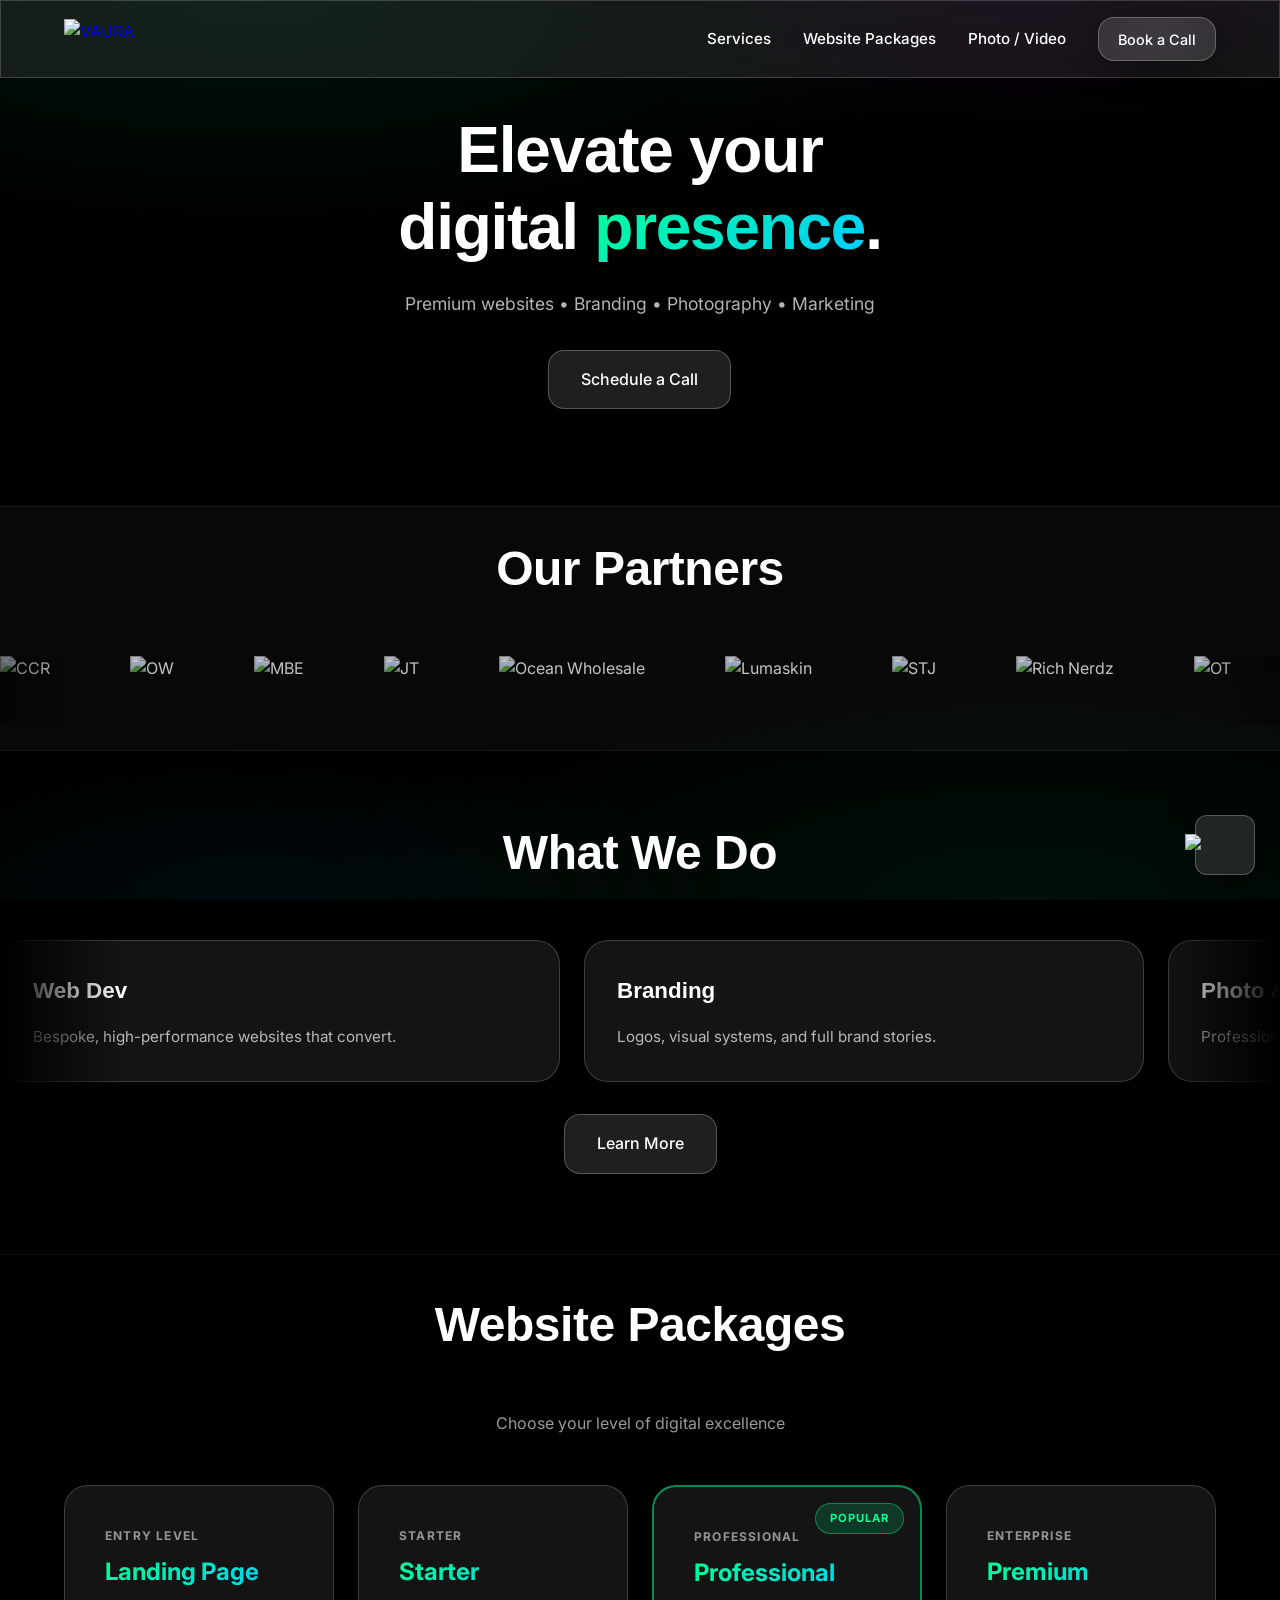
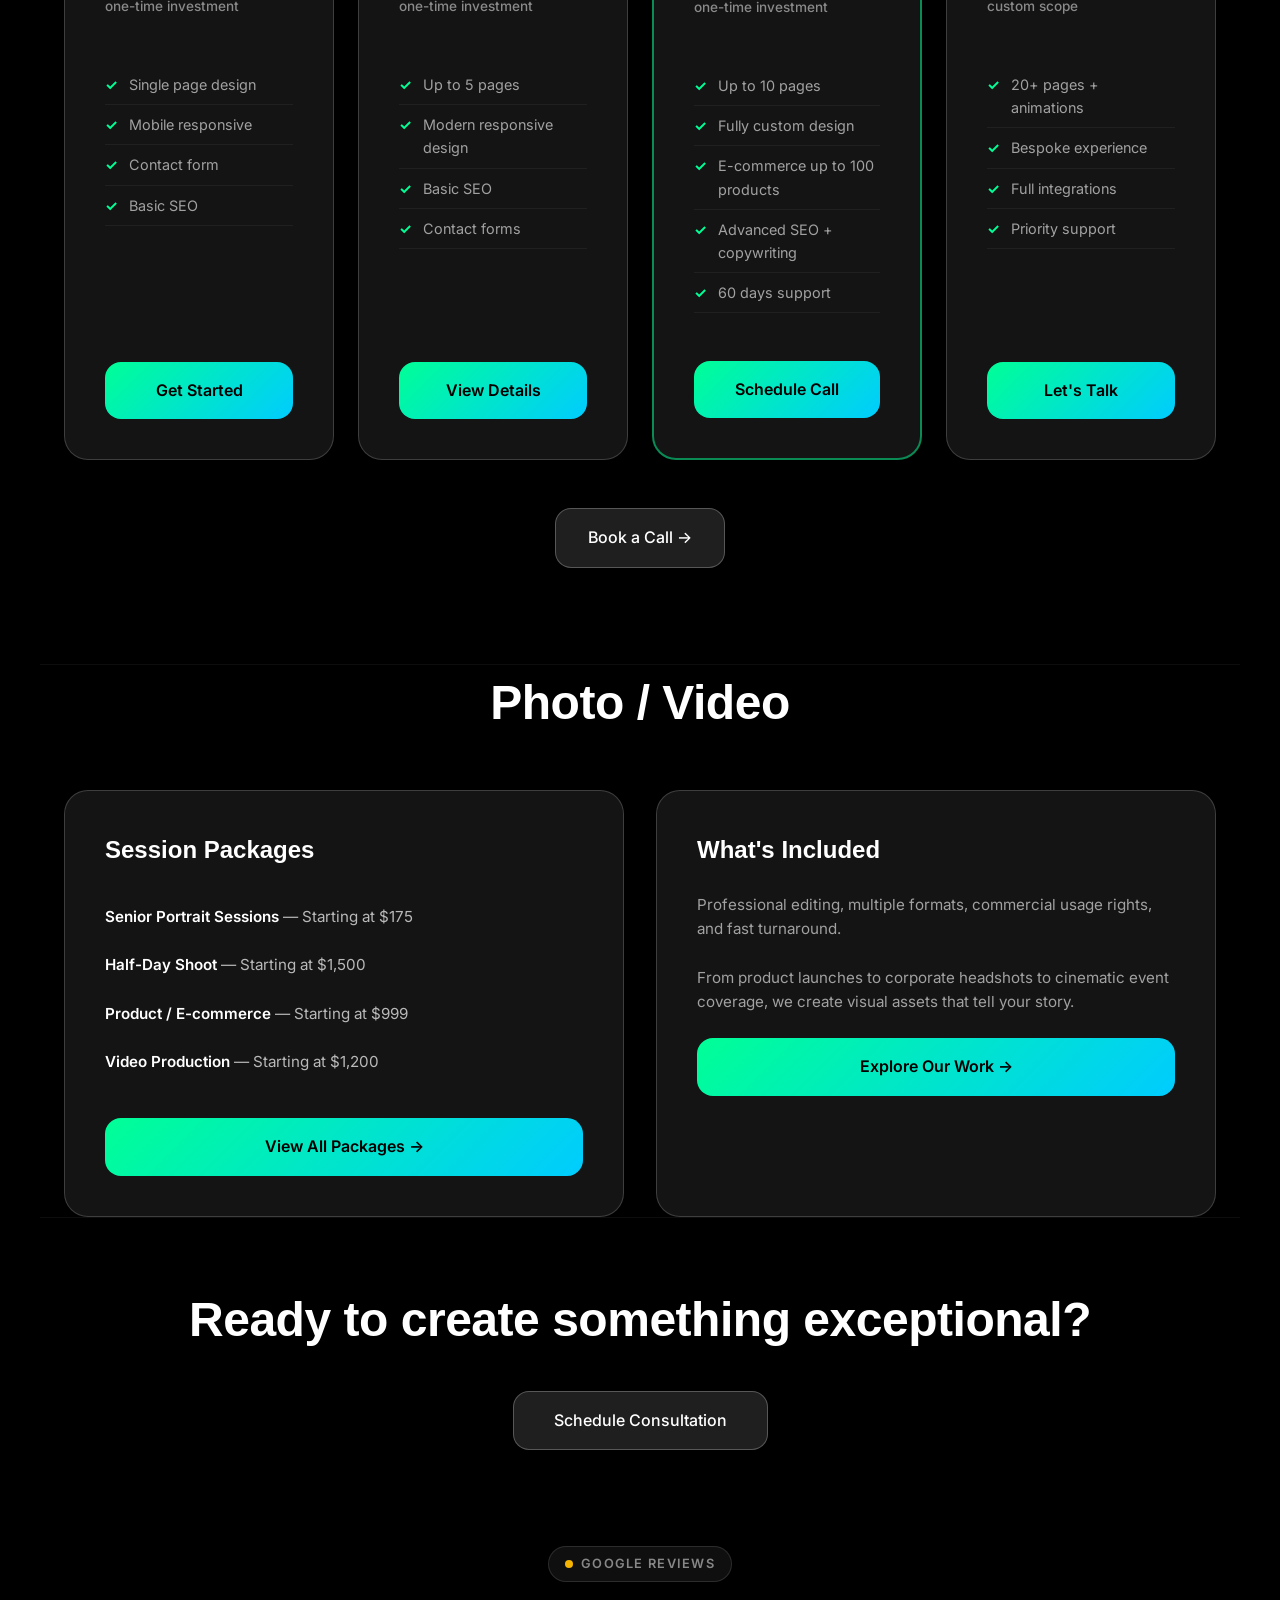
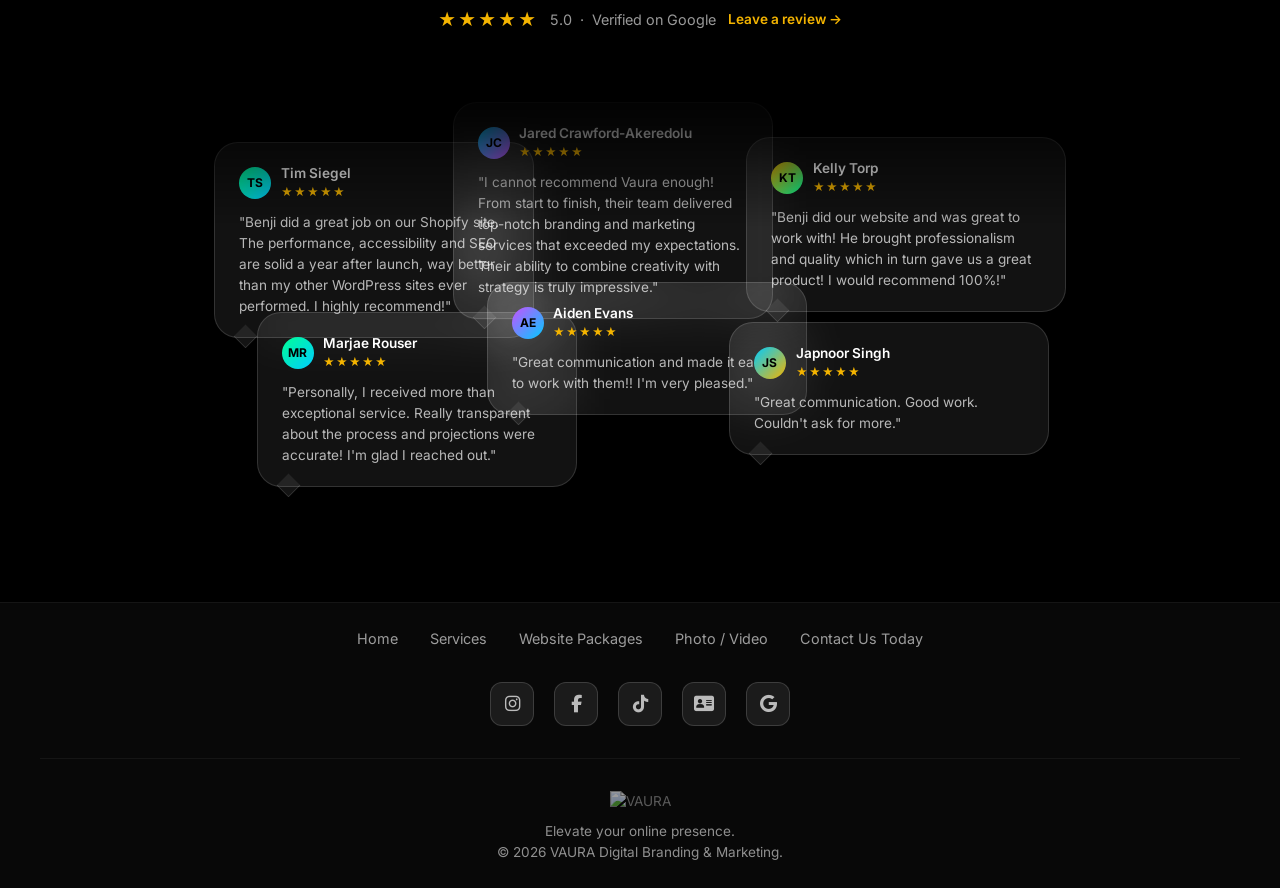
==== index.html @ fd66dd63 "Add uppercase tier kicker above package titles on homepage Reuse .package-name as a small label matc" ====
<!DOCTYPE html>
<html lang="en">
<head>
  <meta charset="UTF-8">
  <meta name="viewport" content="width=device-width, initial-scale=1.0">
  <title>VAURA — Digital Craftsmanship</title>
  <meta name="description" content="VAURA is a digital branding, web design, marketing, and photography agency. Premium websites, brand identity, and content that elevate your digital presence.">
  <link rel="canonical" href="https://vauraagency.com/">
  <meta property="og:type" content="website">
  <meta property="og:title" content="VAURA — Digital Craftsmanship">
  <meta property="og:description" content="Premium websites, branding, photography, and marketing that elevate your digital presence.">
  <meta property="og:url" content="https://vauraagency.com/">
  <meta property="og:image" content="https://vauraagency.com/og-image.png">
  <meta name="twitter:card" content="summary_large_image">
  <meta name="twitter:title" content="VAURA — Digital Craftsmanship">
  <meta name="twitter:description" content="Premium websites, branding, photography, and marketing that elevate your digital presence.">
  <meta name="twitter:image" content="https://vauraagency.com/og-image.png">
  <link rel="icon" type="image/png" href="vaura favicon.png">
  <link rel="stylesheet" href="https://cdnjs.cloudflare.com/ajax/libs/font-awesome/6.5.0/css/all.min.css">
  <script type="application/ld+json">
  {
    "@context": "https://schema.org",
    "@type": "ProfessionalService",
    "name": "VAURA",
    "url": "https://vauraagency.com/",
    "description": "Digital branding, web design, marketing, and photography agency.",
    "image": "https://vauraagency.com/og-image.png",
    "sameAs": [
      "https://www.instagram.com/vaura.agency",
      "https://www.facebook.com/vaura.agency",
      "https://www.tiktok.com/@vaura.agency"
    ],
    "aggregateRating": {
      "@type": "AggregateRating",
      "ratingValue": "5.0",
      "reviewCount": "6"
    }
  }
  </script>
  <style>
    @import url('https://fonts.googleapis.com/css2?family=Inter:wght@400;500;600;700&display=swap');

    @font-face {
      font-family: 'HeliosExt';
      src: url('HeliosExt.woff') format('woff'), url('HeliosExt.otf') format('opentype');
      font-weight: 400;
      font-style: normal;
    }
    @font-face {
      font-family: 'HeliosExt';
      src: url('HeliosExt-Bold.woff') format('woff'), url('HeliosExt-Bold.otf') format('opentype');
      font-weight: 700;
      font-style: normal;
    }

    * {
      margin: 0;
      padding: 0;
      box-sizing: border-box;
    }


    /* ==================== Design Tokens (VAURA) ==================== */
    :root {
      /* color */
      --bg-base: #000000;
      --text-primary: #ffffff;
      --text-secondary: rgba(255, 255, 255, 0.7);
      --text-tertiary: rgba(255, 255, 255, 0.6);
      --text-muted: rgba(255, 255, 255, 0.55); /* WCAG AA-safe minimum for meta/footer text */
      --brand-green: #00ff96;
      --brand-cyan: #00ccff;
      --border-hairline: rgba(255, 255, 255, 0.05);
      --border-glass: rgba(255, 255, 255, 0.18);
      --border-glass-strong: rgba(255, 255, 255, 0.25);

      /* spacing */
      --space-xs: 0.5rem;
      --space-sm: 0.75rem;
      --space-md: 1rem;
      --space-lg: 1.5rem;
      --space-xl: 2rem;
      --space-2xl: 3rem;
      --space-3xl: 4rem;
      --space-4xl: 5rem;

      /* radius */
      --radius-sm: 0.75rem;
      --radius-md: 1rem;
      --radius-lg: 1.5rem;
      --radius-full: 9999px;
      --radius-circle: 50%;

      /* shadow */
      --shadow-elevation-sm: 0 8px 24px rgba(0, 255, 150, 0.2);
      --shadow-elevation-md: 0 10px 30px rgba(0, 255, 150, 0.3);
      --shadow-elevation-lg: 0 20px 64px rgba(0, 255, 150, 0.15);
      --shadow-elevation-neutral: 0 8px 32px rgba(0, 0, 0, 0.4);
      --shadow-glow-ring: 0 0 32px rgba(0, 255, 150, 0.22);
      /* Secondary hover: subtle, no colored glow (reserved for primary CTAs only) */
      --shadow-hover-subtle: 0 6px 18px rgba(0, 0, 0, 0.5);

      /* motion */
      --transition-default: all 0.3s ease;
    }

    /* ==================== Accessibility: focus visibility ==================== */
    a, button, input, textarea, select, [tabindex] {
      outline: none;
    }
    a:focus-visible,
    button:focus-visible,
    input:focus-visible,
    textarea:focus-visible,
    select:focus-visible,
    [tabindex]:focus-visible,
    .glass-button:focus-visible,
    .mobile-menu-btn:focus-visible {
      outline: 2px solid var(--brand-cyan);
      outline-offset: 3px;
      border-radius: var(--radius-sm);
      box-shadow: 0 0 0 4px rgba(0, 204, 255, 0.25);
    }

    /* Minimum touch target size for controls (WCAG 2.5.5 / 44x44px) */
    .mobile-menu-btn {
      min-width: 44px;
      min-height: 44px;
      display: inline-flex;
      align-items: center;
      justify-content: center;
    }

    /* Respect reduced-motion preference: pause carousels & non-essential animation */
    @media (prefers-reduced-motion: reduce) {
      *, *::before, *::after {
        animation-duration: 0.001ms !important;
        animation-iteration-count: 1 !important;
        transition-duration: 0.001ms !important;
        scroll-behavior: auto !important;
      }
    }
    /* ==================== End Design Tokens / Accessibility ==================== */


    body {
      font-family: 'HeliosExt', 'Inter', system-ui, sans-serif;
      background: #000000;
      color: #ffffff;
      line-height: 1.6;
      /* Subtle full-page gradient glow at top and bottom */
      background-image:
        radial-gradient(ellipse 80% 40% at 20% 0%, rgba(0, 255, 150, 0.07) 0%, transparent 70%),
        radial-gradient(ellipse 60% 30% at 80% 0%, rgba(200, 50, 255, 0.05) 0%, transparent 60%),
        radial-gradient(ellipse 80% 40% at 80% 100%, rgba(0, 255, 150, 0.06) 0%, transparent 70%),
        radial-gradient(ellipse 60% 30% at 20% 100%, rgba(0, 200, 255, 0.05) 0%, transparent 60%);
      background-attachment: fixed;
    }

    /* Glass Morphism Utilities */
    .glass {
      background: rgba(255, 255, 255, 0.08);
      backdrop-filter: blur(28px);
      border: 1px solid rgba(255, 255, 255, 0.18);
    }

    .glass-button {
      background: rgba(255, 255, 255, 0.12);
      backdrop-filter: blur(32px);
      border: 1px solid rgba(255, 255, 255, 0.25);
      box-shadow: 0 8px 32px rgba(0, 0, 0, 0.4);
      transition: all 0.3s ease;
      color: #ffffff;
      text-decoration: none;
      display: inline-block;
      cursor: pointer;
      font-weight: 500;
      padding: 0.75rem 1.5rem;
      border-radius: 1rem;
      text-align: center;
    }

    .glass-button:hover {
      background: rgba(255, 255, 255, 0.22);
      transform: translateY(-2px);
      box-shadow: 0 12px 48px rgba(0, 255, 150, 0.2);
    }

    /* Navigation */
    nav {
      position: fixed;
      top: 0;
      width: 100%;
      z-index: 100;
      backdrop-filter: blur(28px);
      border-bottom: 1px solid rgba(255, 255, 255, 0.1);
      padding: 1rem 0;
    }

    /* Ensure all content is above wave background */
    section {
      position: relative;
      z-index: 5;
    }

    footer {
      position: relative;
      z-index: 5;
    }

    /* Main content area above background */
    body > *:not(.floating-logo):not(nav) {
      position: relative;
      z-index: 5;
    }

    nav .container {
      max-width: 1200px;
      margin: 0 auto;
      padding: 0 1.5rem;
      display: flex;
      justify-content: space-between;
      align-items: center;
      gap: 2rem;
    }

    .logo {
      order: 1;
      flex-shrink: 0;
    }

    .logo img {
      height: 40px;
      width: auto;
      display: block;
    }

    .nav-spacer {
      flex: 1;
      order: 2;
    }

    .nav-links {
      display: flex;
      gap: 2rem;
      align-items: center;
      list-style: none;
      justify-content: center;
      order: 3;
    }

    .nav-links a {
      color: #ffffff;
      text-decoration: none;
      font-size: 0.95rem;
      font-weight: 500;
      transition: all 0.3s ease;
    }

    .nav-links a:hover {
      color: #00ff96;
      transform: translateY(-3px);
    }

    .nav-links a.active {
      color: #00ccff;
      text-shadow: 0 0 12px rgba(0, 204, 255, 0.7);
    }

    .mobile-menu-btn {
      display: none;
      background: none;
      border: none;
      color: #ffffff;
      font-size: 1.5rem;
      cursor: pointer;
      padding: 0.5rem;
      order: 4;
      flex-shrink: 0;
      transition: all 0.3s ease;
    }

    .mobile-menu-btn:hover {
      color: #00ff96;
    }

    .mobile-menu-btn.active {
      color: #00ff96;
    }

    #mobile-menu {
      display: none !important;
      position: absolute;
      top: 100%;
      left: 1.5rem;
      right: 1.5rem;
      margin-top: 0.5rem;
      border-radius: 1.5rem;
      padding: 1.5rem;
      text-align: center;
      flex-direction: column;
      gap: 1.5rem;
      background: rgba(0, 0, 0, 0.97);
      backdrop-filter: blur(50px);
      border: 1px solid rgba(255, 255, 255, 0.18);
    }

    #mobile-menu.visible {
      display: flex !important;
    }

    #mobile-menu a {
      color: #ffffff;
      text-decoration: none;
      font-size: 1rem;
      font-weight: 500;
      display: block;
      transition: all 0.3s ease;
    }

    #mobile-menu a:hover {
      color: #00ff96;
      transform: translateY(-3px);
    }

    @media (max-width: 768px) {
      nav .container {
        justify-content: space-between;
      }

      .logo img {
        display: block;
      }

      .nav-spacer {
        display: none;
      }

      .nav-links {
        display: none;
      }

      .mobile-menu-btn {
        display: block;
      }
    }

    /* Hero Section */
    .hero {
      position: relative;
      overflow: hidden;
      min-height: 55vh;
      display: flex;
      align-items: center;
      padding-top: 80px;
      margin-bottom: 0;
    }

    /* Stamped logo — hangs off the left ~30% */
    .hero-logo-stamp {
      position: absolute;
      left: -10%;
      top: 50%;
      transform: translateY(-50%);
      width: 55%;
      max-width: 700px;
      opacity: 0.2;
      pointer-events: none;
      user-select: none;
      filter: blur(1px);
    }

    .hero-content {
      max-width: 1000px;
      margin: 0 auto;
      padding: 2rem 1.5rem;
      text-align: center;
      position: relative;
      z-index: 1;
    }

    .hero h1 {
      font-size: clamp(2.5rem, 6vw, 4rem);
      font-weight: 700;
      margin-bottom: 1.5rem;
      line-height: 1.2;
      letter-spacing: -0.02em;
      font-family: \'HeliosExt\', \'Inter\', sans-serif;
    }

    .gradient-text {
      background: linear-gradient(135deg, #00ff96, #00ccff);
      background-clip: text;
      -webkit-background-clip: text;
      -webkit-text-fill-color: transparent;
    }

    .hero-subtitle {
      font-size: 1.1rem;
      color: rgba(255, 255, 255, 0.7);
      max-width: 700px;
      margin: 0 auto 2rem;
      line-height: 1.6;
    }

    .container {
      max-width: 1200px;
      margin: 0 auto;
      padding: 0 1.5rem;
    }

    /* Section Spacing */
    section {
      padding: 4rem 0;
      border-bottom: 1px solid rgba(255, 255, 255, 0.05);
    }

    section:last-of-type {
      border-bottom: none;
    }

    h2 {
      font-size: clamp(2rem, 4vw, 3rem);
      font-weight: 700;
      margin-bottom: 3rem;
      text-align: center;
      letter-spacing: -0.01em;
      font-family: \'HeliosExt\', \'Inter\', sans-serif;
    }

    h3 {
      font-family: \'HeliosExt\', \'Inter\', sans-serif;
    }

    .section-subtitle {
      text-align: center;
      color: rgba(255, 255, 255, 0.6);
      font-size: 1rem;
      margin-bottom: 3rem;
      max-width: 700px;
      margin-left: auto;
      margin-right: auto;
    }

    /* Service Carousel */
    .services-carousel-section {
      padding: 4rem 0;
      border-bottom: 1px solid rgba(255, 255, 255, 0.05);
    }

    .services-carousel-wrap {
      overflow: hidden;
      width: 100%;
      position: relative;
    }

    .services-carousel-wrap::before,
    .services-carousel-wrap::after {
      content: '';
      position: absolute;
      top: 0;
      bottom: 0;
      width: 120px;
      z-index: 2;
      pointer-events: none;
    }

    .services-carousel-wrap::before {
      left: 0;
      background: linear-gradient(to right, #000000 0%, transparent 100%);
    }

    .services-carousel-wrap::after {
      right: 0;
      background: linear-gradient(to left, #000000 0%, transparent 100%);
    }

    .services-carousel-track {
      display: flex;
      gap: 1.5rem;
      width: max-content;
      animation: scrollServices 28s linear infinite;
    }

    @keyframes scrollServices {
      0%   { transform: translateX(0); }
      100% { transform: translateX(-50%); }
    }

    .service-card {
      flex: 0 0 calc(50vw - 2.25rem);
      max-width: 560px;
      padding: 2rem;
      border-radius: 1.5rem;
    }

    .service-card h3 {
      font-size: 1.4rem;
      font-weight: 700;
      margin-bottom: 1rem;
      color: #ffffff;
    }

    .service-card p {
      color: rgba(255, 255, 255, 0.7);
      font-size: 0.95rem;
      line-height: 1.6;
    }

    /* Partners Section */
    .partners-section {
      background: rgba(255, 255, 255, 0.03);
      padding: 1.5rem 0;
      border-top: 1px solid rgba(255, 255, 255, 0.05);
      border-bottom: 1px solid rgba(255, 255, 255, 0.05);
      text-align: center;
      position: relative;
      z-index: 5;
    }

    .partners-carousel-wrap {
      overflow: hidden;
      width: 100%;
      position: relative;
    }

    .partners-carousel-wrap::before,
    .partners-carousel-wrap::after {
      content: '';
      position: absolute;
      top: 0;
      bottom: 0;
      width: 80px;
      z-index: 2;
      pointer-events: none;
    }

    .partners-carousel-wrap::before {
      left: 0;
      background: linear-gradient(to right, rgba(0,0,0,0.4), transparent);
    }

    .partners-carousel-wrap::after {
      right: 0;
      background: linear-gradient(to left, rgba(0,0,0,0.4), transparent);
    }

    .partners-carousel {
      display: flex;
      gap: 5rem;
      align-items: center;
      width: max-content;
      animation: scrollPartners 22s linear infinite;
    }

    .partners-carousel img {
      height: 70px;
      width: auto;
      opacity: 0.8;
      filter: brightness(0.95);
      flex-shrink: 0;
    }

    @keyframes scrollPartners {
      0%   { transform: translateX(0); }
      100% { transform: translateX(-50%); }
    }

    /* Packages Grid */
    .packages-grid {
      display: grid;
      grid-template-columns: repeat(4, 1fr);
      gap: 1.5rem;
      margin-bottom: 3rem;
    }

    /* Anything below desktop (tablet + mobile) gets the carousel treatment */
    @media (max-width: 1199px) {
      .packages-grid {
        display: flex;
        flex-direction: row;
        overflow-x: scroll;
        scroll-snap-type: x mandatory;
        -webkit-overflow-scrolling: touch;
        gap: 1rem;
        padding: 0.5rem 1rem 1rem;
        margin: 0 -1.5rem;
        scrollbar-width: none;
      }
      .packages-grid::-webkit-scrollbar {
        display: none;
      }
      .packages-grid .package-card {
        flex: 0 0 82%;
        scroll-snap-align: center;
        padding: 1.5rem 1.25rem;
      }
      /* Dot indicators */
      .pkg-dots {
        display: flex;
        justify-content: center;
        gap: 0.5rem;
        margin-top: 0.75rem;
        margin-bottom: 0.5rem;
      }
      .pkg-dot {
        width: 7px;
        height: 7px;
        border-radius: 50%;
        background: rgba(255,255,255,0.25);
        transition: background 0.3s ease;
        cursor: pointer;
      }
      .pkg-dot.active {
        background: #00ff96;
      }
    }

    /* Wider tablets: show more of the neighboring card so it still reads as a carousel */
    @media (min-width: 900px) and (max-width: 1199px) {
      .packages-grid .package-card {
        flex: 0 0 46%;
      }
    }
    @media (min-width: 601px) and (max-width: 899px) {
      .packages-grid .package-card {
        flex: 0 0 60%;
      }
    }

    @media (min-width: 1200px) {
      .pkg-dots { display: none; }
    }

    .package-card {
      padding: 2.5rem;
      border-radius: 1.5rem;
      display: flex;
      flex-direction: column;
      transition: all 0.3s ease;
      position: relative;
    }

    .package-card.featured {
      border: 2px solid rgba(0, 255, 150, 0.5);
    }

    .package-card:hover {
      transform: translateY(-4px);
      box-shadow: var(--shadow-hover-subtle);
      border-color: rgba(255, 255, 255, 0.3);
    }

    .popular-badge {
      position: absolute;
      top: 1rem;
      right: 1rem;
      background: rgba(0, 255, 150, 0.15);
      border: 1px solid rgba(0, 255, 150, 0.4);
      padding: 0.35rem 0.85rem;
      border-radius: 9999px;
      font-size: 0.7rem;
      font-weight: 700;
      text-transform: uppercase;
      letter-spacing: 0.1em;
      color: #00ff96;
    }

    .package-name {
      font-size: 0.75rem;
      font-weight: 700;
      text-transform: uppercase;
      letter-spacing: 0.1em;
      color: rgba(255, 255, 255, 0.55);
      margin-bottom: 0.5rem;
    }

    .package-price {
      font-size: 1.5rem;
      font-weight: 700;
      margin-bottom: 0.25rem;
      background: linear-gradient(135deg, #00ff96, #00ccff);
      background-clip: text;
      -webkit-background-clip: text;
      -webkit-text-fill-color: transparent;
    }

    .package-period {
      font-size: 0.85rem;
      color: rgba(255, 255, 255, 0.5);
      margin-bottom: 1.5rem;
      font-weight: 500;
    }

    .package-features {
      list-style: none;
      margin: 1.5rem 0;
      flex-grow: 1;
    }

    .package-features li {
      padding: 0.5rem 0;
      padding-left: 1.5rem;
      position: relative;
      color: rgba(255, 255, 255, 0.6);
      font-size: 0.9rem;
      border-bottom: 1px solid rgba(255, 255, 255, 0.05);
    }

    .package-features li:before {
      content: '✓';
      position: absolute;
      left: 0;
      color: #00ff96;
      font-weight: 700;
    }

    .package-cta {
      margin-top: 1.5rem;
      display: inline-block;
    }

    .package-cta a {
      display: block;
      padding: 1rem;
      border-radius: 1rem;
      text-decoration: none;
      font-weight: 600;
      transition: all 0.3s ease;
      background: linear-gradient(135deg, #00ff96, #00ccff);
      color: #000000;
      text-align: center;
    }

    .package-cta a:hover {
      transform: translateY(-2px);
      box-shadow: 0 10px 30px rgba(0, 255, 150, 0.3);
    }

    /* Photo/Video Grid */
    .photo-grid {
      display: grid;
      grid-template-columns: repeat(auto-fit, minmax(320px, 1fr));
      gap: 2rem;
    }

    .photo-card {
      padding: 2.5rem;
      border-radius: 1.5rem;
      display: flex;
      flex-direction: column;
    }

    .photo-card h3 {
      font-size: 1.5rem;
      font-weight: 700;
      margin-bottom: 1.5rem;
    }

    .photo-list {
      list-style: none;
      flex-grow: 1;
      margin-bottom: 2rem;
    }

    .photo-list li {
      padding: 0.75rem 0;
      color: rgba(255, 255, 255, 0.7);
      font-size: 0.95rem;
      line-height: 1.6;
    }

    .photo-list strong {
      color: #ffffff;
      font-weight: 600;
    }

    .photo-description {
      color: rgba(255, 255, 255, 0.6);
      margin-bottom: 1.5rem;
      font-size: 0.95rem;
      line-height: 1.6;
    }

    /* CTA Section */
    .cta-section {
      text-align: center;
      padding: 4rem 1.5rem;
    }

    .cta-section h2 {
      margin-bottom: 2rem;
    }

    /* Google Reviews Section */
    .reviews-section {
      padding: 2rem 0 0;
      position: relative;
      overflow: hidden;
    }

    .reviews-section-inner {
      max-width: 900px;
      margin: 0 auto;
      padding: 0 1.5rem;
      text-align: center;
    }

    .reviews-label {
      display: inline-flex;
      align-items: center;
      gap: 0.5rem;
      background: rgba(255, 255, 255, 0.06);
      border: 1px solid rgba(255, 255, 255, 0.12);
      border-radius: 9999px;
      padding: 0.4rem 1rem;
      font-size: 0.8rem;
      font-weight: 600;
      color: rgba(255, 255, 255, 0.5);
      text-transform: uppercase;
      letter-spacing: 0.1em;
      margin-bottom: 1.5rem;
    }

    .reviews-label .google-dot {
      width: 8px;
      height: 8px;
      border-radius: 50%;
      background: #F4B400;
    }

    .reviews-stars-row {
      display: flex;
      justify-content: center;
      align-items: center;
      gap: 0.75rem;
      margin-bottom: 3rem;
      color: rgba(255,255,255,0.6);
      font-size: 0.9rem;
    }

    .reviews-stars-row .stars {
      color: #F4B400;
      font-size: 1.1rem;
      letter-spacing: 2px;
    }

    /* Bubble cluster */
    .reviews-bubble-wrap {
      position: relative;
      height: 520px;
      -webkit-mask-image: linear-gradient(to bottom, transparent 0%, black 28%);
      mask-image: linear-gradient(to bottom, transparent 0%, black 28%);
    }

    .review-bubble {
      position: absolute;
      background: rgba(255, 255, 255, 0.07);
      backdrop-filter: blur(24px);
      border: 1px solid rgba(255, 255, 255, 0.14);
      border-radius: var(--radius-lg);
      padding: 1.25rem 1.5rem;
      text-align: left;
      max-width: 320px;
      animation: floatBubble var(--dur, 6s) ease-in-out infinite;
      animation-delay: var(--delay, 0s);
    }

    .review-bubble::before {
      content: '';
      position: absolute;
      bottom: -8px;
      left: 22px;
      width: 16px;
      height: 16px;
      background: rgba(255, 255, 255, 0.07);
      border-right: 1px solid rgba(255,255,255,0.14);
      border-bottom: 1px solid rgba(255,255,255,0.14);
      transform: rotate(45deg);
      backdrop-filter: blur(24px);
    }

    .review-bubble .bubble-header {
      display: flex;
      align-items: center;
      gap: 0.6rem;
      margin-bottom: 0.6rem;
    }

    .review-bubble .bubble-avatar {
      width: 32px;
      height: 32px;
      border-radius: 50%;
      background: linear-gradient(135deg, #00ff96, #00ccff);
      display: flex;
      align-items: center;
      justify-content: center;
      font-size: 0.75rem;
      font-weight: 700;
      color: #000;
      flex-shrink: 0;
    }

    .review-bubble .bubble-name {
      font-size: 0.85rem;
      font-weight: 600;
      color: #fff;
    }

    .review-bubble .bubble-stars {
      color: #F4B400;
      font-size: 0.7rem;
      letter-spacing: 1px;
    }

    .review-bubble .bubble-text {
      font-size: 0.85rem;
      color: rgba(255,255,255,0.7);
      line-height: 1.55;
    }

    @keyframes floatBubble {
      0%, 100% { transform: translateY(0px) rotate(var(--rot, 0deg)); }
      50%       { transform: translateY(-10px) rotate(var(--rot, 0deg)); }
    }

    /* Individual bubble positions */
    .rb-1 { top: 60px;  left: 0%;    --dur: 7s;  --delay: 0s;    --rot: -1.5deg; }
    .rb-2 { top: 20px;  left: 28%;   --dur: 6s;  --delay: -2s;   --rot: 1deg;    }
    .rb-3 { top: 55px;  right: 0%;   --dur: 8s;  --delay: -4s;   --rot: 2deg;    }
    .rb-4 { top: 230px; left: 5%;    --dur: 6.5s;--delay: -1s;   --rot: -2deg;   }
    .rb-5 { top: 200px; left: 32%;   --dur: 7.5s;--delay: -3s;   --rot: 0.5deg;  }
    .rb-6 { top: 240px; right: 2%;   --dur: 6s;  --delay: -5s;   --rot: -1deg;   }

    @media (max-width: 768px) {
      .reviews-bubble-wrap { height: 780px; }
      .rb-1 { top: 40px;  left: 0;   max-width: 80vw; }
      .rb-2 { top: 200px; left: 10%; max-width: 78vw; }
      .rb-3 { top: 380px; left: 5%;  max-width: 82vw; }
      .rb-4 { display: none; }
      .rb-5 { display: none; }
      .rb-6 { display: none; }
    }

    /* Footer */
    footer {
      background: rgba(255, 255, 255, 0.03);
      padding: 1.5rem 1.5rem;
      border-top: 1px solid rgba(255, 255, 255, 0.05);
      text-align: center;
    }

    .footer-content {
      max-width: 1200px;
      margin: 0 auto;
    }

    .footer-links {
      display: flex;
      justify-content: center;
      gap: 2rem;
      margin-bottom: 2rem;
      flex-wrap: wrap;
    }

    .footer-links a {
      color: rgba(255, 255, 255, 0.6);
      text-decoration: none;
      font-size: 0.9rem;
      transition: color 0.3s ease;
    }

    .footer-links a:hover {
      color: #00ff96;
    }

    .footer-bottom {
      color: rgba(255, 255, 255, 0.55);
      font-size: 0.85rem;
      padding-top: 2rem;
      border-top: 1px solid rgba(255, 255, 255, 0.05);
    }

    .footer-socials {
      display: flex;
      justify-content: center;
      gap: 1.25rem;
      margin-bottom: 2rem;
      flex-wrap: wrap;
    }

    .footer-socials a {
      display: flex;
      align-items: center;
      justify-content: center;
      width: 44px;
      height: 44px;
      border-radius: var(--radius-sm);
      background: rgba(255, 255, 255, 0.08);
      border: 1px solid rgba(255, 255, 255, 0.15);
      color: rgba(255, 255, 255, 0.7);
      font-size: 1.1rem;
      text-decoration: none;
      transition: all 0.3s ease;
    }

    .footer-socials a:hover {
      background: rgba(0, 255, 150, 0.15);
      border-color: rgba(0, 255, 150, 0.4);
      color: #00ff96;
      transform: translateY(-3px);
      box-shadow: 0 8px 24px rgba(0, 255, 150, 0.2);
    }

    .footer-socials a.popl:hover {
      background: rgba(0, 204, 255, 0.15);
      border-color: rgba(0, 204, 255, 0.4);
      color: #00ccff;
      box-shadow: 0 8px 24px rgba(0, 204, 255, 0.2);
    }

    .footer-socials a.google:hover {
      background: rgba(244, 180, 0, 0.15);
      border-color: rgba(244, 180, 0, 0.4);
      color: #F4B400;
      box-shadow: 0 8px 24px rgba(244, 180, 0, 0.2);
    }

    /* Floating CTA */
    .floating-logo {
      position: fixed;
      bottom: 25px;
      right: 25px !important;
      left: auto !important;
      z-index: 50;
      width: 60px;
      height: 60px;
      border-radius: var(--radius-sm);
      display: flex;
      align-items: center;
      justify-content: center;
      font-size: 1.5rem;
      transition: all 0.3s ease;
    }

    .floating-logo:hover {
      transform: scale(1.1);
      box-shadow: 0 8px 32px rgba(0, 0, 0, 0.4);
    }

    .floating-logo img {
      height: 22px;
      width: auto;
    }

    /* Responsive */

    @media (max-width: 768px) {
      .hero {
        min-height: 45vh;
        padding-top: 70px;
      }

      .hero-logo-stamp {
        width: 85%;
        left: -20%;
        opacity: 0.08;
      }

      section {
        padding: 2.5rem 0;
      }

      h2 {
        margin-bottom: 2rem;
        font-size: 1.75rem;
      }

      .service-grid,
      .photo-grid {
        grid-template-columns: 1fr;
        gap: 1.5rem;
      }

      .nav-links {
        flex-direction: column;
        gap: 1rem;
      }

      .floating-logo {
        width: 50px;
        height: 50px;
        font-size: 1.2rem;
      }

      .package-price {
        font-size: 1.4rem;
      }
    }

    @media (max-width: 600px) {
      .package-price {
        font-size: 1.3rem;
      }
    }
  </style>
</head>
<body>

  <!-- Navigation -->
  <nav class="glass">
    <div class="container">
      <div class="logo">
        <a href="index.html" style="display: flex; align-items: center; text-decoration: none;">
          <img src="Logo no writing wht.png" alt="VAURA" style="height: 40px; width: auto;">
        </a>
      </div>
      <div class="nav-spacer"></div>
      <ul class="nav-links">
        <li><a href="services.html">Services</a></li>
        <li><a href="packages.html">Website Packages</a></li>
        <li><a href="photovideo.html">Photo / Video</a></li>
        <li><a href="https://popl.co/card/7kmqlK11/4/preview?showappcta=false" target="_blank" class="glass-button" style="padding: 0.6rem 1.2rem; font-size: 0.9rem;">Book a Call</a></li>
      </ul>
      <button class="mobile-menu-btn" id="menu-toggle" aria-label="Toggle menu">
        <i class="fas fa-bars"></i>
      </button>
    </div>
    <div id="mobile-menu">
      <a href="services.html">Services</a>
      <a href="packages.html">Website Packages</a>
      <a href="photovideo.html">Photo / Video</a>
      <a href="https://popl.co/card/7kmqlK11/4/preview?showappcta=false" target="_blank" class="glass-button" style="padding: 0.75rem 1.5rem;">Book a Call</a>
    </div>
  </nav>

  <!-- Hero Section -->
  <section class="hero">
    <!-- Large stamped logo, 30% hanging off left -->
    <img src="vaura-logo-white.png" alt="" class="hero-logo-stamp">
    <div class="hero-content">
      <h1>Elevate your<br>digital <span class="gradient-text">presence</span>.</h1>
      <p class="hero-subtitle">Premium websites • Branding • Photography • Marketing</p>
      <a href="https://calendly.com/vaura/general-discovery" target="_blank" class="glass-button" style="padding: 1rem 2rem; font-size: 1rem;">Schedule a Call</a>
    </div>
  </section>

  <!-- Our Partners -->
  <section class="partners-section">
    <h2>Our Partners</h2>
    <div class="partners-carousel-wrap">
      <div class="partners-carousel">
        <img src="ccr.png" alt="CCR">
        <img src="OWLogo.png" alt="OW">
        <img src="mbe.png" alt="MBE">
        <img src="jtlogo.png" alt="JT">
        <img src="OceanWholesale Logo Img.png" alt="Ocean Wholesale">
        <img src="lumaskin.png" alt="Lumaskin">
        <img src="stjlogo.png" alt="STJ">
        <img src="Untitled design.png" alt="Rich Nerdz">
        <img src="OTLogo.png" alt="OT">
        <img src="Pure mechanical logo .webp" alt="Pure Mechanical">
        <img src="vox.png" alt="Vox">
        <img src="Untitled_design_1.png" alt="Matrix Medical">
        <img src="Mow Bros Logo White and Green Left to Right.png" alt="Mow Bros">
        <!-- duplicate set for seamless loop -->
        <img src="ccr.png" alt="CCR">
        <img src="OWLogo.png" alt="OW">
        <img src="mbe.png" alt="MBE">
        <img src="jtlogo.png" alt="JT">
        <img src="OceanWholesale Logo Img.png" alt="Ocean Wholesale">
        <img src="lumaskin.png" alt="Lumaskin">
        <img src="stjlogo.png" alt="STJ">
        <img src="Untitled design.png" alt="Rich Nerdz">
        <img src="OTLogo.png" alt="OT">
        <img src="Pure mechanical logo .webp" alt="Pure Mechanical">
        <img src="vox.png" alt="Vox">
        <img src="Untitled_design_1.png" alt="Matrix Medical">
        <img src="Mow Bros Logo White and Green Left to Right.png" alt="Mow Bros">
      </div>
    </div>
  </section>

  <!-- What We Do -->
  <section class="services-carousel-section">
    <h2>What We Do</h2>
    <div class="services-carousel-wrap">
      <div class="services-carousel-track">
        <!-- original set -->
        <div class="service-card glass">
          <h3>Web Dev</h3>
          <p>Bespoke, high-performance websites that convert.</p>
        </div>
        <div class="service-card glass">
          <h3>Branding</h3>
          <p>Logos, visual systems, and full brand stories.</p>
        </div>
        <div class="service-card glass">
          <h3>Photo & Video</h3>
          <p>Professional shoots, editing, and cinematic content.</p>
        </div>
        <div class="service-card glass">
          <h3>Marketing</h3>
          <p>Strategic paid campaigns across platforms.</p>
        </div>
        <div class="service-card glass">
          <h3>Graphic Design</h3>
          <p>Clothing graphics, ad creatives & more.</p>
        </div>
        <div class="service-card glass">
          <h3>SEO & Mgmt</h3>
          <p>Long-term growth and consulting.</p>
        </div>
        <!-- duplicate set for seamless loop -->
        <div class="service-card glass">
          <h3>Web Dev</h3>
          <p>Bespoke, high-performance websites that convert.</p>
        </div>
        <div class="service-card glass">
          <h3>Branding</h3>
          <p>Logos, visual systems, and full brand stories.</p>
        </div>
        <div class="service-card glass">
          <h3>Photo & Video</h3>
          <p>Professional shoots, editing, and cinematic content.</p>
        </div>
        <div class="service-card glass">
          <h3>Marketing</h3>
          <p>Strategic paid campaigns across platforms.</p>
        </div>
        <div class="service-card glass">
          <h3>Graphic Design</h3>
          <p>Clothing graphics, ad creatives & more.</p>
        </div>
        <div class="service-card glass">
          <h3>SEO & Mgmt</h3>
          <p>Long-term growth and consulting.</p>
        </div>
      </div>
    </div>
    <div style="text-align: center; margin-top: 2rem; margin-bottom: 1rem;">
      <a href="services.html" class="glass-button" style="padding: 1rem 2rem; font-size: 1rem;">Learn More</a>
    </div>
  </section>

  <!-- Website Packages -->
  <section class="container" style="padding-top: 2rem;">
    <h2>Website Packages</h2>
    <p class="section-subtitle">Choose your level of digital excellence</p>
    <div class="packages-grid">
      <div class="package-card glass">
        <div class="package-name">Entry Level</div>
        <div class="package-price">Landing Page</div>
        <p class="package-period">one-time investment</p>
        <ul class="package-features">
          <li>Single page design</li>
          <li>Mobile responsive</li>
          <li>Contact form</li>
          <li>Basic SEO</li>
        </ul>
        <div class="package-cta">
          <a href="https://calendly.com/vaura/general-discovery" target="_blank">Get Started</a>
        </div>
      </div>

      <div class="package-card glass">
        <div class="package-name">Starter</div>
        <div class="package-price">Starter</div>
        <p class="package-period">one-time investment</p>
        <ul class="package-features">
          <li>Up to 5 pages</li>
          <li>Modern responsive design</li>
          <li>Basic SEO</li>
          <li>Contact forms</li>
        </ul>
        <div class="package-cta">
          <a href="https://calendly.com/vaura/general-discovery" target="_blank">View Details</a>
        </div>
      </div>

      <div class="package-card glass featured">
        <div class="popular-badge">POPULAR</div>
        <div class="package-name">Professional</div>
        <div class="package-price">Professional</div>
        <p class="package-period">one-time investment</p>
        <ul class="package-features">
          <li>Up to 10 pages</li>
          <li>Fully custom design</li>
          <li>E-commerce up to 100 products</li>
          <li>Advanced SEO + copywriting</li>
          <li>60 days support</li>
        </ul>
        <div class="package-cta">
          <a href="https://calendly.com/vaura/general-discovery" target="_blank">Schedule Call</a>
        </div>
      </div>

      <div class="package-card glass">
        <div class="package-name">Enterprise</div>
        <div class="package-price">Premium</div>
        <p class="package-period">custom scope</p>
        <ul class="package-features">
          <li>20+ pages + animations</li>
          <li>Bespoke experience</li>
          <li>Full integrations</li>
          <li>Priority support</li>
        </ul>
        <div class="package-cta">
          <a href="https://calendly.com/vaura/general-discovery" target="_blank">Let's Talk</a>
        </div>
      </div>
    </div>
    <div class="pkg-dots">
      <div class="pkg-dot active"></div>
      <div class="pkg-dot"></div>
      <div class="pkg-dot"></div>
      <div class="pkg-dot"></div>
    </div>
    <div style="text-align: center; margin-top: 2rem; margin-bottom: 6rem;">
      <a href="https://calendly.com/vaura/general-discovery" target="_blank" class="glass-button" style="padding: 1rem 2rem; font-size: 1rem;">Book a Call →</a>
    </div>

  </section>

  <!-- Photo / Video -->
  <section class="container">
    <h2>Photo / Video</h2>
    <div class="photo-grid">
      <div class="photo-card glass">
        <h3>Session Packages</h3>
        <ul class="photo-list">
          <li><strong>Senior Portrait Sessions</strong> — Starting at $175</li>
          <li><strong>Half-Day Shoot</strong> — Starting at $1,500</li>
          <li><strong>Product / E-commerce</strong> — Starting at $999</li>
          <li><strong>Video Production</strong> — Starting at $1,200</li>
        </ul>
        <a href="photovideo.html" style="display: block; padding: 1rem; border-radius: 1rem; text-decoration: none; font-weight: 600; transition: all 0.3s ease; background: linear-gradient(135deg, #00ff96, #00ccff); color: #000000; text-align: center;">View All Packages →</a>
      </div>

      <div class="photo-card glass">
        <h3>What's Included</h3>
        <p class="photo-description">Professional editing, multiple formats, commercial usage rights, and fast turnaround.</p>
        <p class="photo-description">From product launches to corporate headshots to cinematic event coverage, we create visual assets that tell your story.</p>
        <a href="photovideo.html" style="display: block; padding: 1rem; border-radius: 1rem; text-decoration: none; font-weight: 600; transition: all 0.3s ease; background: linear-gradient(135deg, #00ff96, #00ccff); color: #000000; text-align: center;">Explore Our Work →</a>
      </div>
    </div>
  </section>

  <!-- Final CTA -->
  <section class="cta-section">
    <h2>Ready to create something exceptional?</h2>
    <a href="https://calendly.com/vaura/general-discovery" target="_blank" class="glass-button" style="padding: 1rem 2.5rem; font-size: 1rem;">Schedule Consultation</a>
  </section>

  <!-- Google Reviews -->
  <div class="reviews-section">
    <div class="reviews-section-inner">
      <div class="reviews-label">
        <span class="google-dot"></span>
        Google Reviews
      </div>
      <div class="reviews-stars-row">
        <span class="stars">★★★★★</span>
        <span>5.0 &nbsp;·&nbsp; Verified on Google</span>
        <a href="https://g.page/r/CZaO4TNAzK-NEBM/review" target="_blank" style="color: #F4B400; font-size: 0.85rem; text-decoration: none; font-weight: 600;">Leave a review →</a>
      </div>
      <div class="reviews-bubble-wrap">

        <div class="review-bubble glass rb-1">
          <div class="bubble-header">
            <div class="bubble-avatar">TS</div>
            <div>
              <div class="bubble-name">Tim Siegel</div>
              <div class="bubble-stars">★★★★★</div>
            </div>
          </div>
          <p class="bubble-text">"Benji did a great job on our Shopify site. The performance, accessibility and SEO are solid a year after launch, way better than my other WordPress sites ever performed. I highly recommend!"</p>
        </div>

        <div class="review-bubble glass rb-2">
          <div class="bubble-header">
            <div class="bubble-avatar" style="background: linear-gradient(135deg, #00ccff, #c850ff);">JC</div>
            <div>
              <div class="bubble-name">Jared Crawford-Akeredolu</div>
              <div class="bubble-stars">★★★★★</div>
            </div>
          </div>
          <p class="bubble-text">"I cannot recommend Vaura enough! From start to finish, their team delivered top-notch branding and marketing services that exceeded my expectations. Their ability to combine creativity with strategy is truly impressive."</p>
        </div>

        <div class="review-bubble glass rb-3">
          <div class="bubble-header">
            <div class="bubble-avatar" style="background: linear-gradient(135deg, #F4B400, #00ff96);">KT</div>
            <div>
              <div class="bubble-name">Kelly Torp</div>
              <div class="bubble-stars">★★★★★</div>
            </div>
          </div>
          <p class="bubble-text">"Benji did our website and was great to work with! He brought professionalism and quality which in turn gave us a great product! I would recommend 100%!"</p>
        </div>

        <div class="review-bubble glass rb-4">
          <div class="bubble-header">
            <div class="bubble-avatar" style="background: linear-gradient(135deg, #00ff96, #00ccff);">MR</div>
            <div>
              <div class="bubble-name">Marjae Rouser</div>
              <div class="bubble-stars">★★★★★</div>
            </div>
          </div>
          <p class="bubble-text">"Personally, I received more than exceptional service. Really transparent about the process and projections were accurate! I'm glad I reached out."</p>
        </div>

        <div class="review-bubble glass rb-5">
          <div class="bubble-header">
            <div class="bubble-avatar" style="background: linear-gradient(135deg, #c850ff, #00ccff);">AE</div>
            <div>
              <div class="bubble-name">Aiden Evans</div>
              <div class="bubble-stars">★★★★★</div>
            </div>
          </div>
          <p class="bubble-text">"Great communication and made it easy to work with them!! I'm very pleased."</p>
        </div>

        <div class="review-bubble glass rb-6">
          <div class="bubble-header">
            <div class="bubble-avatar" style="background: linear-gradient(135deg, #00ccff, #F4B400);">JS</div>
            <div>
              <div class="bubble-name">Japnoor Singh</div>
              <div class="bubble-stars">★★★★★</div>
            </div>
          </div>
          <p class="bubble-text">"Great communication. Good work. Couldn't ask for more."</p>
        </div>

      </div>
    </div>
  </div>

  <!-- Footer -->
  <footer>
    <div class="footer-content">
      <div class="footer-links">
        <a href="index.html">Home</a>
        <a href="services.html">Services</a>
        <a href="packages.html">Website Packages</a>
        <a href="photovideo.html">Photo / Video</a>
        <a href="https://popl.co/card/7kmqlK11/4/preview?showappcta=false" target="_blank">Contact Us Today</a>
      </div>
      <div class="footer-socials">
        <a href="https://www.instagram.com/vaura.agency" target="_blank" aria-label="Instagram"><i class="fa-brands fa-instagram"></i></a>
        <a href="https://www.facebook.com/vaura.agency" target="_blank" aria-label="Facebook"><i class="fa-brands fa-facebook-f"></i></a>
        <a href="https://www.tiktok.com/@vaura.agency" target="_blank" aria-label="TikTok"><i class="fa-brands fa-tiktok"></i></a>
        <a href="https://popl.co/card/7kmqlK11/4/preview?showappcta=false" target="_blank" aria-label="Digital Business Card" class="popl"><i class="fa-solid fa-address-card"></i></a>
        <a href="https://g.page/r/CZaO4TNAzK-NEBM/review" target="_blank" aria-label="Google Reviews" class="google"><i class="fa-brands fa-google"></i></a>
      </div>
      <div class="footer-bottom">
        <img src="vaura-logo-white.png" alt="VAURA" style="height: 90px; width: auto; opacity: 0.6; margin-bottom: 0.5rem;">
        <p>Elevate your online presence.</p>
        <p>&copy; 2026 VAURA Digital Branding & Marketing.</p>
      </div>
    </div>
  </footer>

  <!-- Floating CTA Button -->
  <a href="https://popl.co/card/7kmqlK11/4/preview?showappcta=false" target="_blank" class="floating-logo glass-button">
    <img src="Logo no writing wht.png" alt="VAURA">
  </a>

  <script>
    const mobileMenuBtn = document.getElementById('menu-toggle');
    const mobileMenu = document.getElementById('mobile-menu');

    mobileMenuBtn.addEventListener('click', () => {
      mobileMenu.classList.toggle('visible');
      mobileMenuBtn.classList.toggle('active');
    });

    mobileMenu.querySelectorAll('a').forEach(link => {
      link.addEventListener('click', () => {
        mobileMenu.classList.remove('visible');
        mobileMenuBtn.classList.remove('active');
      });
    });

    // Package carousel dots (mobile only)
    (function() {
      const grid = document.querySelector('.packages-grid');
      const dots = document.querySelectorAll('.pkg-dot');
      if (!grid || !dots.length) return;

      function updateDots() {
        const card = grid.querySelector('.package-card');
        const cardWidth = card.offsetWidth + 16;
        const index = Math.round(grid.scrollLeft / cardWidth);
        dots.forEach((d, i) => d.classList.toggle('active', i === index));
      }

      grid.addEventListener('scroll', updateDots, { passive: true });

      dots.forEach((dot, i) => {
        dot.addEventListener('click', () => {
          const card = grid.querySelector('.package-card');
          const cardWidth = card.offsetWidth + 16;
          grid.scrollTo({ left: i * cardWidth, behavior: 'smooth' });
        });
      });
    })();

  </script>

  <!-- Wave Background Animation -->
  <script src="wave-background.js?v=2"></script>
</body>
</html>
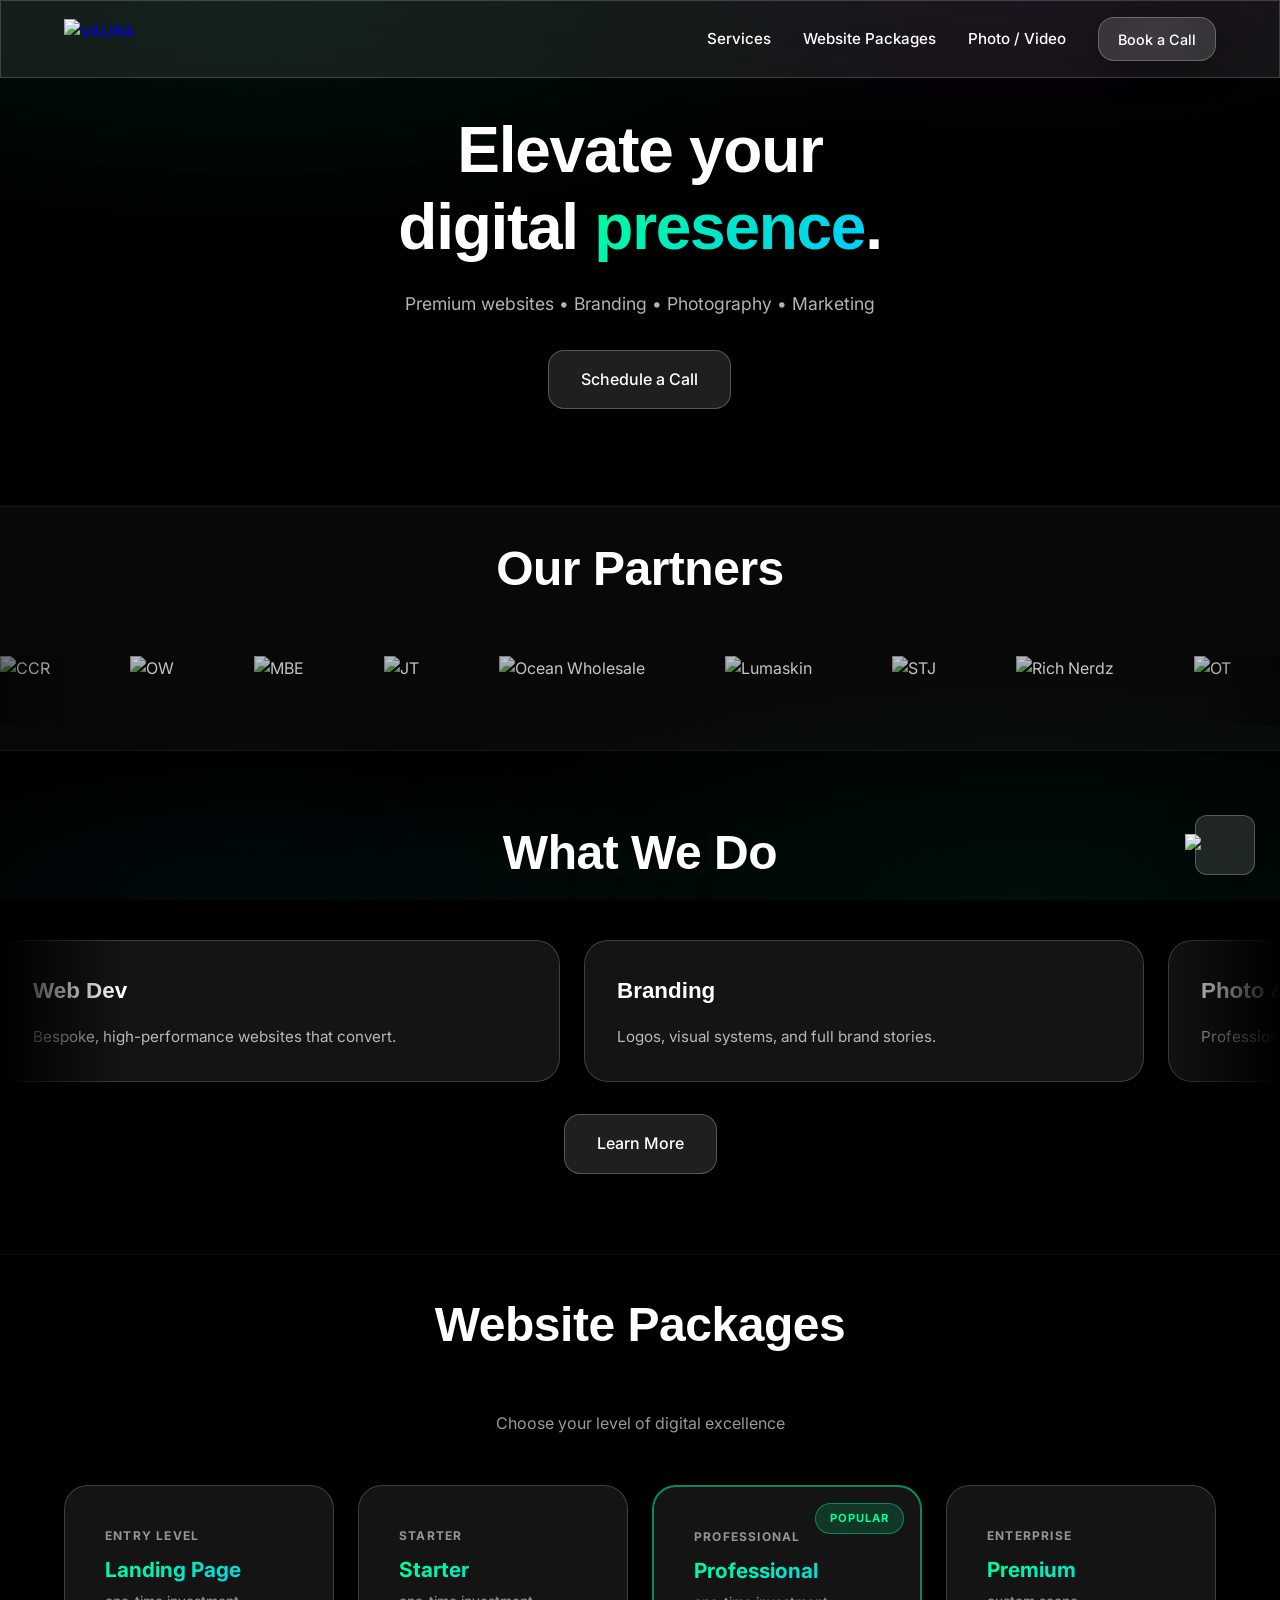
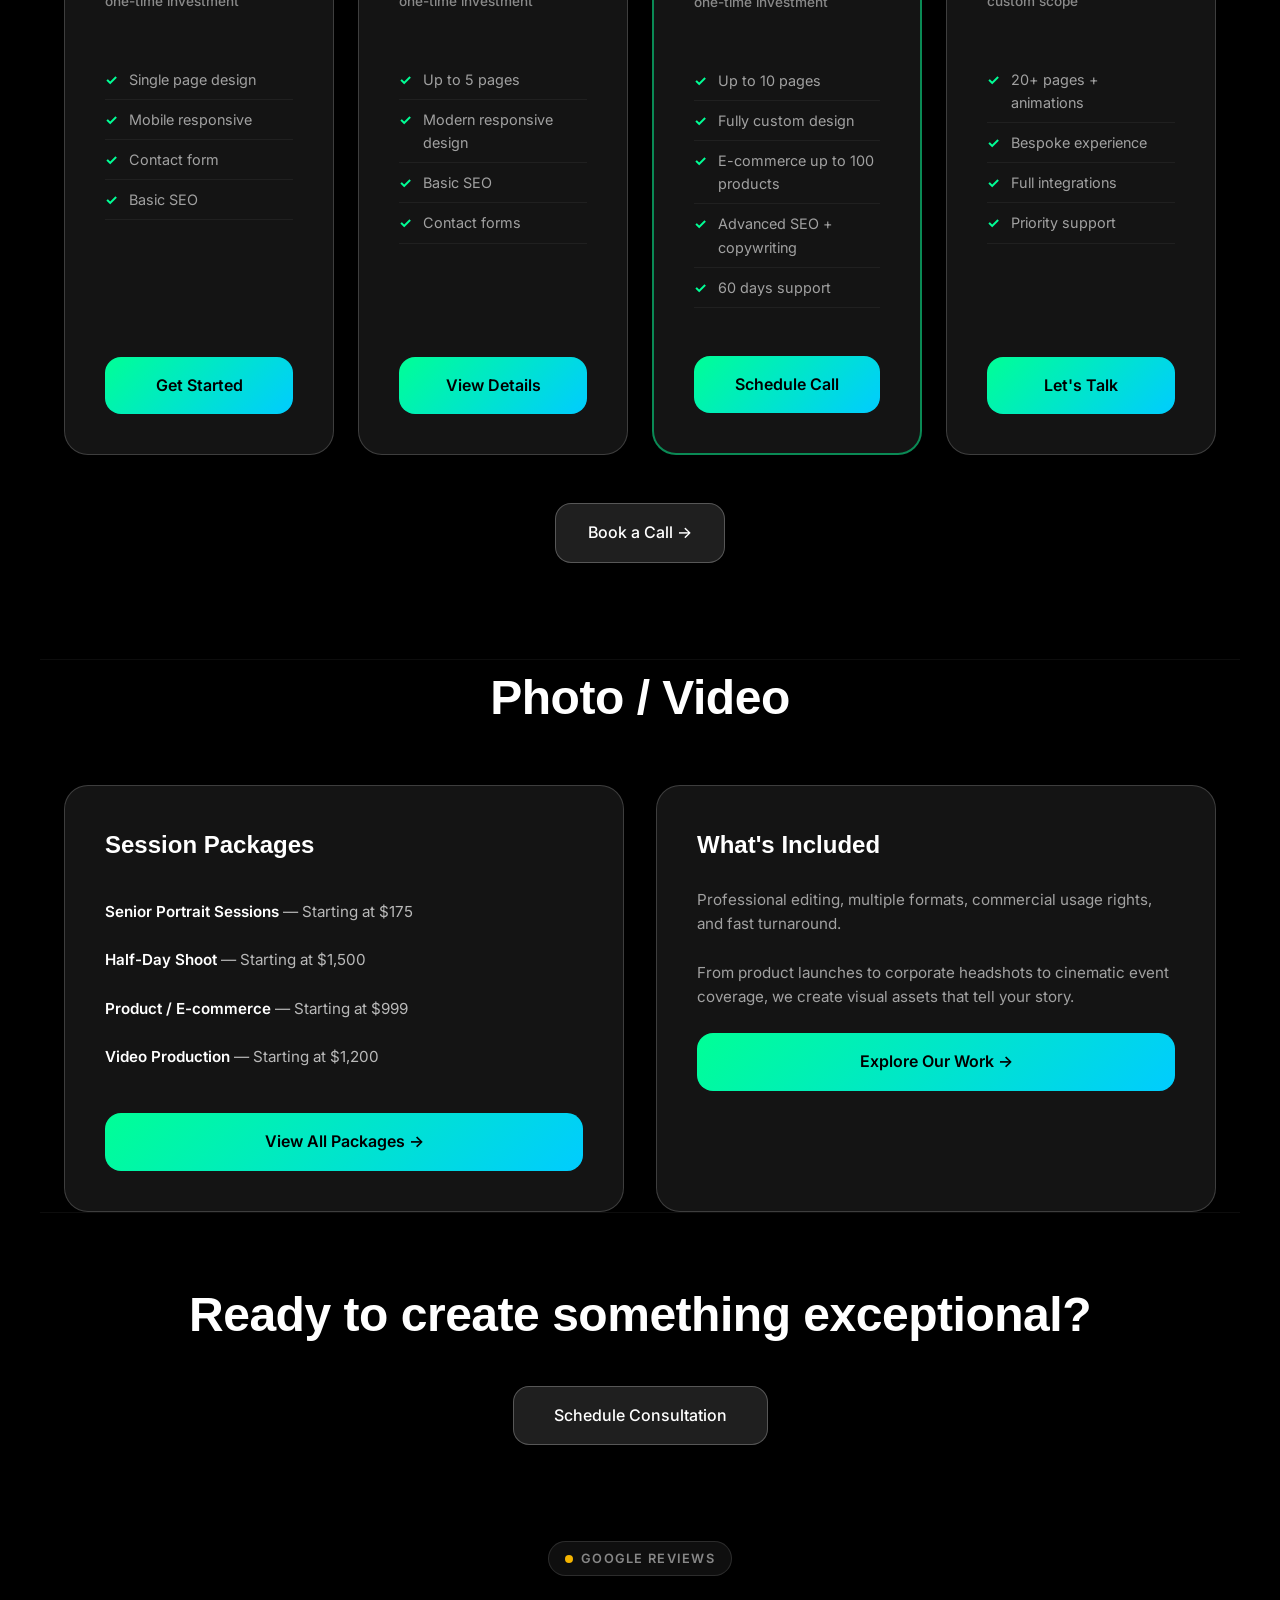
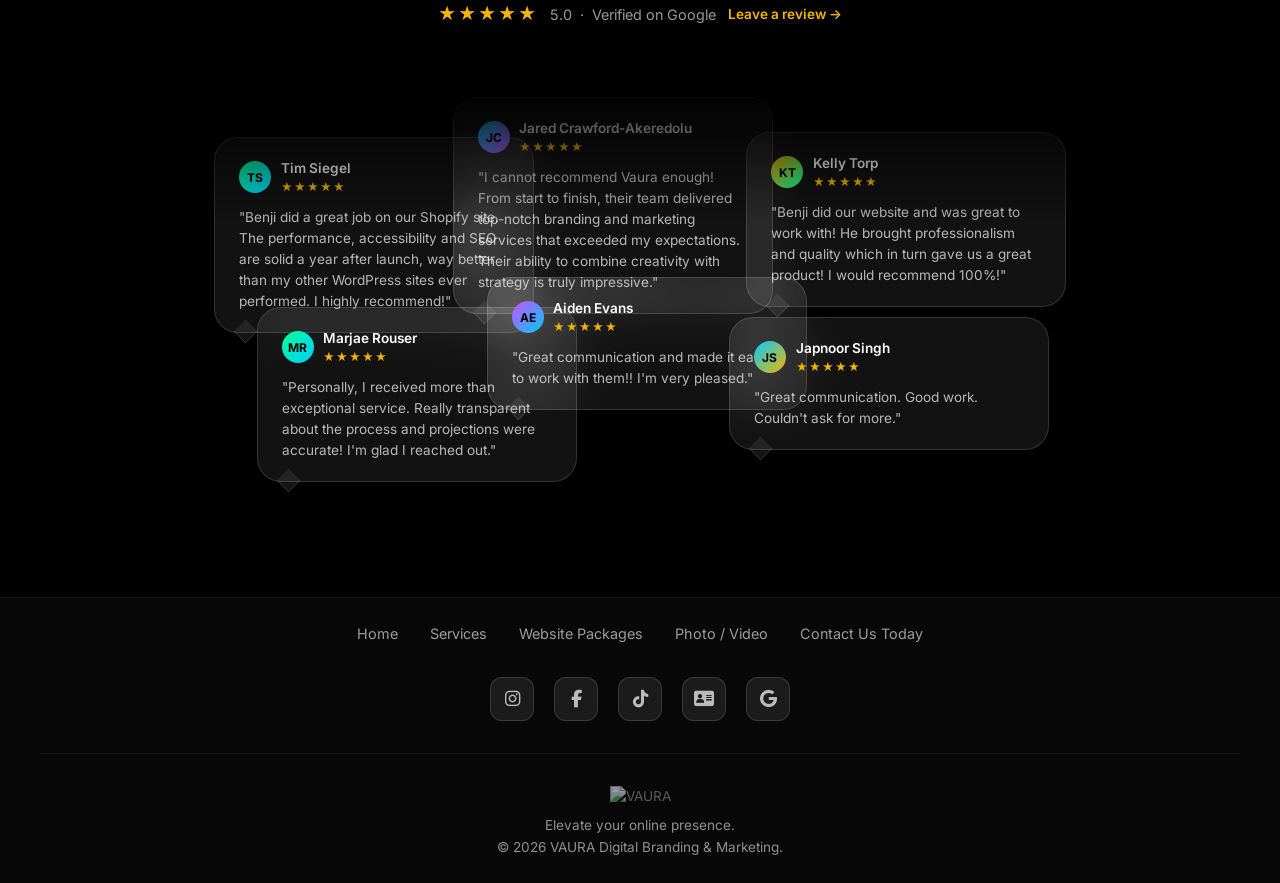
==== commit 4714df90: "Keep homepage package titles on one line at desktop width Base .package-price: 1.5rem -> 1.3rem with" ====
--- a/index.html
+++ b/index.html
@@ -676,7 +676,8 @@
     }
 
     .package-price {
-      font-size: 1.5rem;
+      font-size: 1.3rem;
+      white-space: nowrap;
       font-weight: 700;
       margin-bottom: 0.25rem;
       background: linear-gradient(135deg, #00ff96, #00ccff);
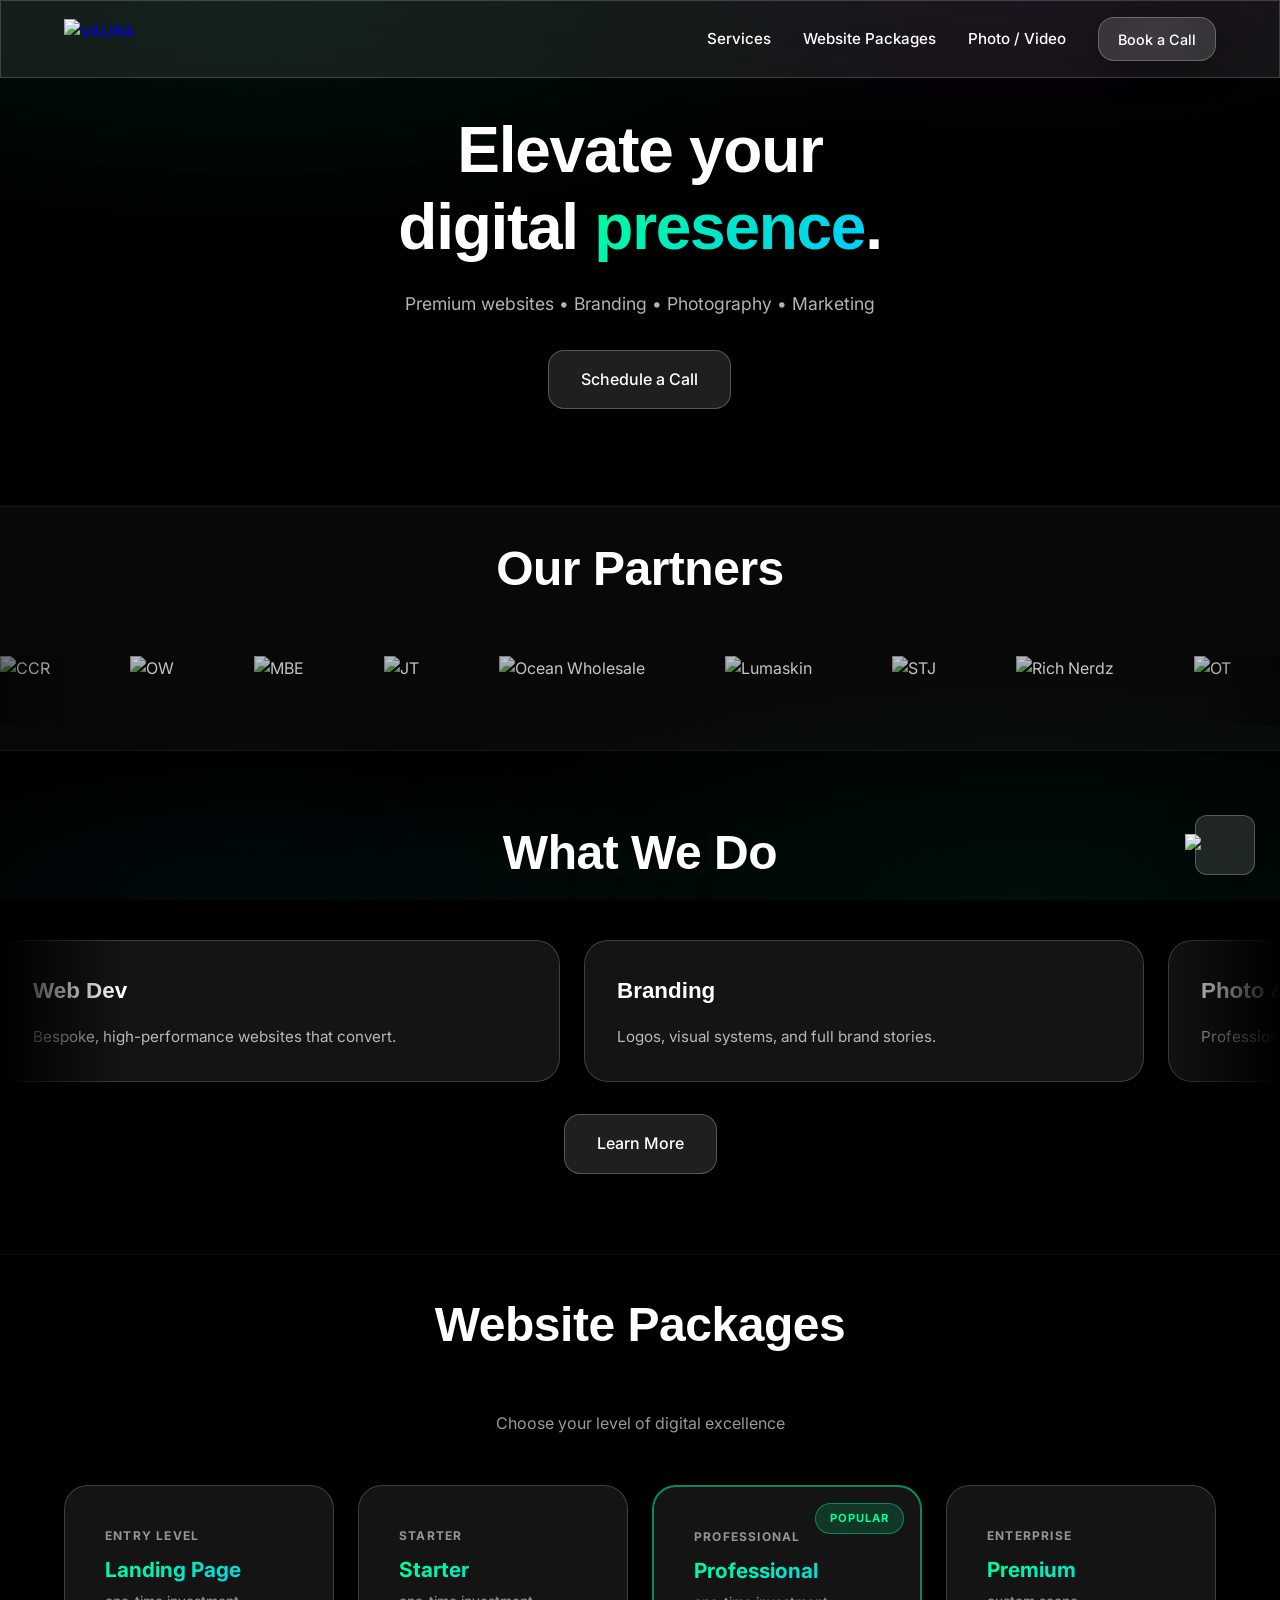
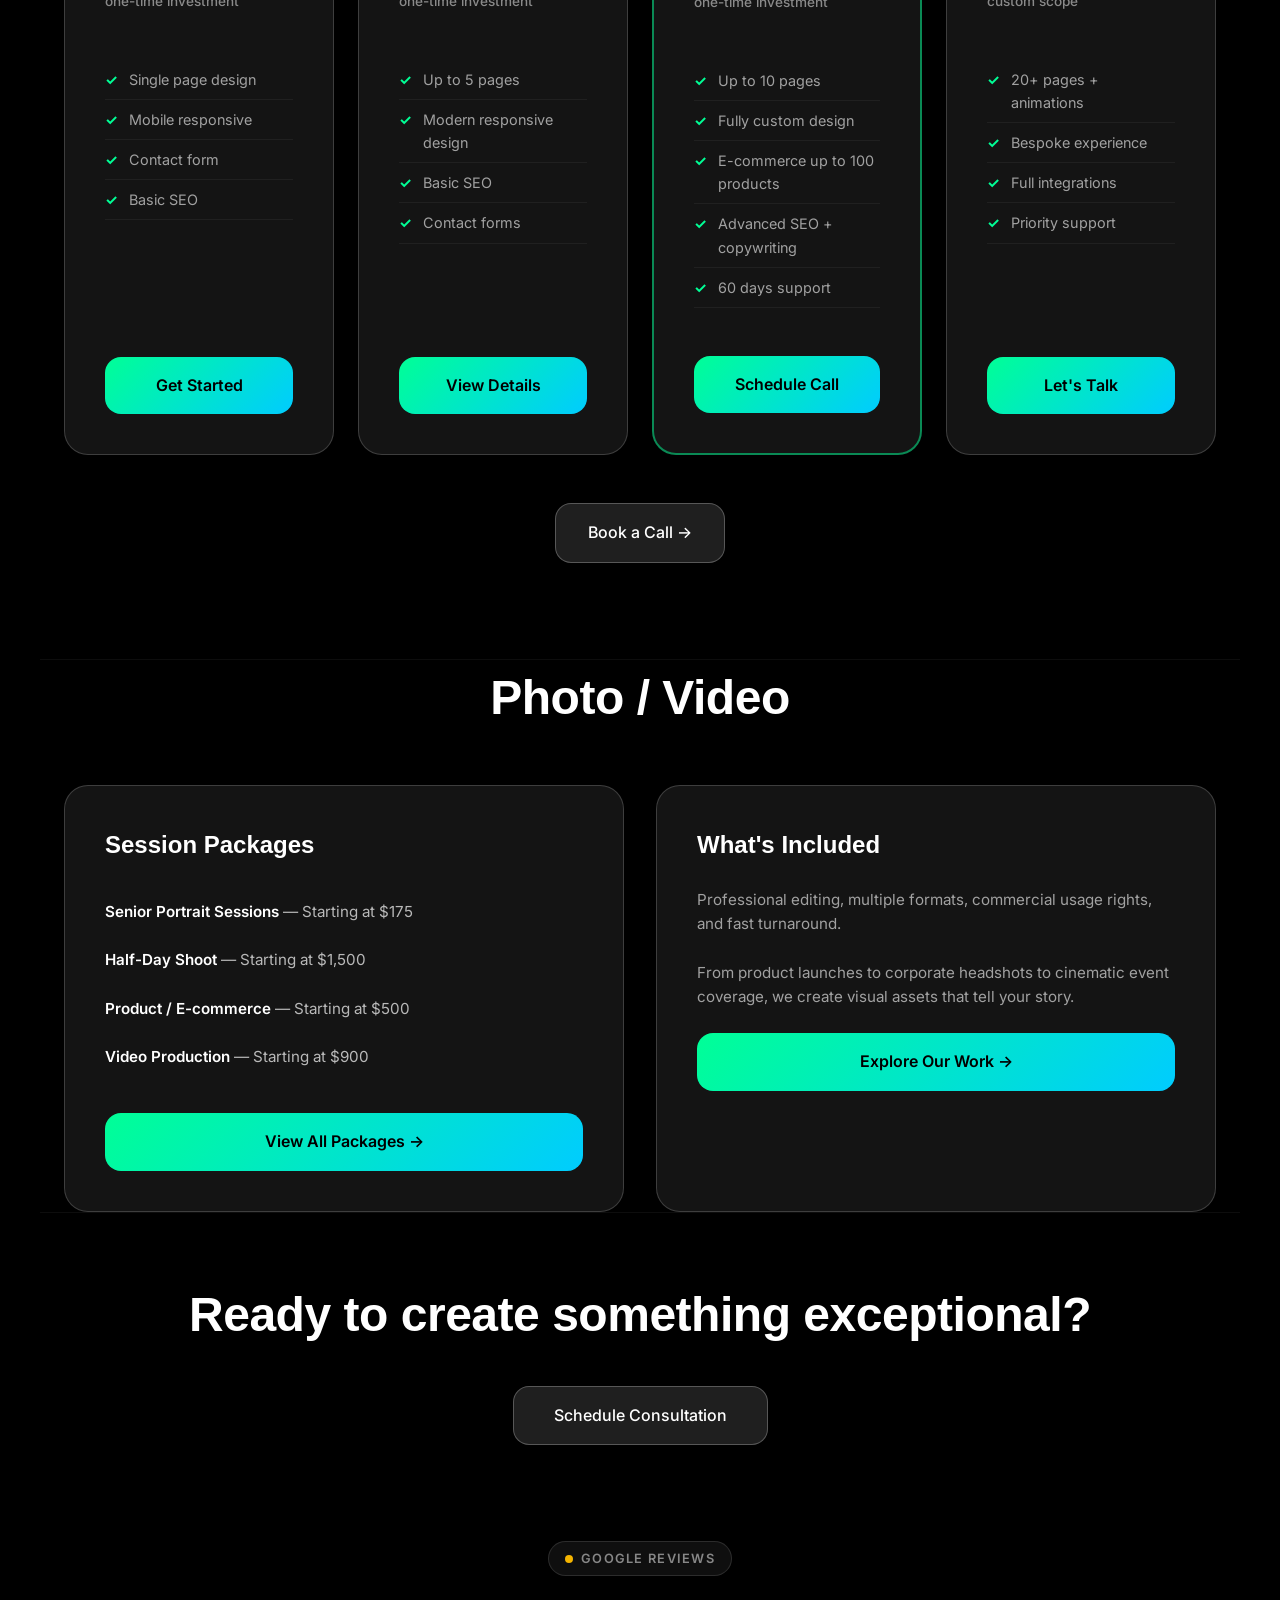
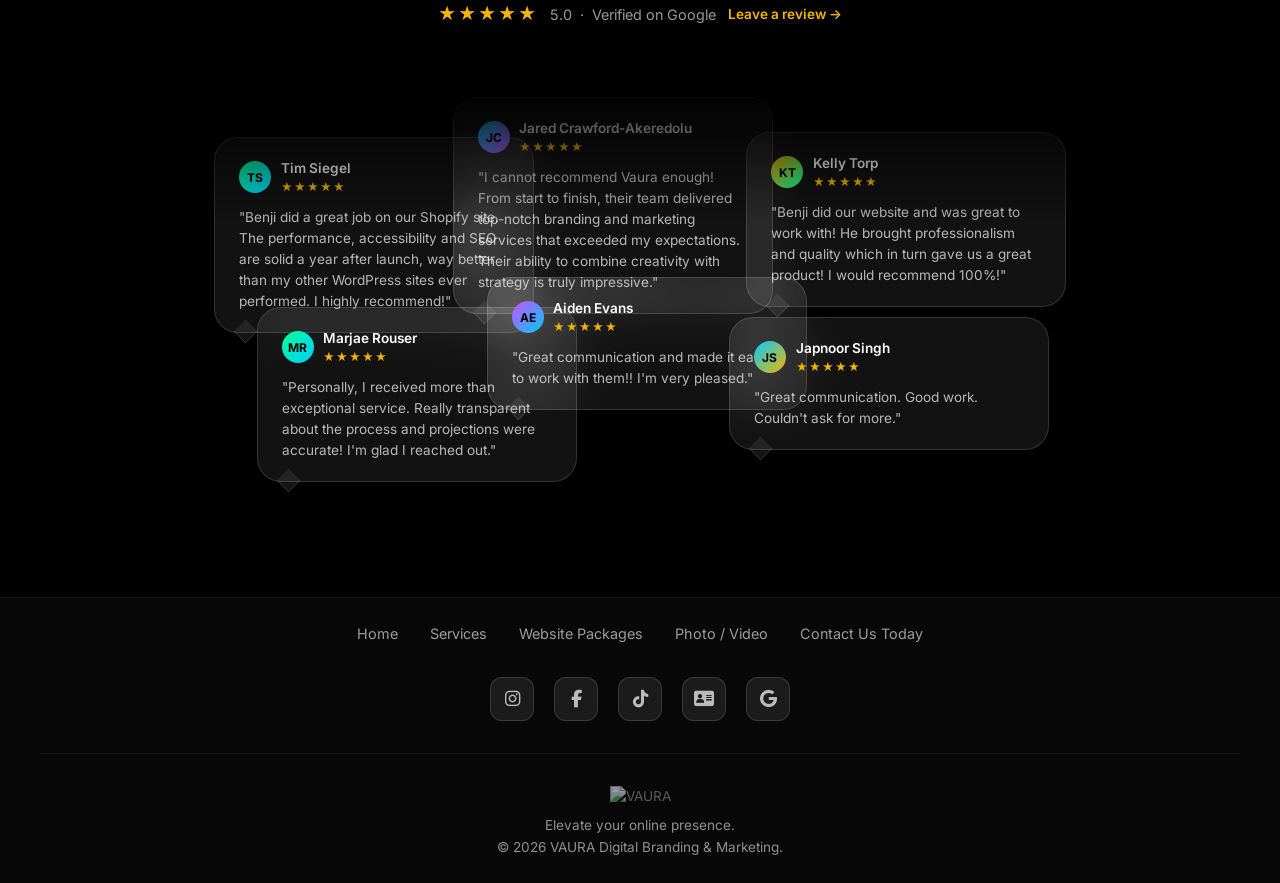
==== commit 3e08f519: "De-price management plan and photo/video package cards - index.html: update Photo/Video starting pri" ====
--- a/index.html
+++ b/index.html
@@ -1332,8 +1332,8 @@
         <ul class="photo-list">
           <li><strong>Senior Portrait Sessions</strong> — Starting at $175</li>
           <li><strong>Half-Day Shoot</strong> — Starting at $1,500</li>
-          <li><strong>Product / E-commerce</strong> — Starting at $999</li>
-          <li><strong>Video Production</strong> — Starting at $1,200</li>
+          <li><strong>Product / E-commerce</strong> — Starting at $500</li>
+          <li><strong>Video Production</strong> — Starting at $900</li>
         </ul>
         <a href="photovideo.html" style="display: block; padding: 1rem; border-radius: 1rem; text-decoration: none; font-weight: 600; transition: all 0.3s ease; background: linear-gradient(135deg, #00ff96, #00ccff); color: #000000; text-align: center;">View All Packages →</a>
       </div>
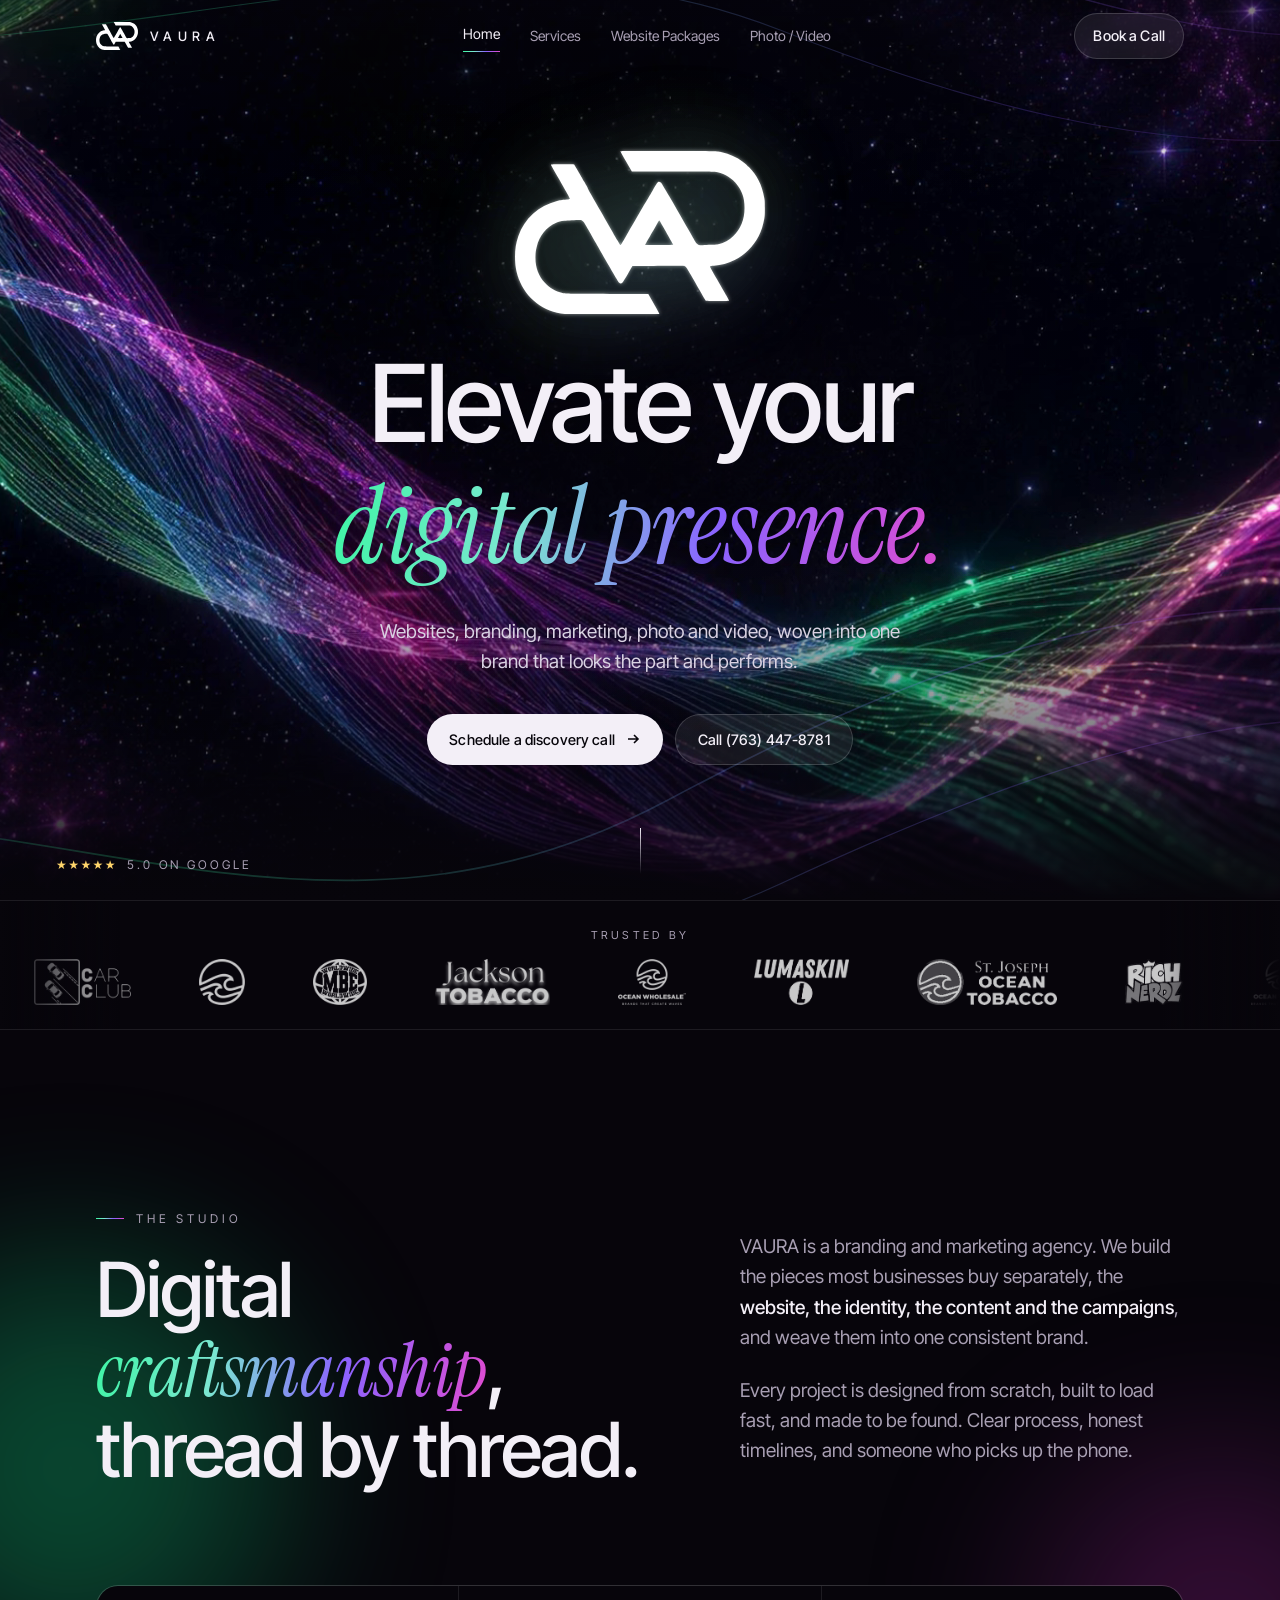
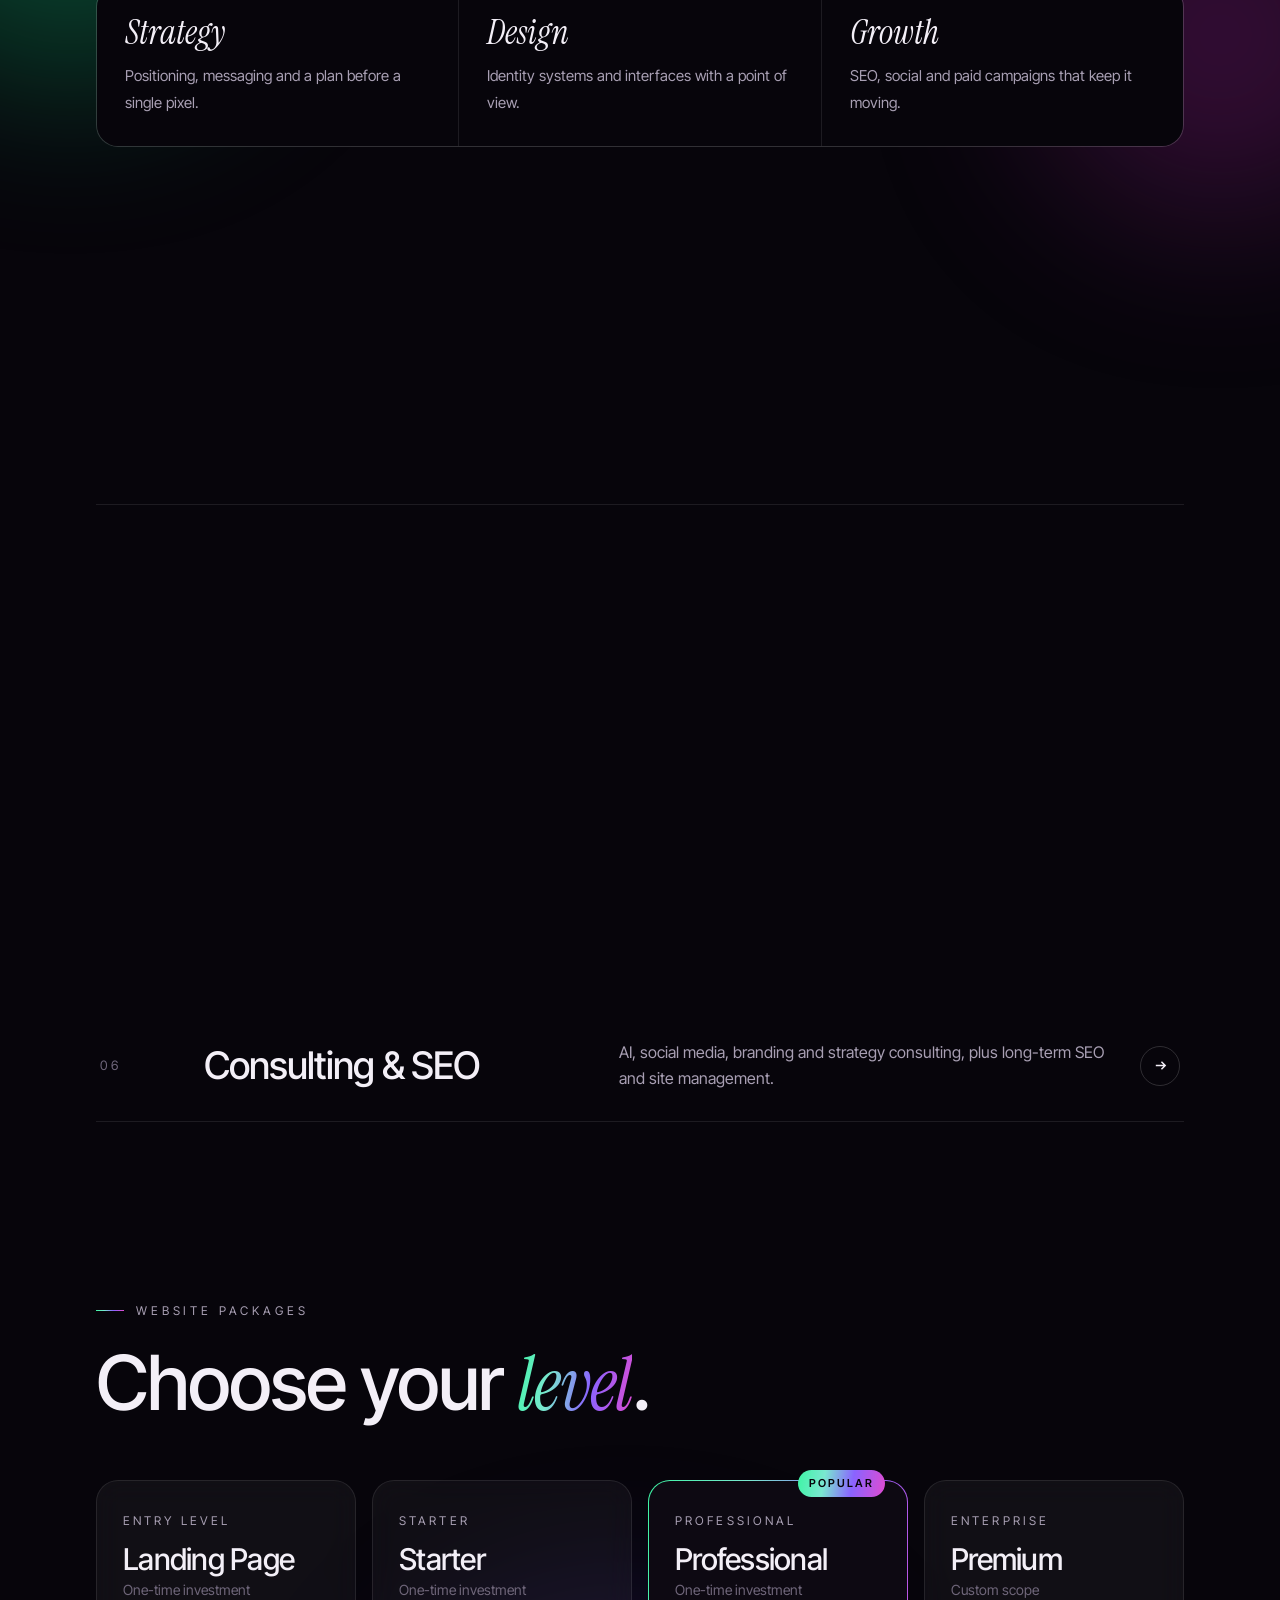
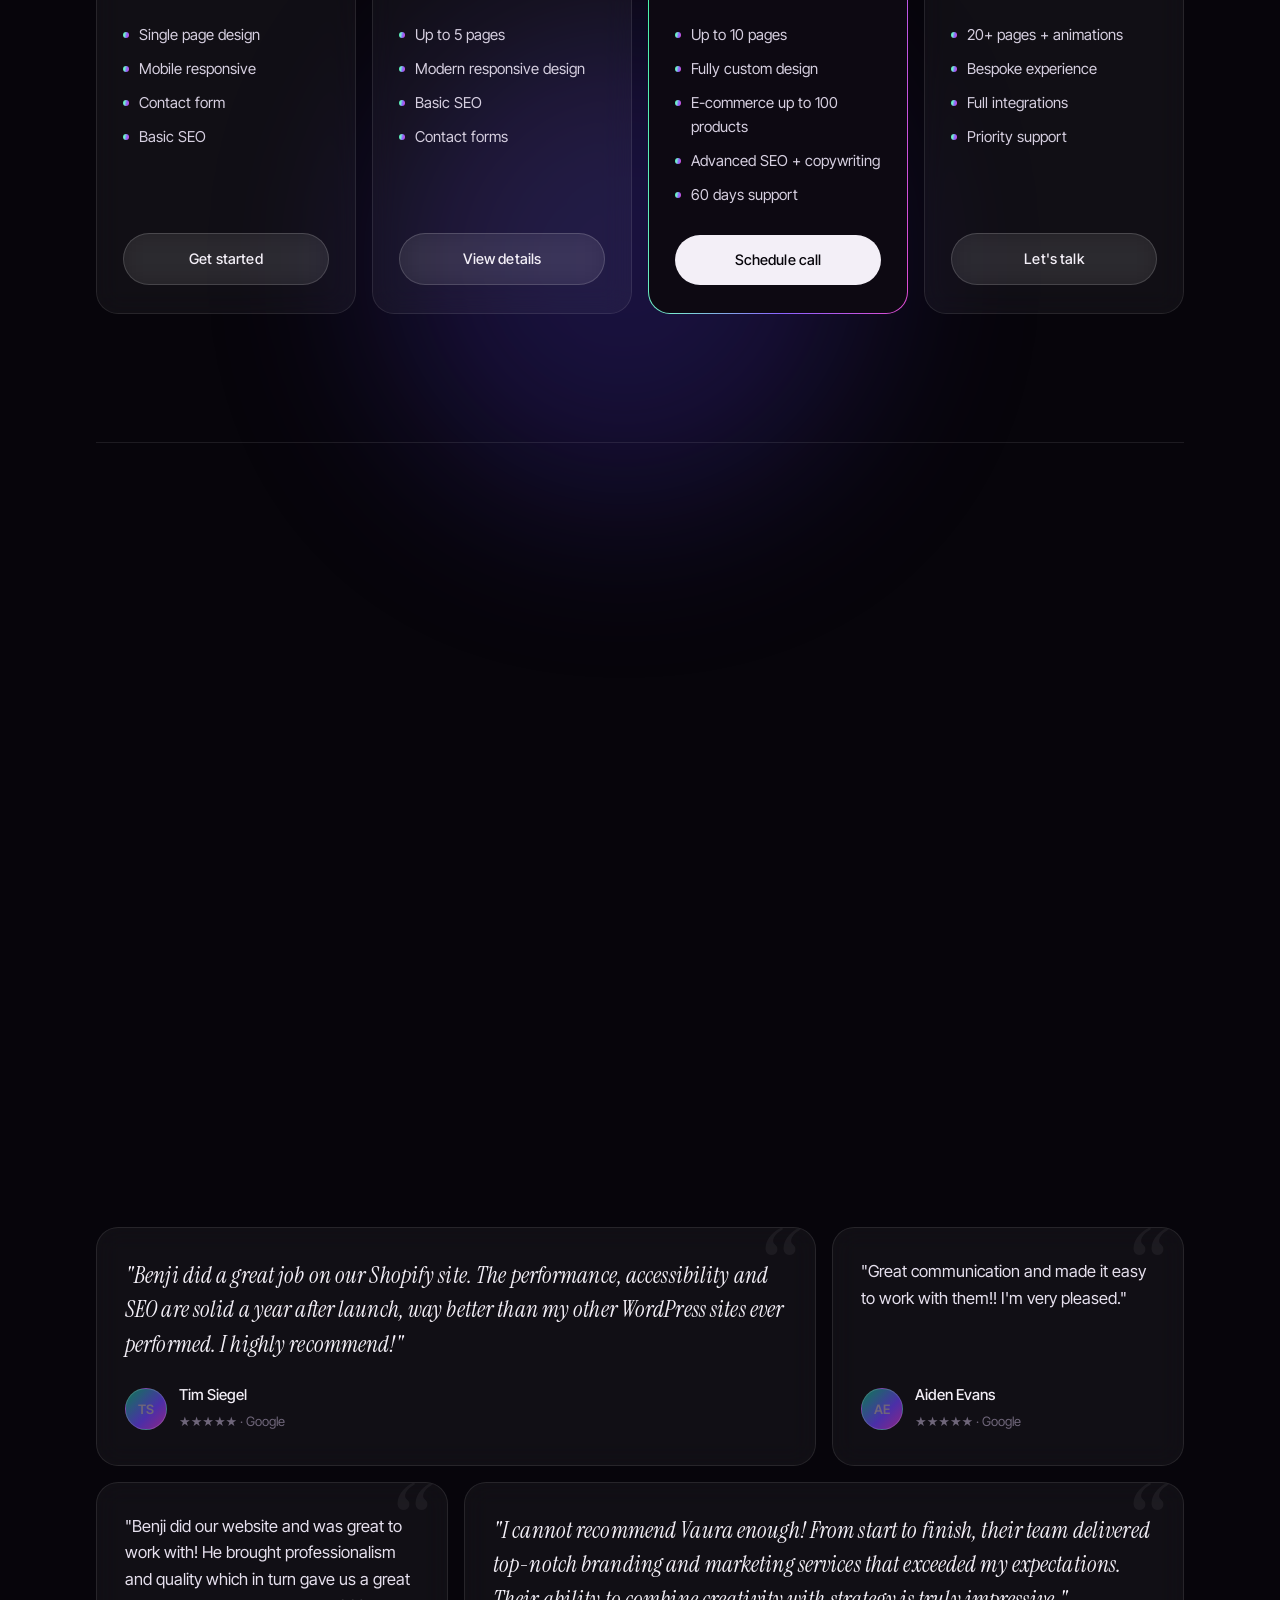
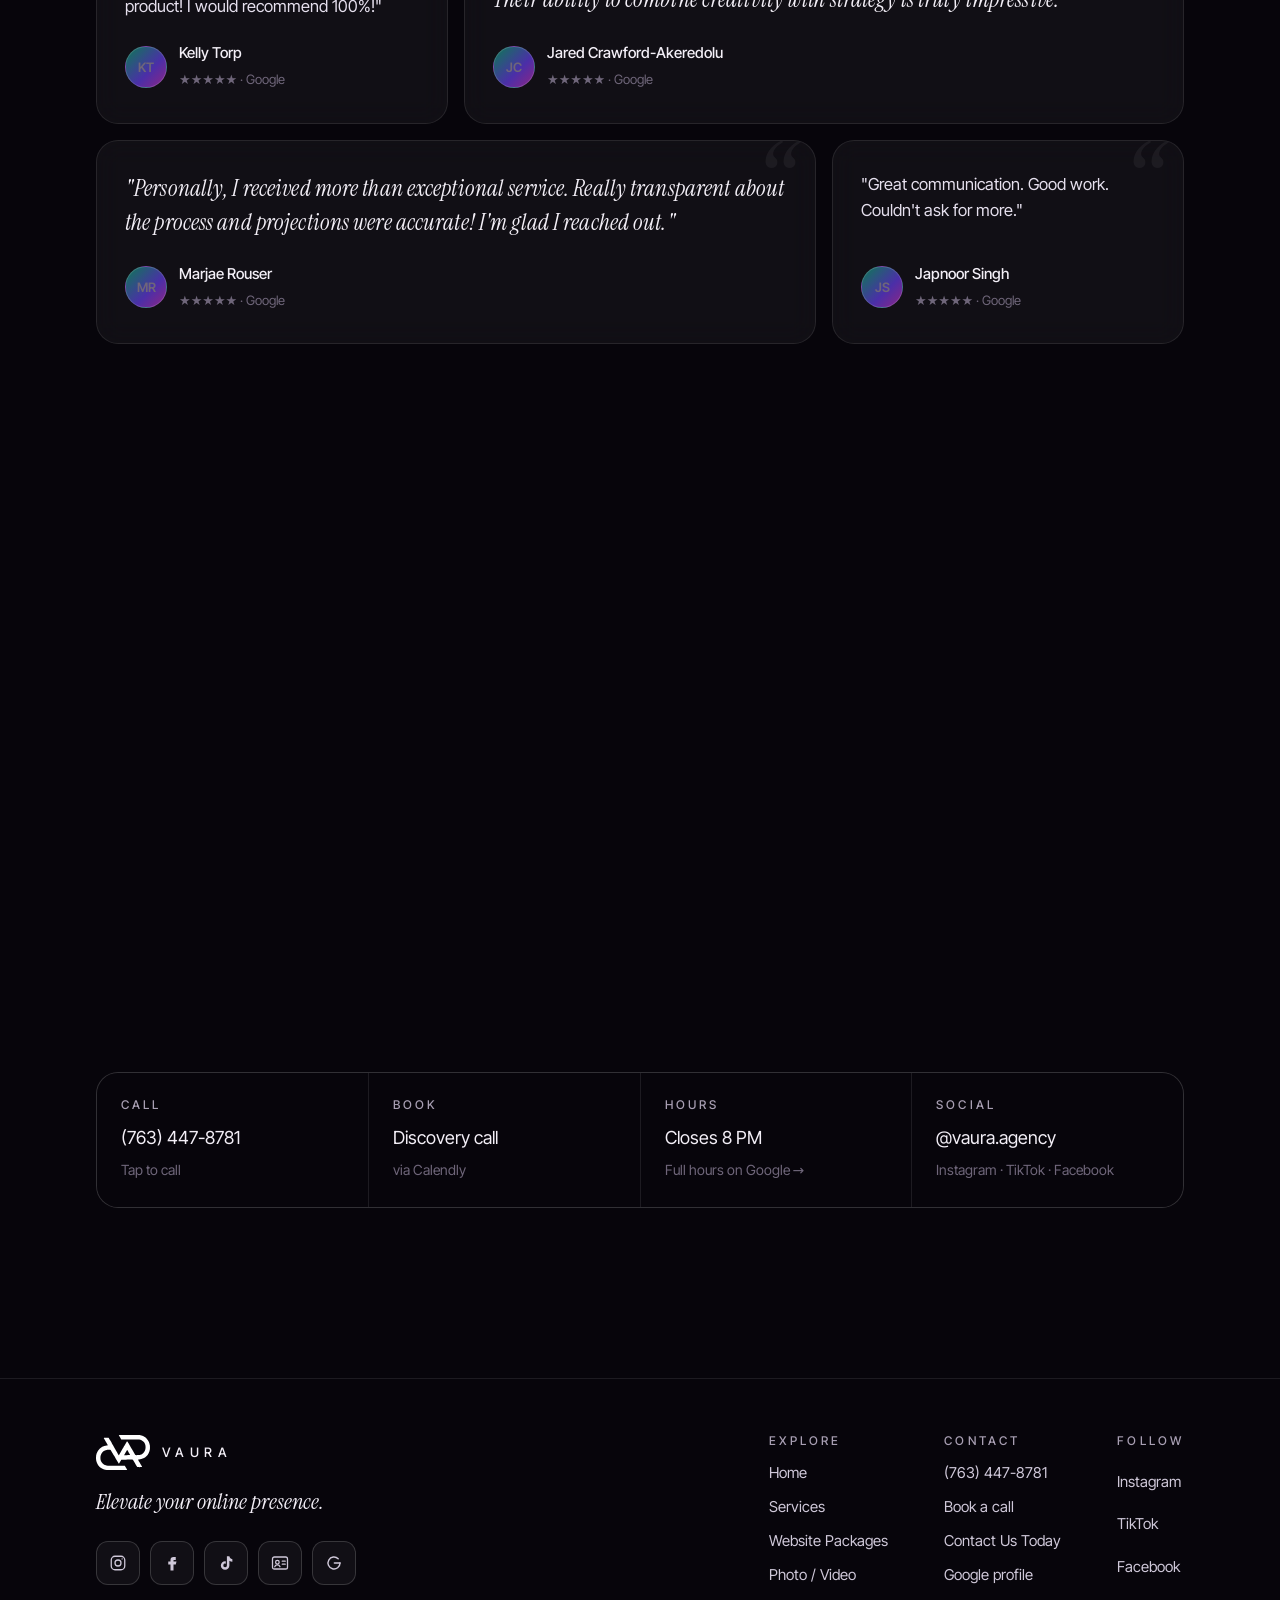
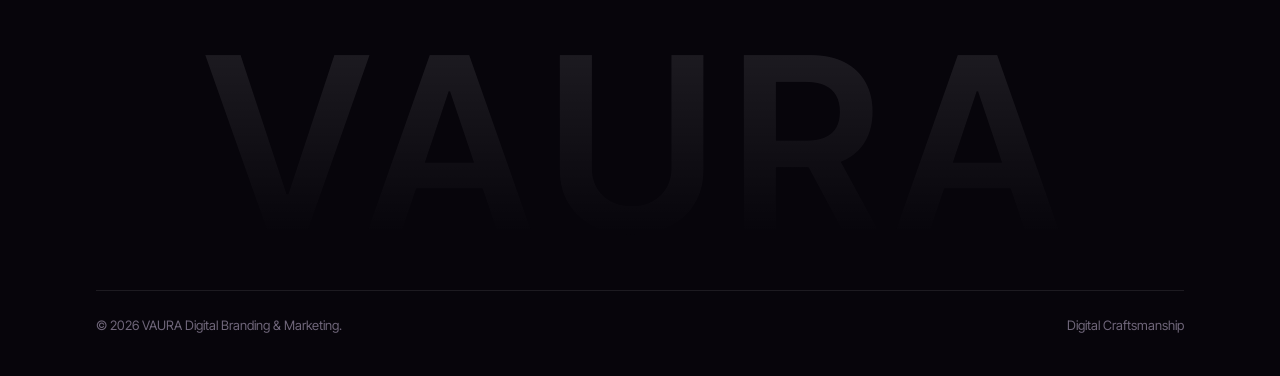
==== commit b0575307: "Launch new VAURA site: loom homepage, Services, Website Packages, Photo/Video - New pages replace th" ====
--- a/index.html
+++ b/index.html
@@ -1,1515 +1,300 @@
-<!DOCTYPE html>
+<!doctype html>
 <html lang="en">
 <head>
-  <meta charset="UTF-8">
-  <meta name="viewport" content="width=device-width, initial-scale=1.0">
-  <title>VAURA — Digital Craftsmanship</title>
-  <meta name="description" content="VAURA is a digital branding, web design, marketing, and photography agency. Premium websites, brand identity, and content that elevate your digital presence.">
-  <link rel="canonical" href="https://vauraagency.com/">
-  <meta property="og:type" content="website">
-  <meta property="og:title" content="VAURA — Digital Craftsmanship">
-  <meta property="og:description" content="Premium websites, branding, photography, and marketing that elevate your digital presence.">
-  <meta property="og:url" content="https://vauraagency.com/">
-  <meta property="og:image" content="https://vauraagency.com/og-image.png">
-  <meta name="twitter:card" content="summary_large_image">
-  <meta name="twitter:title" content="VAURA — Digital Craftsmanship">
-  <meta name="twitter:description" content="Premium websites, branding, photography, and marketing that elevate your digital presence.">
-  <meta name="twitter:image" content="https://vauraagency.com/og-image.png">
-  <link rel="icon" type="image/png" href="vaura favicon.png">
-  <link rel="stylesheet" href="https://cdnjs.cloudflare.com/ajax/libs/font-awesome/6.5.0/css/all.min.css">
-  <script type="application/ld+json">
-  {
-    "@context": "https://schema.org",
-    "@type": "ProfessionalService",
-    "name": "VAURA",
-    "url": "https://vauraagency.com/",
-    "description": "Digital branding, web design, marketing, and photography agency.",
-    "image": "https://vauraagency.com/og-image.png",
-    "sameAs": [
-      "https://www.instagram.com/vaura.agency",
-      "https://www.facebook.com/vaura.agency",
-      "https://www.tiktok.com/@vaura.agency"
-    ],
-    "aggregateRating": {
-      "@type": "AggregateRating",
-      "ratingValue": "5.0",
-      "reviewCount": "6"
-    }
+<meta charset="utf-8">
+<meta name="viewport" content="width=device-width, initial-scale=1, viewport-fit=cover">
+<title>VAURA | Branding &amp; Marketing Agency · Websites, Branding, Photo &amp; Video</title>
+<meta name="description" content="VAURA is a branding and marketing agency crafting premium websites, brand identities, social media marketing, photo and video. Rated 5.0 on Google. Book a discovery call.">
+<link rel="canonical" href="https://vauraagency.com/">
+<meta name="theme-color" content="#07050b">
+<meta name="color-scheme" content="dark">
+<link rel="icon" href="favicon.svg" type="image/svg+xml">
+<link rel="apple-touch-icon" href="assets/apple-touch-icon.png">
+<meta property="og:type" content="website">
+<meta property="og:site_name" content="VAURA">
+<meta property="og:title" content="VAURA | Digital Craftsmanship">
+<meta property="og:description" content="Websites, branding, marketing, photo and video, woven into one brand. Rated 5.0 on Google.">
+<meta property="og:url" content="https://vauraagency.com/">
+<meta property="og:image" content="https://vauraagency.com/assets/og.jpg">
+<meta property="og:image:width" content="1200">
+<meta property="og:image:height" content="630">
+<meta name="twitter:card" content="summary_large_image">
+<meta name="twitter:title" content="VAURA | Digital Craftsmanship">
+<meta name="twitter:description" content="Websites, branding, marketing, photo and video, woven into one brand. Rated 5.0 on Google.">
+<meta name="twitter:image" content="https://vauraagency.com/assets/og.jpg">
+<script>document.documentElement.classList.add('js')</script>
+<link rel="preload" as="image" href="assets/poster.webp" fetchpriority="high">
+<link rel="preload" as="font" type="font/woff2" href="fonts/inter-tight-latin-500-normal.woff2" crossorigin>
+<link rel="preload" as="font" type="font/woff2" href="fonts/instrument-serif-latin-400-italic.woff2" crossorigin>
+<link rel="stylesheet" href="site.css">
+<script type="application/ld+json">
+{
+  "@context": "https://schema.org",
+  "@type": "ProfessionalService",
+  "name": "VAURA | Branding & Marketing Agency",
+  "alternateName": "VAURA Digital Craftsmanship",
+  "url": "https://vauraagency.com/",
+  "image": "https://vauraagency.com/assets/og.jpg",
+  "logo": "https://vauraagency.com/assets/mark.svg",
+  "telephone": "+1-763-447-8781",
+  "description": "Branding and marketing agency: website development, branding and rebranding, social media marketing, photo and video, and consulting.",
+  "aggregateRating": { "@type": "AggregateRating", "ratingValue": "5.0", "reviewCount": "7" },
+  "sameAs": [
+    "https://www.instagram.com/vaura.agency",
+    "https://www.facebook.com/vaura.agency",
+    "https://www.tiktok.com/@vaura.agency"
+  ],
+  "hasOfferCatalog": {
+    "@type": "OfferCatalog",
+    "name": "Services",
+    "itemListElement": [
+      {"@type":"Offer","itemOffered":{"@type":"Service","name":"Website Development"}},
+      {"@type":"Offer","itemOffered":{"@type":"Service","name":"Branding & Rebranding"}},
+      {"@type":"Offer","itemOffered":{"@type":"Service","name":"Social Media Marketing"}},
+      {"@type":"Offer","itemOffered":{"@type":"Service","name":"Photo & Video"}},
+      {"@type":"Offer","itemOffered":{"@type":"Service","name":"Consulting (AI, Social Media, Branding, Strategy)"}}
+    ]
   }
-  </script>
-  <style>
-    @import url('https://fonts.googleapis.com/css2?family=Inter:wght@400;500;600;700&display=swap');
-
-    @font-face {
-      font-family: 'HeliosExt';
-      src: url('HeliosExt.woff') format('woff'), url('HeliosExt.otf') format('opentype');
-      font-weight: 400;
-      font-style: normal;
-    }
-    @font-face {
-      font-family: 'HeliosExt';
-      src: url('HeliosExt-Bold.woff') format('woff'), url('HeliosExt-Bold.otf') format('opentype');
-      font-weight: 700;
-      font-style: normal;
-    }
-
-    * {
-      margin: 0;
-      padding: 0;
-      box-sizing: border-box;
-    }
-
-
-    /* ==================== Design Tokens (VAURA) ==================== */
-    :root {
-      /* color */
-      --bg-base: #000000;
-      --text-primary: #ffffff;
-      --text-secondary: rgba(255, 255, 255, 0.7);
-      --text-tertiary: rgba(255, 255, 255, 0.6);
-      --text-muted: rgba(255, 255, 255, 0.55); /* WCAG AA-safe minimum for meta/footer text */
-      --brand-green: #00ff96;
-      --brand-cyan: #00ccff;
-      --border-hairline: rgba(255, 255, 255, 0.05);
-      --border-glass: rgba(255, 255, 255, 0.18);
-      --border-glass-strong: rgba(255, 255, 255, 0.25);
-
-      /* spacing */
-      --space-xs: 0.5rem;
-      --space-sm: 0.75rem;
-      --space-md: 1rem;
-      --space-lg: 1.5rem;
-      --space-xl: 2rem;
-      --space-2xl: 3rem;
-      --space-3xl: 4rem;
-      --space-4xl: 5rem;
-
-      /* radius */
-      --radius-sm: 0.75rem;
-      --radius-md: 1rem;
-      --radius-lg: 1.5rem;
-      --radius-full: 9999px;
-      --radius-circle: 50%;
-
-      /* shadow */
-      --shadow-elevation-sm: 0 8px 24px rgba(0, 255, 150, 0.2);
-      --shadow-elevation-md: 0 10px 30px rgba(0, 255, 150, 0.3);
-      --shadow-elevation-lg: 0 20px 64px rgba(0, 255, 150, 0.15);
-      --shadow-elevation-neutral: 0 8px 32px rgba(0, 0, 0, 0.4);
-      --shadow-glow-ring: 0 0 32px rgba(0, 255, 150, 0.22);
-      /* Secondary hover: subtle, no colored glow (reserved for primary CTAs only) */
-      --shadow-hover-subtle: 0 6px 18px rgba(0, 0, 0, 0.5);
-
-      /* motion */
-      --transition-default: all 0.3s ease;
-    }
-
-    /* ==================== Accessibility: focus visibility ==================== */
-    a, button, input, textarea, select, [tabindex] {
-      outline: none;
-    }
-    a:focus-visible,
-    button:focus-visible,
-    input:focus-visible,
-    textarea:focus-visible,
-    select:focus-visible,
-    [tabindex]:focus-visible,
-    .glass-button:focus-visible,
-    .mobile-menu-btn:focus-visible {
-      outline: 2px solid var(--brand-cyan);
-      outline-offset: 3px;
-      border-radius: var(--radius-sm);
-      box-shadow: 0 0 0 4px rgba(0, 204, 255, 0.25);
-    }
-
-    /* Minimum touch target size for controls (WCAG 2.5.5 / 44x44px) */
-    .mobile-menu-btn {
-      min-width: 44px;
-      min-height: 44px;
-      display: inline-flex;
-      align-items: center;
-      justify-content: center;
-    }
-
-    /* Respect reduced-motion preference: pause carousels & non-essential animation */
-    @media (prefers-reduced-motion: reduce) {
-      *, *::before, *::after {
-        animation-duration: 0.001ms !important;
-        animation-iteration-count: 1 !important;
-        transition-duration: 0.001ms !important;
-        scroll-behavior: auto !important;
-      }
-    }
-    /* ==================== End Design Tokens / Accessibility ==================== */
-
-
-    body {
-      font-family: 'HeliosExt', 'Inter', system-ui, sans-serif;
-      background: #000000;
-      color: #ffffff;
-      line-height: 1.6;
-      /* Subtle full-page gradient glow at top and bottom */
-      background-image:
-        radial-gradient(ellipse 80% 40% at 20% 0%, rgba(0, 255, 150, 0.07) 0%, transparent 70%),
-        radial-gradient(ellipse 60% 30% at 80% 0%, rgba(200, 50, 255, 0.05) 0%, transparent 60%),
-        radial-gradient(ellipse 80% 40% at 80% 100%, rgba(0, 255, 150, 0.06) 0%, transparent 70%),
-        radial-gradient(ellipse 60% 30% at 20% 100%, rgba(0, 200, 255, 0.05) 0%, transparent 60%);
-      background-attachment: fixed;
-    }
-
-    /* Glass Morphism Utilities */
-    .glass {
-      background: rgba(255, 255, 255, 0.08);
-      backdrop-filter: blur(28px);
-      border: 1px solid rgba(255, 255, 255, 0.18);
-    }
-
-    .glass-button {
-      background: rgba(255, 255, 255, 0.12);
-      backdrop-filter: blur(32px);
-      border: 1px solid rgba(255, 255, 255, 0.25);
-      box-shadow: 0 8px 32px rgba(0, 0, 0, 0.4);
-      transition: all 0.3s ease;
-      color: #ffffff;
-      text-decoration: none;
-      display: inline-block;
-      cursor: pointer;
-      font-weight: 500;
-      padding: 0.75rem 1.5rem;
-      border-radius: 1rem;
-      text-align: center;
-    }
-
-    .glass-button:hover {
-      background: rgba(255, 255, 255, 0.22);
-      transform: translateY(-2px);
-      box-shadow: 0 12px 48px rgba(0, 255, 150, 0.2);
-    }
-
-    /* Navigation */
-    nav {
-      position: fixed;
-      top: 0;
-      width: 100%;
-      z-index: 100;
-      backdrop-filter: blur(28px);
-      border-bottom: 1px solid rgba(255, 255, 255, 0.1);
-      padding: 1rem 0;
-    }
-
-    /* Ensure all content is above wave background */
-    section {
-      position: relative;
-      z-index: 5;
-    }
-
-    footer {
-      position: relative;
-      z-index: 5;
-    }
-
-    /* Main content area above background */
-    body > *:not(.floating-logo):not(nav) {
-      position: relative;
-      z-index: 5;
-    }
-
-    nav .container {
-      max-width: 1200px;
-      margin: 0 auto;
-      padding: 0 1.5rem;
-      display: flex;
-      justify-content: space-between;
-      align-items: center;
-      gap: 2rem;
-    }
-
-    .logo {
-      order: 1;
-      flex-shrink: 0;
-    }
-
-    .logo img {
-      height: 40px;
-      width: auto;
-      display: block;
-    }
-
-    .nav-spacer {
-      flex: 1;
-      order: 2;
-    }
-
-    .nav-links {
-      display: flex;
-      gap: 2rem;
-      align-items: center;
-      list-style: none;
-      justify-content: center;
-      order: 3;
-    }
-
-    .nav-links a {
-      color: #ffffff;
-      text-decoration: none;
-      font-size: 0.95rem;
-      font-weight: 500;
-      transition: all 0.3s ease;
-    }
-
-    .nav-links a:hover {
-      color: #00ff96;
-      transform: translateY(-3px);
-    }
-
-    .nav-links a.active {
-      color: #00ccff;
-      text-shadow: 0 0 12px rgba(0, 204, 255, 0.7);
-    }
-
-    .mobile-menu-btn {
-      display: none;
-      background: none;
-      border: none;
-      color: #ffffff;
-      font-size: 1.5rem;
-      cursor: pointer;
-      padding: 0.5rem;
-      order: 4;
-      flex-shrink: 0;
-      transition: all 0.3s ease;
-    }
-
-    .mobile-menu-btn:hover {
-      color: #00ff96;
-    }
-
-    .mobile-menu-btn.active {
-      color: #00ff96;
-    }
-
-    #mobile-menu {
-      display: none !important;
-      position: absolute;
-      top: 100%;
-      left: 1.5rem;
-      right: 1.5rem;
-      margin-top: 0.5rem;
-      border-radius: 1.5rem;
-      padding: 1.5rem;
-      text-align: center;
-      flex-direction: column;
-      gap: 1.5rem;
-      background: rgba(0, 0, 0, 0.97);
-      backdrop-filter: blur(50px);
-      border: 1px solid rgba(255, 255, 255, 0.18);
-    }
-
-    #mobile-menu.visible {
-      display: flex !important;
-    }
-
-    #mobile-menu a {
-      color: #ffffff;
-      text-decoration: none;
-      font-size: 1rem;
-      font-weight: 500;
-      display: block;
-      transition: all 0.3s ease;
-    }
-
-    #mobile-menu a:hover {
-      color: #00ff96;
-      transform: translateY(-3px);
-    }
-
-    @media (max-width: 768px) {
-      nav .container {
-        justify-content: space-between;
-      }
-
-      .logo img {
-        display: block;
-      }
-
-      .nav-spacer {
-        display: none;
-      }
-
-      .nav-links {
-        display: none;
-      }
-
-      .mobile-menu-btn {
-        display: block;
-      }
-    }
-
-    /* Hero Section */
-    .hero {
-      position: relative;
-      overflow: hidden;
-      min-height: 55vh;
-      display: flex;
-      align-items: center;
-      padding-top: 80px;
-      margin-bottom: 0;
-    }
-
-    /* Stamped logo — hangs off the left ~30% */
-    .hero-logo-stamp {
-      position: absolute;
-      left: -10%;
-      top: 50%;
-      transform: translateY(-50%);
-      width: 55%;
-      max-width: 700px;
-      opacity: 0.2;
-      pointer-events: none;
-      user-select: none;
-      filter: blur(1px);
-    }
-
-    .hero-content {
-      max-width: 1000px;
-      margin: 0 auto;
-      padding: 2rem 1.5rem;
-      text-align: center;
-      position: relative;
-      z-index: 1;
-    }
-
-    .hero h1 {
-      font-size: clamp(2.5rem, 6vw, 4rem);
-      font-weight: 700;
-      margin-bottom: 1.5rem;
-      line-height: 1.2;
-      letter-spacing: -0.02em;
-      font-family: \'HeliosExt\', \'Inter\', sans-serif;
-    }
-
-    .gradient-text {
-      background: linear-gradient(135deg, #00ff96, #00ccff);
-      background-clip: text;
-      -webkit-background-clip: text;
-      -webkit-text-fill-color: transparent;
-    }
-
-    .hero-subtitle {
-      font-size: 1.1rem;
-      color: rgba(255, 255, 255, 0.7);
-      max-width: 700px;
-      margin: 0 auto 2rem;
-      line-height: 1.6;
-    }
-
-    .container {
-      max-width: 1200px;
-      margin: 0 auto;
-      padding: 0 1.5rem;
-    }
-
-    /* Section Spacing */
-    section {
-      padding: 4rem 0;
-      border-bottom: 1px solid rgba(255, 255, 255, 0.05);
-    }
-
-    section:last-of-type {
-      border-bottom: none;
-    }
-
-    h2 {
-      font-size: clamp(2rem, 4vw, 3rem);
-      font-weight: 700;
-      margin-bottom: 3rem;
-      text-align: center;
-      letter-spacing: -0.01em;
-      font-family: \'HeliosExt\', \'Inter\', sans-serif;
-    }
-
-    h3 {
-      font-family: \'HeliosExt\', \'Inter\', sans-serif;
-    }
-
-    .section-subtitle {
-      text-align: center;
-      color: rgba(255, 255, 255, 0.6);
-      font-size: 1rem;
-      margin-bottom: 3rem;
-      max-width: 700px;
-      margin-left: auto;
-      margin-right: auto;
-    }
-
-    /* Service Carousel */
-    .services-carousel-section {
-      padding: 4rem 0;
-      border-bottom: 1px solid rgba(255, 255, 255, 0.05);
-    }
-
-    .services-carousel-wrap {
-      overflow: hidden;
-      width: 100%;
-      position: relative;
-    }
-
-    .services-carousel-wrap::before,
-    .services-carousel-wrap::after {
-      content: '';
-      position: absolute;
-      top: 0;
-      bottom: 0;
-      width: 120px;
-      z-index: 2;
-      pointer-events: none;
-    }
-
-    .services-carousel-wrap::before {
-      left: 0;
-      background: linear-gradient(to right, #000000 0%, transparent 100%);
-    }
-
-    .services-carousel-wrap::after {
-      right: 0;
-      background: linear-gradient(to left, #000000 0%, transparent 100%);
-    }
-
-    .services-carousel-track {
-      display: flex;
-      gap: 1.5rem;
-      width: max-content;
-      animation: scrollServices 28s linear infinite;
-    }
-
-    @keyframes scrollServices {
-      0%   { transform: translateX(0); }
-      100% { transform: translateX(-50%); }
-    }
-
-    .service-card {
-      flex: 0 0 calc(50vw - 2.25rem);
-      max-width: 560px;
-      padding: 2rem;
-      border-radius: 1.5rem;
-    }
-
-    .service-card h3 {
-      font-size: 1.4rem;
-      font-weight: 700;
-      margin-bottom: 1rem;
-      color: #ffffff;
-    }
-
-    .service-card p {
-      color: rgba(255, 255, 255, 0.7);
-      font-size: 0.95rem;
-      line-height: 1.6;
-    }
-
-    /* Partners Section */
-    .partners-section {
-      background: rgba(255, 255, 255, 0.03);
-      padding: 1.5rem 0;
-      border-top: 1px solid rgba(255, 255, 255, 0.05);
-      border-bottom: 1px solid rgba(255, 255, 255, 0.05);
-      text-align: center;
-      position: relative;
-      z-index: 5;
-    }
-
-    .partners-carousel-wrap {
-      overflow: hidden;
-      width: 100%;
-      position: relative;
-    }
-
-    .partners-carousel-wrap::before,
-    .partners-carousel-wrap::after {
-      content: '';
-      position: absolute;
-      top: 0;
-      bottom: 0;
-      width: 80px;
-      z-index: 2;
-      pointer-events: none;
-    }
-
-    .partners-carousel-wrap::before {
-      left: 0;
-      background: linear-gradient(to right, rgba(0,0,0,0.4), transparent);
-    }
-
-    .partners-carousel-wrap::after {
-      right: 0;
-      background: linear-gradient(to left, rgba(0,0,0,0.4), transparent);
-    }
-
-    .partners-carousel {
-      display: flex;
-      gap: 5rem;
-      align-items: center;
-      width: max-content;
-      animation: scrollPartners 22s linear infinite;
-    }
-
-    .partners-carousel img {
-      height: 70px;
-      width: auto;
-      opacity: 0.8;
-      filter: brightness(0.95);
-      flex-shrink: 0;
-    }
-
-    @keyframes scrollPartners {
-      0%   { transform: translateX(0); }
-      100% { transform: translateX(-50%); }
-    }
-
-    /* Packages Grid */
-    .packages-grid {
-      display: grid;
-      grid-template-columns: repeat(4, 1fr);
-      gap: 1.5rem;
-      margin-bottom: 3rem;
-    }
-
-    /* Anything below desktop (tablet + mobile) gets the carousel treatment */
-    @media (max-width: 1199px) {
-      .packages-grid {
-        display: flex;
-        flex-direction: row;
-        overflow-x: scroll;
-        scroll-snap-type: x mandatory;
-        -webkit-overflow-scrolling: touch;
-        gap: 1rem;
-        padding: 0.5rem 1rem 1rem;
-        margin: 0 -1.5rem;
-        scrollbar-width: none;
-      }
-      .packages-grid::-webkit-scrollbar {
-        display: none;
-      }
-      .packages-grid .package-card {
-        flex: 0 0 82%;
-        scroll-snap-align: center;
-        padding: 1.5rem 1.25rem;
-      }
-      /* Dot indicators */
-      .pkg-dots {
-        display: flex;
-        justify-content: center;
-        gap: 0.5rem;
-        margin-top: 0.75rem;
-        margin-bottom: 0.5rem;
-      }
-      .pkg-dot {
-        width: 7px;
-        height: 7px;
-        border-radius: 50%;
-        background: rgba(255,255,255,0.25);
-        transition: background 0.3s ease;
-        cursor: pointer;
-      }
-      .pkg-dot.active {
-        background: #00ff96;
-      }
-    }
-
-    /* Wider tablets: show more of the neighboring card so it still reads as a carousel */
-    @media (min-width: 900px) and (max-width: 1199px) {
-      .packages-grid .package-card {
-        flex: 0 0 46%;
-      }
-    }
-    @media (min-width: 601px) and (max-width: 899px) {
-      .packages-grid .package-card {
-        flex: 0 0 60%;
-      }
-    }
-
-    @media (min-width: 1200px) {
-      .pkg-dots { display: none; }
-    }
-
-    .package-card {
-      padding: 2.5rem;
-      border-radius: 1.5rem;
-      display: flex;
-      flex-direction: column;
-      transition: all 0.3s ease;
-      position: relative;
-    }
-
-    .package-card.featured {
-      border: 2px solid rgba(0, 255, 150, 0.5);
-    }
-
-    .package-card:hover {
-      transform: translateY(-4px);
-      box-shadow: var(--shadow-hover-subtle);
-      border-color: rgba(255, 255, 255, 0.3);
-    }
-
-    .popular-badge {
-      position: absolute;
-      top: 1rem;
-      right: 1rem;
-      background: rgba(0, 255, 150, 0.15);
-      border: 1px solid rgba(0, 255, 150, 0.4);
-      padding: 0.35rem 0.85rem;
-      border-radius: 9999px;
-      font-size: 0.7rem;
-      font-weight: 700;
-      text-transform: uppercase;
-      letter-spacing: 0.1em;
-      color: #00ff96;
-    }
-
-    .package-name {
-      font-size: 0.75rem;
-      font-weight: 700;
-      text-transform: uppercase;
-      letter-spacing: 0.1em;
-      color: rgba(255, 255, 255, 0.55);
-      margin-bottom: 0.5rem;
-    }
-
-    .package-price {
-      font-size: 1.3rem;
-      white-space: nowrap;
-      font-weight: 700;
-      margin-bottom: 0.25rem;
-      background: linear-gradient(135deg, #00ff96, #00ccff);
-      background-clip: text;
-      -webkit-background-clip: text;
-      -webkit-text-fill-color: transparent;
-    }
-
-    .package-period {
-      font-size: 0.85rem;
-      color: rgba(255, 255, 255, 0.5);
-      margin-bottom: 1.5rem;
-      font-weight: 500;
-    }
-
-    .package-features {
-      list-style: none;
-      margin: 1.5rem 0;
-      flex-grow: 1;
-    }
-
-    .package-features li {
-      padding: 0.5rem 0;
-      padding-left: 1.5rem;
-      position: relative;
-      color: rgba(255, 255, 255, 0.6);
-      font-size: 0.9rem;
-      border-bottom: 1px solid rgba(255, 255, 255, 0.05);
-    }
-
-    .package-features li:before {
-      content: '✓';
-      position: absolute;
-      left: 0;
-      color: #00ff96;
-      font-weight: 700;
-    }
-
-    .package-cta {
-      margin-top: 1.5rem;
-      display: inline-block;
-    }
-
-    .package-cta a {
-      display: block;
-      padding: 1rem;
-      border-radius: 1rem;
-      text-decoration: none;
-      font-weight: 600;
-      transition: all 0.3s ease;
-      background: linear-gradient(135deg, #00ff96, #00ccff);
-      color: #000000;
-      text-align: center;
-    }
-
-    .package-cta a:hover {
-      transform: translateY(-2px);
-      box-shadow: 0 10px 30px rgba(0, 255, 150, 0.3);
-    }
-
-    /* Photo/Video Grid */
-    .photo-grid {
-      display: grid;
-      grid-template-columns: repeat(auto-fit, minmax(320px, 1fr));
-      gap: 2rem;
-    }
-
-    .photo-card {
-      padding: 2.5rem;
-      border-radius: 1.5rem;
-      display: flex;
-      flex-direction: column;
-    }
-
-    .photo-card h3 {
-      font-size: 1.5rem;
-      font-weight: 700;
-      margin-bottom: 1.5rem;
-    }
-
-    .photo-list {
-      list-style: none;
-      flex-grow: 1;
-      margin-bottom: 2rem;
-    }
-
-    .photo-list li {
-      padding: 0.75rem 0;
-      color: rgba(255, 255, 255, 0.7);
-      font-size: 0.95rem;
-      line-height: 1.6;
-    }
-
-    .photo-list strong {
-      color: #ffffff;
-      font-weight: 600;
-    }
-
-    .photo-description {
-      color: rgba(255, 255, 255, 0.6);
-      margin-bottom: 1.5rem;
-      font-size: 0.95rem;
-      line-height: 1.6;
-    }
-
-    /* CTA Section */
-    .cta-section {
-      text-align: center;
-      padding: 4rem 1.5rem;
-    }
-
-    .cta-section h2 {
-      margin-bottom: 2rem;
-    }
-
-    /* Google Reviews Section */
-    .reviews-section {
-      padding: 2rem 0 0;
-      position: relative;
-      overflow: hidden;
-    }
-
-    .reviews-section-inner {
-      max-width: 900px;
-      margin: 0 auto;
-      padding: 0 1.5rem;
-      text-align: center;
-    }
-
-    .reviews-label {
-      display: inline-flex;
-      align-items: center;
-      gap: 0.5rem;
-      background: rgba(255, 255, 255, 0.06);
-      border: 1px solid rgba(255, 255, 255, 0.12);
-      border-radius: 9999px;
-      padding: 0.4rem 1rem;
-      font-size: 0.8rem;
-      font-weight: 600;
-      color: rgba(255, 255, 255, 0.5);
-      text-transform: uppercase;
-      letter-spacing: 0.1em;
-      margin-bottom: 1.5rem;
-    }
-
-    .reviews-label .google-dot {
-      width: 8px;
-      height: 8px;
-      border-radius: 50%;
-      background: #F4B400;
-    }
-
-    .reviews-stars-row {
-      display: flex;
-      justify-content: center;
-      align-items: center;
-      gap: 0.75rem;
-      margin-bottom: 3rem;
-      color: rgba(255,255,255,0.6);
-      font-size: 0.9rem;
-    }
-
-    .reviews-stars-row .stars {
-      color: #F4B400;
-      font-size: 1.1rem;
-      letter-spacing: 2px;
-    }
-
-    /* Bubble cluster */
-    .reviews-bubble-wrap {
-      position: relative;
-      height: 520px;
-      -webkit-mask-image: linear-gradient(to bottom, transparent 0%, black 28%);
-      mask-image: linear-gradient(to bottom, transparent 0%, black 28%);
-    }
-
-    .review-bubble {
-      position: absolute;
-      background: rgba(255, 255, 255, 0.07);
-      backdrop-filter: blur(24px);
-      border: 1px solid rgba(255, 255, 255, 0.14);
-      border-radius: var(--radius-lg);
-      padding: 1.25rem 1.5rem;
-      text-align: left;
-      max-width: 320px;
-      animation: floatBubble var(--dur, 6s) ease-in-out infinite;
-      animation-delay: var(--delay, 0s);
-    }
-
-    .review-bubble::before {
-      content: '';
-      position: absolute;
-      bottom: -8px;
-      left: 22px;
-      width: 16px;
-      height: 16px;
-      background: rgba(255, 255, 255, 0.07);
-      border-right: 1px solid rgba(255,255,255,0.14);
-      border-bottom: 1px solid rgba(255,255,255,0.14);
-      transform: rotate(45deg);
-      backdrop-filter: blur(24px);
-    }
-
-    .review-bubble .bubble-header {
-      display: flex;
-      align-items: center;
-      gap: 0.6rem;
-      margin-bottom: 0.6rem;
-    }
-
-    .review-bubble .bubble-avatar {
-      width: 32px;
-      height: 32px;
-      border-radius: 50%;
-      background: linear-gradient(135deg, #00ff96, #00ccff);
-      display: flex;
-      align-items: center;
-      justify-content: center;
-      font-size: 0.75rem;
-      font-weight: 700;
-      color: #000;
-      flex-shrink: 0;
-    }
-
-    .review-bubble .bubble-name {
-      font-size: 0.85rem;
-      font-weight: 600;
-      color: #fff;
-    }
-
-    .review-bubble .bubble-stars {
-      color: #F4B400;
-      font-size: 0.7rem;
-      letter-spacing: 1px;
-    }
-
-    .review-bubble .bubble-text {
-      font-size: 0.85rem;
-      color: rgba(255,255,255,0.7);
-      line-height: 1.55;
-    }
-
-    @keyframes floatBubble {
-      0%, 100% { transform: translateY(0px) rotate(var(--rot, 0deg)); }
-      50%       { transform: translateY(-10px) rotate(var(--rot, 0deg)); }
-    }
-
-    /* Individual bubble positions */
-    .rb-1 { top: 60px;  left: 0%;    --dur: 7s;  --delay: 0s;    --rot: -1.5deg; }
-    .rb-2 { top: 20px;  left: 28%;   --dur: 6s;  --delay: -2s;   --rot: 1deg;    }
-    .rb-3 { top: 55px;  right: 0%;   --dur: 8s;  --delay: -4s;   --rot: 2deg;    }
-    .rb-4 { top: 230px; left: 5%;    --dur: 6.5s;--delay: -1s;   --rot: -2deg;   }
-    .rb-5 { top: 200px; left: 32%;   --dur: 7.5s;--delay: -3s;   --rot: 0.5deg;  }
-    .rb-6 { top: 240px; right: 2%;   --dur: 6s;  --delay: -5s;   --rot: -1deg;   }
-
-    @media (max-width: 768px) {
-      .reviews-bubble-wrap { height: 780px; }
-      .rb-1 { top: 40px;  left: 0;   max-width: 80vw; }
-      .rb-2 { top: 200px; left: 10%; max-width: 78vw; }
-      .rb-3 { top: 380px; left: 5%;  max-width: 82vw; }
-      .rb-4 { display: none; }
-      .rb-5 { display: none; }
-      .rb-6 { display: none; }
-    }
-
-    /* Footer */
-    footer {
-      background: rgba(255, 255, 255, 0.03);
-      padding: 1.5rem 1.5rem;
-      border-top: 1px solid rgba(255, 255, 255, 0.05);
-      text-align: center;
-    }
-
-    .footer-content {
-      max-width: 1200px;
-      margin: 0 auto;
-    }
-
-    .footer-links {
-      display: flex;
-      justify-content: center;
-      gap: 2rem;
-      margin-bottom: 2rem;
-      flex-wrap: wrap;
-    }
-
-    .footer-links a {
-      color: rgba(255, 255, 255, 0.6);
-      text-decoration: none;
-      font-size: 0.9rem;
-      transition: color 0.3s ease;
-    }
-
-    .footer-links a:hover {
-      color: #00ff96;
-    }
-
-    .footer-bottom {
-      color: rgba(255, 255, 255, 0.55);
-      font-size: 0.85rem;
-      padding-top: 2rem;
-      border-top: 1px solid rgba(255, 255, 255, 0.05);
-    }
-
-    .footer-socials {
-      display: flex;
-      justify-content: center;
-      gap: 1.25rem;
-      margin-bottom: 2rem;
-      flex-wrap: wrap;
-    }
-
-    .footer-socials a {
-      display: flex;
-      align-items: center;
-      justify-content: center;
-      width: 44px;
-      height: 44px;
-      border-radius: var(--radius-sm);
-      background: rgba(255, 255, 255, 0.08);
-      border: 1px solid rgba(255, 255, 255, 0.15);
-      color: rgba(255, 255, 255, 0.7);
-      font-size: 1.1rem;
-      text-decoration: none;
-      transition: all 0.3s ease;
-    }
-
-    .footer-socials a:hover {
-      background: rgba(0, 255, 150, 0.15);
-      border-color: rgba(0, 255, 150, 0.4);
-      color: #00ff96;
-      transform: translateY(-3px);
-      box-shadow: 0 8px 24px rgba(0, 255, 150, 0.2);
-    }
-
-    .footer-socials a.popl:hover {
-      background: rgba(0, 204, 255, 0.15);
-      border-color: rgba(0, 204, 255, 0.4);
-      color: #00ccff;
-      box-shadow: 0 8px 24px rgba(0, 204, 255, 0.2);
-    }
-
-    .footer-socials a.google:hover {
-      background: rgba(244, 180, 0, 0.15);
-      border-color: rgba(244, 180, 0, 0.4);
-      color: #F4B400;
-      box-shadow: 0 8px 24px rgba(244, 180, 0, 0.2);
-    }
-
-    /* Floating CTA */
-    .floating-logo {
-      position: fixed;
-      bottom: 25px;
-      right: 25px !important;
-      left: auto !important;
-      z-index: 50;
-      width: 60px;
-      height: 60px;
-      border-radius: var(--radius-sm);
-      display: flex;
-      align-items: center;
-      justify-content: center;
-      font-size: 1.5rem;
-      transition: all 0.3s ease;
-    }
-
-    .floating-logo:hover {
-      transform: scale(1.1);
-      box-shadow: 0 8px 32px rgba(0, 0, 0, 0.4);
-    }
-
-    .floating-logo img {
-      height: 22px;
-      width: auto;
-    }
-
-    /* Responsive */
-
-    @media (max-width: 768px) {
-      .hero {
-        min-height: 45vh;
-        padding-top: 70px;
-      }
-
-      .hero-logo-stamp {
-        width: 85%;
-        left: -20%;
-        opacity: 0.08;
-      }
-
-      section {
-        padding: 2.5rem 0;
-      }
-
-      h2 {
-        margin-bottom: 2rem;
-        font-size: 1.75rem;
-      }
-
-      .service-grid,
-      .photo-grid {
-        grid-template-columns: 1fr;
-        gap: 1.5rem;
-      }
-
-      .nav-links {
-        flex-direction: column;
-        gap: 1rem;
-      }
-
-      .floating-logo {
-        width: 50px;
-        height: 50px;
-        font-size: 1.2rem;
-      }
-
-      .package-price {
-        font-size: 1.4rem;
-      }
-    }
-
-    @media (max-width: 600px) {
-      .package-price {
-        font-size: 1.3rem;
-      }
-    }
-  </style>
+}
+</script>
 </head>
 <body>
-
-  <!-- Navigation -->
-  <nav class="glass">
-    <div class="container">
-      <div class="logo">
-        <a href="index.html" style="display: flex; align-items: center; text-decoration: none;">
-          <img src="Logo no writing wht.png" alt="VAURA" style="height: 40px; width: auto;">
-        </a>
-      </div>
-      <div class="nav-spacer"></div>
-      <ul class="nav-links">
-        <li><a href="services.html">Services</a></li>
-        <li><a href="packages.html">Website Packages</a></li>
-        <li><a href="photovideo.html">Photo / Video</a></li>
-        <li><a href="https://popl.co/card/7kmqlK11/4/preview?showappcta=false" target="_blank" class="glass-button" style="padding: 0.6rem 1.2rem; font-size: 0.9rem;">Book a Call</a></li>
+<a class="skip" href="#main">Skip to content</a>
+<svg width="0" height="0" style="position:absolute" aria-hidden="true" focusable="false"><defs><linearGradient id="wv" x1="0" y1="0" x2="1" y2="1"><stop offset="0" stop-color="#3df5a4"/><stop offset=".55" stop-color="#8a63ff"/><stop offset="1" stop-color="#e04bd0"/></linearGradient></defs></svg>
+<header class="nav" id="nav">
+  <div class="wrap">
+    <a class="brand" href="index.html" aria-label="VAURA home">
+      <img src="assets/mark.svg" width="42" height="27" alt="">
+      <span>VAURA</span>
+    </a>
+    <nav aria-label="Primary">
+      <ul>
+        <li><a href="index.html" aria-current="page">Home</a></li><li><a href="services.html">Services</a></li><li><a href="packages.html">Website Packages</a></li><li><a href="photovideo.html">Photo / Video</a></li>
       </ul>
-      <button class="mobile-menu-btn" id="menu-toggle" aria-label="Toggle menu">
-        <i class="fas fa-bars"></i>
-      </button>
-    </div>
-    <div id="mobile-menu">
-      <a href="services.html">Services</a>
-      <a href="packages.html">Website Packages</a>
-      <a href="photovideo.html">Photo / Video</a>
-      <a href="https://popl.co/card/7kmqlK11/4/preview?showappcta=false" target="_blank" class="glass-button" style="padding: 0.75rem 1.5rem;">Book a Call</a>
-    </div>
-  </nav>
-
-  <!-- Hero Section -->
-  <section class="hero">
-    <!-- Large stamped logo, 30% hanging off left -->
-    <img src="vaura-logo-white.png" alt="" class="hero-logo-stamp">
-    <div class="hero-content">
-      <h1>Elevate your<br>digital <span class="gradient-text">presence</span>.</h1>
-      <p class="hero-subtitle">Premium websites • Branding • Photography • Marketing</p>
-      <a href="https://calendly.com/vaura/general-discovery" target="_blank" class="glass-button" style="padding: 1rem 2rem; font-size: 1rem;">Schedule a Call</a>
-    </div>
-  </section>
-
-  <!-- Our Partners -->
-  <section class="partners-section">
-    <h2>Our Partners</h2>
-    <div class="partners-carousel-wrap">
-      <div class="partners-carousel">
-        <img src="ccr.png" alt="CCR">
-        <img src="OWLogo.png" alt="OW">
-        <img src="mbe.png" alt="MBE">
-        <img src="jtlogo.png" alt="JT">
-        <img src="OceanWholesale Logo Img.png" alt="Ocean Wholesale">
-        <img src="lumaskin.png" alt="Lumaskin">
-        <img src="stjlogo.png" alt="STJ">
-        <img src="Untitled design.png" alt="Rich Nerdz">
-        <img src="OTLogo.png" alt="OT">
-        <img src="Pure mechanical logo .webp" alt="Pure Mechanical">
-        <img src="vox.png" alt="Vox">
-        <img src="Untitled_design_1.png" alt="Matrix Medical">
-        <img src="Mow Bros Logo White and Green Left to Right.png" alt="Mow Bros">
-        <!-- duplicate set for seamless loop -->
-        <img src="ccr.png" alt="CCR">
-        <img src="OWLogo.png" alt="OW">
-        <img src="mbe.png" alt="MBE">
-        <img src="jtlogo.png" alt="JT">
-        <img src="OceanWholesale Logo Img.png" alt="Ocean Wholesale">
-        <img src="lumaskin.png" alt="Lumaskin">
-        <img src="stjlogo.png" alt="STJ">
-        <img src="Untitled design.png" alt="Rich Nerdz">
-        <img src="OTLogo.png" alt="OT">
-        <img src="Pure mechanical logo .webp" alt="Pure Mechanical">
-        <img src="vox.png" alt="Vox">
-        <img src="Untitled_design_1.png" alt="Matrix Medical">
-        <img src="Mow Bros Logo White and Green Left to Right.png" alt="Mow Bros">
-      </div>
-    </div>
-  </section>
-
-  <!-- What We Do -->
-  <section class="services-carousel-section">
-    <h2>What We Do</h2>
-    <div class="services-carousel-wrap">
-      <div class="services-carousel-track">
-        <!-- original set -->
-        <div class="service-card glass">
-          <h3>Web Dev</h3>
-          <p>Bespoke, high-performance websites that convert.</p>
-        </div>
-        <div class="service-card glass">
-          <h3>Branding</h3>
-          <p>Logos, visual systems, and full brand stories.</p>
-        </div>
-        <div class="service-card glass">
-          <h3>Photo & Video</h3>
-          <p>Professional shoots, editing, and cinematic content.</p>
-        </div>
-        <div class="service-card glass">
-          <h3>Marketing</h3>
-          <p>Strategic paid campaigns across platforms.</p>
-        </div>
-        <div class="service-card glass">
-          <h3>Graphic Design</h3>
-          <p>Clothing graphics, ad creatives & more.</p>
-        </div>
-        <div class="service-card glass">
-          <h3>SEO & Mgmt</h3>
-          <p>Long-term growth and consulting.</p>
-        </div>
-        <!-- duplicate set for seamless loop -->
-        <div class="service-card glass">
-          <h3>Web Dev</h3>
-          <p>Bespoke, high-performance websites that convert.</p>
-        </div>
-        <div class="service-card glass">
-          <h3>Branding</h3>
-          <p>Logos, visual systems, and full brand stories.</p>
-        </div>
-        <div class="service-card glass">
-          <h3>Photo & Video</h3>
-          <p>Professional shoots, editing, and cinematic content.</p>
-        </div>
-        <div class="service-card glass">
-          <h3>Marketing</h3>
-          <p>Strategic paid campaigns across platforms.</p>
-        </div>
-        <div class="service-card glass">
-          <h3>Graphic Design</h3>
-          <p>Clothing graphics, ad creatives & more.</p>
-        </div>
-        <div class="service-card glass">
-          <h3>SEO & Mgmt</h3>
-          <p>Long-term growth and consulting.</p>
-        </div>
-      </div>
-    </div>
-    <div style="text-align: center; margin-top: 2rem; margin-bottom: 1rem;">
-      <a href="services.html" class="glass-button" style="padding: 1rem 2rem; font-size: 1rem;">Learn More</a>
-    </div>
-  </section>
-
-  <!-- Website Packages -->
-  <section class="container" style="padding-top: 2rem;">
-    <h2>Website Packages</h2>
-    <p class="section-subtitle">Choose your level of digital excellence</p>
-    <div class="packages-grid">
-      <div class="package-card glass">
-        <div class="package-name">Entry Level</div>
-        <div class="package-price">Landing Page</div>
-        <p class="package-period">one-time investment</p>
-        <ul class="package-features">
-          <li>Single page design</li>
-          <li>Mobile responsive</li>
-          <li>Contact form</li>
-          <li>Basic SEO</li>
-        </ul>
-        <div class="package-cta">
-          <a href="https://calendly.com/vaura/general-discovery" target="_blank">Get Started</a>
-        </div>
-      </div>
-
-      <div class="package-card glass">
-        <div class="package-name">Starter</div>
-        <div class="package-price">Starter</div>
-        <p class="package-period">one-time investment</p>
-        <ul class="package-features">
-          <li>Up to 5 pages</li>
-          <li>Modern responsive design</li>
-          <li>Basic SEO</li>
-          <li>Contact forms</li>
-        </ul>
-        <div class="package-cta">
-          <a href="https://calendly.com/vaura/general-discovery" target="_blank">View Details</a>
-        </div>
-      </div>
-
-      <div class="package-card glass featured">
-        <div class="popular-badge">POPULAR</div>
-        <div class="package-name">Professional</div>
-        <div class="package-price">Professional</div>
-        <p class="package-period">one-time investment</p>
-        <ul class="package-features">
-          <li>Up to 10 pages</li>
-          <li>Fully custom design</li>
-          <li>E-commerce up to 100 products</li>
-          <li>Advanced SEO + copywriting</li>
-          <li>60 days support</li>
-        </ul>
-        <div class="package-cta">
-          <a href="https://calendly.com/vaura/general-discovery" target="_blank">Schedule Call</a>
-        </div>
-      </div>
-
-      <div class="package-card glass">
-        <div class="package-name">Enterprise</div>
-        <div class="package-price">Premium</div>
-        <p class="package-period">custom scope</p>
-        <ul class="package-features">
-          <li>20+ pages + animations</li>
-          <li>Bespoke experience</li>
-          <li>Full integrations</li>
-          <li>Priority support</li>
-        </ul>
-        <div class="package-cta">
-          <a href="https://calendly.com/vaura/general-discovery" target="_blank">Let's Talk</a>
-        </div>
-      </div>
-    </div>
-    <div class="pkg-dots">
-      <div class="pkg-dot active"></div>
-      <div class="pkg-dot"></div>
-      <div class="pkg-dot"></div>
-      <div class="pkg-dot"></div>
-    </div>
-    <div style="text-align: center; margin-top: 2rem; margin-bottom: 6rem;">
-      <a href="https://calendly.com/vaura/general-discovery" target="_blank" class="glass-button" style="padding: 1rem 2rem; font-size: 1rem;">Book a Call →</a>
-    </div>
-
-  </section>
-
-  <!-- Photo / Video -->
-  <section class="container">
-    <h2>Photo / Video</h2>
-    <div class="photo-grid">
-      <div class="photo-card glass">
-        <h3>Session Packages</h3>
-        <ul class="photo-list">
-          <li><strong>Senior Portrait Sessions</strong> — Starting at $175</li>
-          <li><strong>Half-Day Shoot</strong> — Starting at $1,500</li>
-          <li><strong>Product / E-commerce</strong> — Starting at $500</li>
-          <li><strong>Video Production</strong> — Starting at $900</li>
-        </ul>
-        <a href="photovideo.html" style="display: block; padding: 1rem; border-radius: 1rem; text-decoration: none; font-weight: 600; transition: all 0.3s ease; background: linear-gradient(135deg, #00ff96, #00ccff); color: #000000; text-align: center;">View All Packages →</a>
-      </div>
-
-      <div class="photo-card glass">
-        <h3>What's Included</h3>
-        <p class="photo-description">Professional editing, multiple formats, commercial usage rights, and fast turnaround.</p>
-        <p class="photo-description">From product launches to corporate headshots to cinematic event coverage, we create visual assets that tell your story.</p>
-        <a href="photovideo.html" style="display: block; padding: 1rem; border-radius: 1rem; text-decoration: none; font-weight: 600; transition: all 0.3s ease; background: linear-gradient(135deg, #00ff96, #00ccff); color: #000000; text-align: center;">Explore Our Work →</a>
-      </div>
-    </div>
-  </section>
-
-  <!-- Final CTA -->
-  <section class="cta-section">
-    <h2>Ready to create something exceptional?</h2>
-    <a href="https://calendly.com/vaura/general-discovery" target="_blank" class="glass-button" style="padding: 1rem 2.5rem; font-size: 1rem;">Schedule Consultation</a>
-  </section>
-
-  <!-- Google Reviews -->
-  <div class="reviews-section">
-    <div class="reviews-section-inner">
-      <div class="reviews-label">
-        <span class="google-dot"></span>
-        Google Reviews
-      </div>
-      <div class="reviews-stars-row">
-        <span class="stars">★★★★★</span>
-        <span>5.0 &nbsp;·&nbsp; Verified on Google</span>
-        <a href="https://g.page/r/CZaO4TNAzK-NEBM/review" target="_blank" style="color: #F4B400; font-size: 0.85rem; text-decoration: none; font-weight: 600;">Leave a review →</a>
-      </div>
-      <div class="reviews-bubble-wrap">
-
-        <div class="review-bubble glass rb-1">
-          <div class="bubble-header">
-            <div class="bubble-avatar">TS</div>
-            <div>
-              <div class="bubble-name">Tim Siegel</div>
-              <div class="bubble-stars">★★★★★</div>
-            </div>
-          </div>
-          <p class="bubble-text">"Benji did a great job on our Shopify site. The performance, accessibility and SEO are solid a year after launch, way better than my other WordPress sites ever performed. I highly recommend!"</p>
-        </div>
-
-        <div class="review-bubble glass rb-2">
-          <div class="bubble-header">
-            <div class="bubble-avatar" style="background: linear-gradient(135deg, #00ccff, #c850ff);">JC</div>
-            <div>
-              <div class="bubble-name">Jared Crawford-Akeredolu</div>
-              <div class="bubble-stars">★★★★★</div>
-            </div>
-          </div>
-          <p class="bubble-text">"I cannot recommend Vaura enough! From start to finish, their team delivered top-notch branding and marketing services that exceeded my expectations. Their ability to combine creativity with strategy is truly impressive."</p>
-        </div>
-
-        <div class="review-bubble glass rb-3">
-          <div class="bubble-header">
-            <div class="bubble-avatar" style="background: linear-gradient(135deg, #F4B400, #00ff96);">KT</div>
-            <div>
-              <div class="bubble-name">Kelly Torp</div>
-              <div class="bubble-stars">★★★★★</div>
-            </div>
-          </div>
-          <p class="bubble-text">"Benji did our website and was great to work with! He brought professionalism and quality which in turn gave us a great product! I would recommend 100%!"</p>
-        </div>
-
-        <div class="review-bubble glass rb-4">
-          <div class="bubble-header">
-            <div class="bubble-avatar" style="background: linear-gradient(135deg, #00ff96, #00ccff);">MR</div>
-            <div>
-              <div class="bubble-name">Marjae Rouser</div>
-              <div class="bubble-stars">★★★★★</div>
-            </div>
-          </div>
-          <p class="bubble-text">"Personally, I received more than exceptional service. Really transparent about the process and projections were accurate! I'm glad I reached out."</p>
-        </div>
-
-        <div class="review-bubble glass rb-5">
-          <div class="bubble-header">
-            <div class="bubble-avatar" style="background: linear-gradient(135deg, #c850ff, #00ccff);">AE</div>
-            <div>
-              <div class="bubble-name">Aiden Evans</div>
-              <div class="bubble-stars">★★★★★</div>
-            </div>
-          </div>
-          <p class="bubble-text">"Great communication and made it easy to work with them!! I'm very pleased."</p>
-        </div>
-
-        <div class="review-bubble glass rb-6">
-          <div class="bubble-header">
-            <div class="bubble-avatar" style="background: linear-gradient(135deg, #00ccff, #F4B400);">JS</div>
-            <div>
-              <div class="bubble-name">Japnoor Singh</div>
-              <div class="bubble-stars">★★★★★</div>
-            </div>
-          </div>
-          <p class="bubble-text">"Great communication. Good work. Couldn't ask for more."</p>
-        </div>
-
-      </div>
-    </div>
-  </div>
-
-  <!-- Footer -->
-  <footer>
-    <div class="footer-content">
-      <div class="footer-links">
-        <a href="index.html">Home</a>
-        <a href="services.html">Services</a>
-        <a href="packages.html">Website Packages</a>
-        <a href="photovideo.html">Photo / Video</a>
-        <a href="https://popl.co/card/7kmqlK11/4/preview?showappcta=false" target="_blank">Contact Us Today</a>
-      </div>
-      <div class="footer-socials">
-        <a href="https://www.instagram.com/vaura.agency" target="_blank" aria-label="Instagram"><i class="fa-brands fa-instagram"></i></a>
-        <a href="https://www.facebook.com/vaura.agency" target="_blank" aria-label="Facebook"><i class="fa-brands fa-facebook-f"></i></a>
-        <a href="https://www.tiktok.com/@vaura.agency" target="_blank" aria-label="TikTok"><i class="fa-brands fa-tiktok"></i></a>
-        <a href="https://popl.co/card/7kmqlK11/4/preview?showappcta=false" target="_blank" aria-label="Digital Business Card" class="popl"><i class="fa-solid fa-address-card"></i></a>
-        <a href="https://g.page/r/CZaO4TNAzK-NEBM/review" target="_blank" aria-label="Google Reviews" class="google"><i class="fa-brands fa-google"></i></a>
-      </div>
-      <div class="footer-bottom">
-        <img src="vaura-logo-white.png" alt="VAURA" style="height: 90px; width: auto; opacity: 0.6; margin-bottom: 0.5rem;">
-        <p>Elevate your online presence.</p>
-        <p>&copy; 2026 VAURA Digital Branding & Marketing.</p>
-      </div>
-    </div>
-  </footer>
-
-  <!-- Floating CTA Button -->
-  <a href="https://popl.co/card/7kmqlK11/4/preview?showappcta=false" target="_blank" class="floating-logo glass-button">
-    <img src="Logo no writing wht.png" alt="VAURA">
-  </a>
-
-  <script>
-    const mobileMenuBtn = document.getElementById('menu-toggle');
-    const mobileMenu = document.getElementById('mobile-menu');
-
-    mobileMenuBtn.addEventListener('click', () => {
-      mobileMenu.classList.toggle('visible');
-      mobileMenuBtn.classList.toggle('active');
-    });
-
-    mobileMenu.querySelectorAll('a').forEach(link => {
-      link.addEventListener('click', () => {
-        mobileMenu.classList.remove('visible');
-        mobileMenuBtn.classList.remove('active');
-      });
-    });
-
-    // Package carousel dots (mobile only)
-    (function() {
-      const grid = document.querySelector('.packages-grid');
-      const dots = document.querySelectorAll('.pkg-dot');
-      if (!grid || !dots.length) return;
-
-      function updateDots() {
-        const card = grid.querySelector('.package-card');
-        const cardWidth = card.offsetWidth + 16;
-        const index = Math.round(grid.scrollLeft / cardWidth);
-        dots.forEach((d, i) => d.classList.toggle('active', i === index));
-      }
-
-      grid.addEventListener('scroll', updateDots, { passive: true });
-
-      dots.forEach((dot, i) => {
-        dot.addEventListener('click', () => {
-          const card = grid.querySelector('.package-card');
-          const cardWidth = card.offsetWidth + 16;
-          grid.scrollTo({ left: i * cardWidth, behavior: 'smooth' });
-        });
-      });
-    })();
-
-  </script>
-
-  <!-- Wave Background Animation -->
-  <script src="wave-background.js?v=2"></script>
+    </nav>
+    <a class="btn btn-glass" href="https://popl.co/card/7kmqlK11/4/preview?showappcta=false" target="_blank" rel="noopener">Book a Call</a>
+    <button class="menu-btn" id="menu-toggle" type="button" aria-label="Toggle menu" aria-expanded="false" aria-controls="mobile-menu">
+      <svg class="bars" viewBox="0 0 18 18" fill="none" stroke="currentColor" stroke-width="1.6" stroke-linecap="round" aria-hidden="true"><path d="M2 5h14M2 9h14M2 13h14"/></svg>
+      <svg class="x" viewBox="0 0 18 18" fill="none" stroke="currentColor" stroke-width="1.6" stroke-linecap="round" aria-hidden="true"><path d="M4 4l10 10M14 4 4 14"/></svg>
+    </button>
+  </div>
+  <div id="mobile-menu">
+    <a href="index.html" aria-current="page">Home</a><a href="services.html">Services</a><a href="packages.html">Website Packages</a><a href="photovideo.html">Photo / Video</a>
+    <a class="btn btn-solid" href="https://popl.co/card/7kmqlK11/4/preview?showappcta=false" target="_blank" rel="noopener">Book a Call</a>
+  </div>
+</header>
+<main id="main">
+<section class="hero" id="top" aria-label="Introduction">
+  <div class="layer layer-back" data-depth="0.38">
+    <div class="poster" aria-hidden="true"></div>
+    <video id="heroVideo" muted loop playsinline preload="none" poster="assets/poster.webp"
+      data-base="assets/hero" aria-hidden="true" tabindex="-1"></video>
+  </div>
+
+  <div class="layer layer-front" data-depth="-0.22" aria-hidden="true">
+    <svg viewBox="0 0 1600 900" preserveAspectRatio="xMidYMid slice"><defs><linearGradient id="tg" x1="0" x2="1"><stop offset="0" stop-color="#3df5a4" stop-opacity="0"/><stop offset=".3" stop-color="#3df5a4"/><stop offset=".65" stop-color="#8a63ff"/><stop offset="1" stop-color="#e04bd0" stop-opacity="0"/></linearGradient><filter id="glow" x="-20%" y="-20%" width="140%" height="140%"><feGaussianBlur stdDeviation="3"/></filter></defs><path class="base" stroke="url(#tg)" stroke-width="1.2" d="M-50 760 C 300 620, 520 860, 820 700 S 1300 520, 1660 640"/><path class="pulse" filter="url(#glow)" stroke="url(#tg)" stroke-width="3.6" d="M-50 760 C 300 620, 520 860, 820 700 S 1300 520, 1660 640" style="animation-duration:14s"/><path class="pulse core" stroke="url(#tg)" stroke-width="1.2" d="M-50 760 C 300 620, 520 860, 820 700 S 1300 520, 1660 640" style="animation-duration:14s"/><path class="base" stroke="url(#tg)" stroke-width="0.9" d="M-50 820 C 260 700, 600 900, 900 760 S 1360 600, 1660 720"/><path class="pulse" filter="url(#glow)" stroke="url(#tg)" stroke-width="2.7" d="M-50 820 C 260 700, 600 900, 900 760 S 1360 600, 1660 720" style="animation-duration:19s;animation-direction:reverse"/><path class="pulse core" stroke="url(#tg)" stroke-width="0.9" d="M-50 820 C 260 700, 600 900, 900 760 S 1360 600, 1660 720" style="animation-duration:19s;animation-direction:reverse"/><path class="base" stroke="url(#tg)" stroke-width="0.8" d="M-50 120 C 340 240, 620 40, 900 150 S 1350 260, 1660 120"/><path class="pulse" filter="url(#glow)" stroke="url(#tg)" stroke-width="2.4" d="M-50 120 C 340 240, 620 40, 900 150 S 1350 260, 1660 120" style="animation-duration:23s"/><path class="pulse core" stroke="url(#tg)" stroke-width="0.8" d="M-50 120 C 340 240, 620 40, 900 150 S 1350 260, 1660 120" style="animation-duration:23s"/><path class="base" stroke="url(#tg)" stroke-width="1" d="M-50 60 C 300 180, 700 -20, 1000 90 S 1400 160, 1660 40"/><path class="pulse" filter="url(#glow)" stroke="url(#tg)" stroke-width="3.0" d="M-50 60 C 300 180, 700 -20, 1000 90 S 1400 160, 1660 40" style="animation-duration:17s;animation-direction:reverse"/><path class="pulse core" stroke="url(#tg)" stroke-width="1.0" d="M-50 60 C 300 180, 700 -20, 1000 90 S 1400 160, 1660 40" style="animation-duration:17s;animation-direction:reverse"/></svg>
+  </div>
+
+  <div class="layer layer-mid" data-depth="0.16" data-fade>
+    <div class="hero-inner">
+      <svg class="mark" viewBox="0 0 1055 689" role="img" aria-label="VAURA monogram"><path fill-rule="evenodd" d="M210.5 687.9C121.6 680.4 45.3 622.3 15.7 539.5C4.4 507.9 0.2 482.1 0.1 445.5C0.1 413.1 4.2 387.7 13.9 359.5C39.8 284.9 99.5 230.7 177.5 211.0C189.1 208.1 194.7 207.3 219.0 205.0C225.8 204.3 231.0 203.4 231.8 202.6C233.1 201.3 217.1 172.6 158.8 71.8C154.4 64.2 151.1 57.6 151.5 57.0C152.2 55.8 247.8 55.6 249.7 56.8C250.5 57.3 278.7 105.7 292.3 130.0C293.3 131.9 297.1 138.6 300.7 144.8C304.2 151.0 307.5 157.4 308.0 159.1C308.5 160.8 315.2 173.0 322.9 186.3C341.6 218.8 417.7 351.4 432.0 376.7C438.3 387.9 444.0 397.0 444.7 397.0C446.4 397.0 449.5 392.0 472.5 352.0C490.0 321.5 510.7 285.8 525.0 261.5C527.6 257.1 535.5 243.6 542.5 231.5C549.5 219.4 556.6 207.6 558.2 205.4C559.8 203.1 569.8 186.2 580.4 167.9C601.4 131.6 603.1 129.3 610.0 130.4C612.0 130.7 614.7 132.3 616.7 134.2C618.4 136.0 634.2 162.2 651.6 192.5C693.4 265.1 731.1 330.8 748.3 361.0C755.9 374.5 763.7 387.4 765.6 389.6C767.4 391.9 771.1 394.8 773.7 396.0C778.2 398.1 779.3 398.2 792.5 397.6C800.2 397.2 815.7 396.5 827.0 396.0C838.3 395.5 850.0 394.7 853.0 394.1C866.3 391.7 873.5 389.6 882.7 385.4C884.4 384.6 886.1 384.0 886.4 384.0C886.7 384.0 890.8 381.7 895.6 379.0C931.4 358.4 957.9 319.3 965.6 275.5C969.5 253.6 969.7 229.7 966.0 206.5C961.9 180.6 948.4 153.6 929.4 133.2C905.9 107.9 876.0 92.2 843.0 88.0C838.5 87.4 767.3 87.0 664.3 87.0L493.1 87.0L469.4 45.4C456.4 22.5 445.5 2.9 445.3 1.9C444.8 -0.0 447.6 -0.0 644.6 0.3C859.7 0.6 849.2 0.4 873.0 5.6C904.3 12.4 936.6 26.8 961.0 44.9C972.2 53.2 973.4 54.4 987.0 68.0C1021.9 102.8 1041.9 143.2 1052.2 199.5C1054.1 210.1 1054.4 215.1 1054.4 242.0C1054.4 269.3 1054.2 273.8 1052.2 285.2C1042.2 341.6 1021.0 383.4 984.4 419.1C965.3 437.6 949.8 448.7 927.0 460.1C897.9 474.6 870.4 482.1 839.6 484.1C829.4 484.7 824.1 485.5 823.2 486.4C822.0 487.5 826.8 496.4 853.1 542.1C900.1 623.9 904.0 630.8 904.0 631.9C904.0 633.2 807.2 633.5 805.4 632.2C804.4 631.5 777.6 585.4 742.4 523.5C733.7 508.1 725.2 494.0 723.6 492.2C722.0 490.4 718.8 487.9 716.6 486.7C711.8 484.2 721.1 484.4 585.5 484.8L495.5 485.0L488.6 497.3C468.1 533.6 457.1 551.9 453.8 555.2C448.5 560.5 443.9 560.5 438.7 555.2C435.6 552.0 391.5 476.6 351.5 406.0C328.4 365.1 295.7 308.5 292.2 303.1C288.1 297.0 282.3 292.3 277.4 291.4C272.6 290.5 222.7 292.7 208.0 294.5C193.4 296.2 184.4 298.5 174.0 302.9C132.6 320.6 102.7 357.6 91.6 404.9C87.7 421.6 87.0 427.0 86.4 442.8C84.6 488.3 98.1 527.0 126.0 556.3C148.2 579.7 170.3 592.5 200.5 599.4C214.2 602.5 237.3 603.0 400.0 603.0L562.5 603.0L585.9 644.1C598.7 666.7 609.5 686.1 609.7 687.1C610.2 689.0 606.3 689.0 415.4 688.9C308.2 688.8 216.0 688.3 210.5 687.9ZM668.0 396.0C668.0 395.0 616.8 305.4 611.3 296.6C608.3 292.0 609.7 290.4 596.3 313.6C559.1 378.3 549.3 395.6 549.7 396.2C550.4 397.4 668.0 397.2 668.0 396.0Z"/></svg>
+      <h1>
+        <span class="line"><span>Elevate your</span></span>
+        <span class="line"><span><em class="s grad">digital presence.</em></span></span>
+      </h1>
+      <p class="lede">Websites, branding, marketing, photo and video, woven into one brand that looks the part and performs.</p>
+      <div class="ctas">
+        <a class="btn btn-solid" href="https://calendly.com/vaura/general-discovery" target="_blank" rel="noopener">Schedule a discovery call
+          <svg viewBox="0 0 16 16" fill="none" stroke="currentColor" stroke-width="1.6" aria-hidden="true"><path d="M3 8h10M9 4l4 4-4 4"/></svg></a>
+        <a class="btn btn-glass" href="tel:+17634478781">Call (763) 447-8781</a>
+      </div>
+    </div>
+  </div>
+
+  <div class="hero-meta">
+    <a class="rating-chip" href="#reviews"><span class="stars" aria-hidden="true">★★★★★</span> 5.0 on Google</a>
+    <div class="scrollcue" aria-hidden="true"></div>
+  </div>
+</section>
+
+<div class="partners" aria-label="Brands we've worked with">
+  <span class="label">Trusted by</span>
+  <div class="track">
+    <img src="assets/partners/ccr.webp" alt="Car Club" width="232" height="110" loading="lazy" decoding="async"><img src="assets/partners/ocean-wholesale.webp" alt="Ocean Wholesale" width="110" height="110" loading="lazy" decoding="async"><img src="assets/partners/mbe.webp" alt="MBE Worldwide" width="129" height="110" loading="lazy" decoding="async"><img src="assets/partners/jt.webp" alt="Jackson Tobacco" width="275" height="110" loading="lazy" decoding="async"><img src="assets/partners/ow.webp" alt="Ocean Wholesale" width="162" height="110" loading="lazy" decoding="async"><img src="assets/partners/lumaskin.webp" alt="Lumaskin" width="229" height="110" loading="lazy" decoding="async"><img src="assets/partners/stj.webp" alt="St. Joseph Ocean Tobacco" width="333" height="110" loading="lazy" decoding="async"><img src="assets/partners/rich-nerdz.webp" alt="Rich Nerdz" width="139" height="110" loading="lazy" decoding="async"><img src="assets/partners/ot.webp" alt="Ocean Tobacco" width="146" height="110" loading="lazy" decoding="async"><img src="assets/partners/pure-mechanical.webp" alt="Pure Mechanical" width="152" height="110" loading="lazy" decoding="async"><img src="assets/partners/vox.webp" alt="Vox" width="138" height="110" loading="lazy" decoding="async"><img src="assets/partners/matrix-medical.webp" alt="Matrix Medical" width="251" height="110" loading="lazy" decoding="async"><img src="assets/partners/mow-bros.webp" alt="Mow Bros" width="150" height="110" loading="lazy" decoding="async">
+    <span class="dup" aria-hidden="true"><img src="assets/partners/ccr.webp" alt="" width="232" height="110" loading="lazy" decoding="async"><img src="assets/partners/ocean-wholesale.webp" alt="" width="110" height="110" loading="lazy" decoding="async"><img src="assets/partners/mbe.webp" alt="" width="129" height="110" loading="lazy" decoding="async"><img src="assets/partners/jt.webp" alt="" width="275" height="110" loading="lazy" decoding="async"><img src="assets/partners/ow.webp" alt="" width="162" height="110" loading="lazy" decoding="async"><img src="assets/partners/lumaskin.webp" alt="" width="229" height="110" loading="lazy" decoding="async"><img src="assets/partners/stj.webp" alt="" width="333" height="110" loading="lazy" decoding="async"><img src="assets/partners/rich-nerdz.webp" alt="" width="139" height="110" loading="lazy" decoding="async"><img src="assets/partners/ot.webp" alt="" width="146" height="110" loading="lazy" decoding="async"><img src="assets/partners/pure-mechanical.webp" alt="" width="152" height="110" loading="lazy" decoding="async"><img src="assets/partners/vox.webp" alt="" width="138" height="110" loading="lazy" decoding="async"><img src="assets/partners/matrix-medical.webp" alt="" width="251" height="110" loading="lazy" decoding="async"><img src="assets/partners/mow-bros.webp" alt="" width="150" height="110" loading="lazy" decoding="async"></span>
+  </div>
+</div>
+
+<section class="sec about" id="about">
+  <div class="orb g" data-depth="-0.12" style="width:420px;height:420px;left:-140px;top:12%"></div>
+  <div class="orb m" data-depth="0.1" style="width:360px;height:360px;right:-120px;bottom:0"></div>
+  <div class="wrap">
+    <div class="about-grid">
+      <div class="rv">
+        <span class="eyebrow">The studio</span>
+        <h2>Digital <em class="s grad">craftsmanship</em>, thread by thread.</h2>
+      </div>
+      <div class="rv">
+        <p>VAURA is a branding and marketing agency. We build the pieces most businesses buy separately, the <strong>website, the identity, the content and the campaigns</strong>, and weave them into one consistent brand.</p>
+        <p>Every project is designed from scratch, built to load fast, and made to be found. Clear process, honest timelines, and someone who picks up the phone.</p>
+      </div>
+    </div>
+    <div class="pillars rv">
+      <div class="pillar"><b>Strategy</b><span>Positioning, messaging and a plan before a single pixel.</span></div>
+      <div class="pillar"><b>Design</b><span>Identity systems and interfaces with a point of view.</span></div>
+      <div class="pillar"><b>Growth</b><span>SEO, social and paid campaigns that keep it moving.</span></div>
+    </div>
+  </div>
+</section>
+
+<section class="sec" id="services" style="padding-top:0">
+  <div class="wrap">
+    <div class="svc-head rv">
+      <div><span class="eyebrow">Services</span><h2 style="margin-top:22px">What we <em class="s grad">weave</em>.</h2></div>
+      <p>One partner across the whole brand, or a single service done properly. Start where you need to.</p>
+    </div>
+    <ul class="svc-list">
+      <li class="svc rv"><span class="n">01</span><h3>Website Development</h3><p>Bespoke, high-performance websites that convert.</p><span class="ar" aria-hidden="true"><svg viewBox="0 0 16 16" fill="none" stroke="currentColor" stroke-width="1.6"><path d="M3 8h10M9 4l4 4-4 4"/></svg></span></li>
+      <li class="svc rv"><span class="n">02</span><h3>Branding &amp; Rebranding</h3><p>Logos, visual systems, and full brand stories.</p><span class="ar" aria-hidden="true"><svg viewBox="0 0 16 16" fill="none" stroke="currentColor" stroke-width="1.6"><path d="M3 8h10M9 4l4 4-4 4"/></svg></span></li>
+      <li class="svc rv"><span class="n">03</span><h3>Social Media Marketing</h3><p>Strategic paid campaigns across platforms.</p><span class="ar" aria-hidden="true"><svg viewBox="0 0 16 16" fill="none" stroke="currentColor" stroke-width="1.6"><path d="M3 8h10M9 4l4 4-4 4"/></svg></span></li>
+      <li class="svc rv"><span class="n">04</span><h3>Photo &amp; Video</h3><p>Professional shoots, editing, and cinematic content.</p><span class="ar" aria-hidden="true"><svg viewBox="0 0 16 16" fill="none" stroke="currentColor" stroke-width="1.6"><path d="M3 8h10M9 4l4 4-4 4"/></svg></span></li>
+      <li class="svc rv"><span class="n">05</span><h3>Graphic Design</h3><p>Clothing graphics, ad creatives &amp; more.</p><span class="ar" aria-hidden="true"><svg viewBox="0 0 16 16" fill="none" stroke="currentColor" stroke-width="1.6"><path d="M3 8h10M9 4l4 4-4 4"/></svg></span></li>
+      <li class="svc rv"><span class="n">06</span><h3>Consulting &amp; SEO</h3><p>AI, social media, branding and strategy consulting, plus long-term SEO and site management.</p><span class="ar" aria-hidden="true"><svg viewBox="0 0 16 16" fill="none" stroke="currentColor" stroke-width="1.6"><path d="M3 8h10M9 4l4 4-4 4"/></svg></span></li>
+    </ul>
+  </div>
+</section>
+
+<section class="sec" id="packages" style="padding-top:0">
+  <div class="orb v" data-depth="0.14" style="width:480px;height:480px;left:30%;top:10%"></div>
+  <div class="wrap">
+    <div class="rv"><span class="eyebrow">Website packages</span><h2 style="margin-top:22px">Choose your <em class="s grad">level</em>.</h2></div>
+    <div class="pkgs snap" data-dots>
+      <article class="pkg rv">
+        <span class="tier">Entry level</span><h3>Landing Page</h3><div class="terms">One-time investment</div>
+        <ul><li>Single page design</li><li>Mobile responsive</li><li>Contact form</li><li>Basic SEO</li></ul>
+        <a class="btn btn-glass" href="https://calendly.com/vaura/general-discovery" target="_blank" rel="noopener">Get started</a>
+      </article>
+      <article class="pkg rv">
+        <span class="tier">Starter</span><h3>Starter</h3><div class="terms">One-time investment</div>
+        <ul><li>Up to 5 pages</li><li>Modern responsive design</li><li>Basic SEO</li><li>Contact forms</li></ul>
+        <a class="btn btn-glass" href="https://calendly.com/vaura/general-discovery" target="_blank" rel="noopener">View details</a>
+      </article>
+      <article class="pkg pop rv">
+        <span class="badge">POPULAR</span>
+        <span class="tier">Professional</span><h3>Professional</h3><div class="terms">One-time investment</div>
+        <ul><li>Up to 10 pages</li><li>Fully custom design</li><li>E-commerce up to 100 products</li><li>Advanced SEO + copywriting</li><li>60 days support</li></ul>
+        <a class="btn btn-solid" href="https://calendly.com/vaura/general-discovery" target="_blank" rel="noopener">Schedule call</a>
+      </article>
+      <article class="pkg rv">
+        <span class="tier">Enterprise</span><h3>Premium</h3><div class="terms">Custom scope</div>
+        <ul><li>20+ pages + animations</li><li>Bespoke experience</li><li>Full integrations</li><li>Priority support</li></ul>
+        <a class="btn btn-glass" href="https://calendly.com/vaura/general-discovery" target="_blank" rel="noopener">Let's talk</a>
+      </article>
+    </div>
+
+    <div class="photo">
+      <div class="rv">
+        <span class="eyebrow">Photo / Video</span>
+        <h3 style="margin-top:20px">Visuals that tell <em class="s grad">your story</em>.</h3>
+        <p>From product launches to corporate headshots to cinematic event coverage. Professional editing, multiple formats, commercial usage rights, and fast turnaround.</p>
+        <a class="btn btn-glass" style="margin-top:12px" href="photovideo.html">View all packages</a>
+      </div>
+      <ul class="rate rv">
+        <li><b>Portrait Sessions</b><span>Starting at $250</span></li>
+        <li><b>Product / E-commerce</b><span>Starting at $500</span></li>
+        <li><b>Video Production</b><span>Starting at $900</span></li>
+        <li><b>Half-Day Shoot</b><span>Starting at $1,500</span></li>
+      </ul>
+    </div>
+  </div>
+</section>
+
+<section class="sec" id="reviews" style="padding-top:0">
+  <div class="wrap">
+    <div class="rev-head rv">
+      <div><span class="eyebrow">Google reviews</span><h2 style="margin-top:22px">In their <em class="s grad">words</em>.</h2></div>
+      <div class="score">
+        <div class="big">5.0</div>
+        <div><span class="stars" aria-hidden="true">★★★★★</span><small>7 reviews, verified on Google</small>
+          <a href="https://g.page/r/CZaO4TNAzK-NEBM/review" target="_blank" rel="noopener" style="font-size:14px;color:var(--green)">Leave a review →</a></div>
+      </div>
+    </div>
+    <div class="reviews snap" data-dots>
+      <figure class="review feat rv">
+        <blockquote>"Benji did a great job on our Shopify site. The performance, accessibility and SEO are solid a year after launch, way better than my other WordPress sites ever performed. I highly recommend!"</blockquote>
+        <figcaption><span class="av" aria-hidden="true">TS</span><div><b>Tim Siegel</b><span>★★★★★ · Google</span></div></figcaption>
+      </figure>
+      <figure class="review rv">
+        <blockquote>"Great communication and made it easy to work with them!! I'm very pleased."</blockquote>
+        <figcaption><span class="av" aria-hidden="true">AE</span><div><b>Aiden Evans</b><span>★★★★★ · Google</span></div></figcaption>
+      </figure>
+      <figure class="review rv">
+        <blockquote>"Benji did our website and was great to work with! He brought professionalism and quality which in turn gave us a great product! I would recommend 100%!"</blockquote>
+        <figcaption><span class="av" aria-hidden="true">KT</span><div><b>Kelly Torp</b><span>★★★★★ · Google</span></div></figcaption>
+      </figure>
+      <figure class="review feat rv">
+        <blockquote>"I cannot recommend Vaura enough! From start to finish, their team delivered top-notch branding and marketing services that exceeded my expectations. Their ability to combine creativity with strategy is truly impressive."</blockquote>
+        <figcaption><span class="av" aria-hidden="true">JC</span><div><b>Jared Crawford-Akeredolu</b><span>★★★★★ · Google</span></div></figcaption>
+      </figure>
+      <figure class="review feat rv">
+        <blockquote>"Personally, I received more than exceptional service. Really transparent about the process and projections were accurate! I'm glad I reached out."</blockquote>
+        <figcaption><span class="av" aria-hidden="true">MR</span><div><b>Marjae Rouser</b><span>★★★★★ · Google</span></div></figcaption>
+      </figure>
+      <figure class="review rv">
+        <blockquote>"Great communication. Good work. Couldn't ask for more."</blockquote>
+        <figcaption><span class="av" aria-hidden="true">JS</span><div><b>Japnoor Singh</b><span>★★★★★ · Google</span></div></figcaption>
+      </figure>
+    </div>
+  </div>
+</section>
+
+<section class="sec contact" id="contact" style="padding-top:0">
+  <div class="wrap">
+    <div class="cta-card rv">
+      <div class="bg" data-depth="0.18" aria-hidden="true"></div>
+      <span class="eyebrow">Start a project</span>
+      <h2 style="margin-top:22px">Ready to create something <em class="s grad">exceptional?</em></h2>
+      <div class="cta-row">
+        <a class="btn btn-solid" href="https://calendly.com/vaura/general-discovery" target="_blank" rel="noopener">Schedule consultation
+          <svg viewBox="0 0 16 16" fill="none" stroke="currentColor" stroke-width="1.6" aria-hidden="true"><path d="M3 8h10M9 4l4 4-4 4"/></svg></a>
+        <a class="btn btn-glass" href="tel:+17634478781">Call (763) 447-8781</a>
+      </div>
+    </div>
+    <div class="info rv">
+      <div><h3>Call</h3><a href="tel:+17634478781">(763) 447-8781</a><div class="sub">Tap to call</div></div>
+      <div><h3>Book</h3><a href="https://calendly.com/vaura/general-discovery" target="_blank" rel="noopener">Discovery call</a><div class="sub">via Calendly</div></div>
+      <div><h3>Hours</h3><p>Closes 8 PM</p><a class="sub" href="https://g.page/r/CZaO4TNAzK-NEBM" target="_blank" rel="noopener">Full hours on Google →</a></div>
+      <div><h3>Social</h3><a href="https://www.instagram.com/vaura.agency" target="_blank" rel="noopener">@vaura.agency</a><div class="sub">Instagram · TikTok · Facebook</div></div>
+    </div>
+  </div>
+</section>
+</main>
+<footer>
+  <div class="wrap">
+    <div class="foot">
+      <div>
+        <a class="brand" href="index.html" aria-label="VAURA home"><img src="assets/mark.svg" width="54" height="35" alt=""><span>VAURA</span></a>
+        <p class="tagline">Elevate your online presence.</p>
+        <div class="socials"><a href="https://www.instagram.com/vaura.agency" target="_blank" rel="noopener" aria-label="Instagram"><svg viewBox="0 0 24 24" fill="none" stroke="currentColor" stroke-width="1.7"><rect x="3" y="3" width="18" height="18" rx="5"/><circle cx="12" cy="12" r="4"/><circle cx="17.5" cy="6.5" r=".9" fill="currentColor" stroke="none"/></svg></a><a href="https://www.facebook.com/vaura.agency" target="_blank" rel="noopener" aria-label="Facebook"><svg viewBox="0 0 24 24" fill="currentColor"><path d="M14 8h3V4h-3c-2.8 0-4 1.7-4 4v2H7v4h3v8h4v-8h3l1-4h-4V8.6c0-.4.2-.6.6-.6z"/></svg></a><a href="https://www.tiktok.com/@vaura.agency" target="_blank" rel="noopener" aria-label="TikTok"><svg viewBox="0 0 24 24" fill="currentColor"><path d="M16.5 3c.4 2.2 1.8 3.6 4 3.9v3.3a7.6 7.6 0 0 1-4-1.2v6.3a5.7 5.7 0 1 1-5.7-5.7l.9.1v3.4a2.4 2.4 0 1 0 1.5 2.2V3z"/></svg></a><a href="https://popl.co/card/7kmqlK11/4/preview?showappcta=false" target="_blank" rel="noopener" aria-label="Digital Business Card"><svg viewBox="0 0 24 24" fill="none" stroke="currentColor" stroke-width="1.7" stroke-linecap="round"><rect x="2" y="4" width="20" height="16" rx="2.5"/><circle cx="8.5" cy="11" r="2.4"/><path d="M5 17c.6-1.7 2-2.5 3.5-2.5S11.4 15.3 12 17"/><path d="M15 9.5h4M15 13.5h4"/></svg></a><a href="https://share.google/mV0X8NOunWxULwUeG" target="_blank" rel="noopener" aria-label="Google Reviews"><svg viewBox="0 0 24 24" fill="none" stroke="currentColor" stroke-width="1.9" stroke-linecap="round"><path d="M20 12a8 8 0 1 1-2.4-5.7"/><path d="M20 12h-7.5"/></svg></a></div>
+      </div>
+      <nav aria-label="Footer">
+        <div><h3>Explore</h3><a href="index.html">Home</a><a href="services.html">Services</a><a href="packages.html">Website Packages</a><a href="photovideo.html">Photo / Video</a></div>
+        <div><h3>Contact</h3><a href="tel:+17634478781">(763) 447-8781</a><a href="https://calendly.com/vaura/general-discovery" target="_blank" rel="noopener">Book a call</a><a href="https://popl.co/card/7kmqlK11/4/preview?showappcta=false" target="_blank" rel="noopener">Contact Us Today</a><a href="https://g.page/r/CZaO4TNAzK-NEBM" target="_blank" rel="noopener">Google profile</a></div>
+        <div><h3>Follow</h3><a href="https://www.instagram.com/vaura.agency" target="_blank" rel="noopener">Instagram</a><a href="https://www.tiktok.com/@vaura.agency" target="_blank" rel="noopener">TikTok</a><a href="https://www.facebook.com/vaura.agency" target="_blank" rel="noopener">Facebook</a></div>
+      </nav>
+    </div>
+    <div class="wordmark" aria-hidden="true">VAURA</div>
+    <div class="legal"><span>&copy; 2026 VAURA Digital Branding &amp; Marketing.</span><span>Digital Craftsmanship</span></div>
+  </div>
+</footer>
+
+<a class="floating-logo" href="https://popl.co/card/7kmqlK11/4/preview?showappcta=false" target="_blank" rel="noopener" aria-label="VAURA digital business card"><img src="assets/mark.svg" width="30" height="20" alt=""></a>
+
+<div class="callbar" id="callbar">
+  <a class="btn btn-glass cb-logo" href="https://popl.co/card/7kmqlK11/4/preview?showappcta=false" target="_blank" rel="noopener" aria-label="VAURA digital business card"><img src="assets/mark.svg" width="24" height="16" alt=""></a>
+  <a class="btn btn-glass" href="tel:+17634478781">Call</a>
+  <a class="btn btn-solid" href="https://calendly.com/vaura/general-discovery" target="_blank" rel="noopener">Book a call</a>
+</div>
+<script src="site.js"></script>
 </body>
 </html>
--- a/site.css
+++ b/site.css
@@ -0,0 +1,490 @@
+/* VAURA site styles: shared by every page. Edit tokens in :root to restyle the whole site. */
+@font-face{font-family:"Inter Tight";font-style:normal;font-weight:300;font-display:swap;src:url(fonts/inter-tight-latin-300-normal.woff2) format("woff2")}
+@font-face{font-family:"Inter Tight";font-style:normal;font-weight:400;font-display:swap;src:url(fonts/inter-tight-latin-400-normal.woff2) format("woff2")}
+@font-face{font-family:"Inter Tight";font-style:normal;font-weight:500;font-display:swap;src:url(fonts/inter-tight-latin-500-normal.woff2) format("woff2")}
+@font-face{font-family:"Inter Tight";font-style:normal;font-weight:600;font-display:swap;src:url(fonts/inter-tight-latin-600-normal.woff2) format("woff2")}
+@font-face{font-family:"Instrument Serif";font-style:italic;font-weight:400;font-display:swap;src:url(fonts/instrument-serif-latin-400-italic.woff2) format("woff2")}
+:root{
+  --ink:#07050b;
+  --ink-2:#0d0912;
+  --plum:#1b0c22;
+  --line:rgba(255,255,255,.09);
+  --line-2:rgba(255,255,255,.16);
+  --glass:rgba(255,255,255,.045);
+  --glass-2:rgba(255,255,255,.075);
+  --text:#f3eff7;
+  --muted:#a89fb3;
+  --dim:#6f667a;
+  --green:#3df5a4;
+  --green-deep:#0fbf74;
+  --magenta:#e04bd0;
+  --violet:#8a63ff;
+  --weave:linear-gradient(100deg,var(--green) 0%,#7ae8d0 30%,var(--violet) 62%,var(--magenta) 100%);
+  --sans:"Inter Tight",system-ui,-apple-system,"Segoe UI",sans-serif;
+  --serif:"Instrument Serif",Georgia,serif;
+  --r:22px;
+  --pad:clamp(16px,4.5vw,56px);
+  --max:1200px;
+  --ease:cubic-bezier(.2,.7,.1,1);
+}
+*,*::before,*::after{box-sizing:border-box}
+html{-webkit-text-size-adjust:100%;scroll-behavior:smooth;overflow-x:clip}
+body{margin:0;background:var(--ink);color:var(--text);font-family:var(--sans);font-size:17px;line-height:1.6;overflow-x:hidden;-webkit-font-smoothing:antialiased}
+img,svg,video{display:block;max-width:100%}
+a{color:inherit}
+:focus-visible{outline:2px solid var(--green);outline-offset:3px;border-radius:6px}
+.skip{position:absolute;left:-999px;top:8px;background:var(--text);color:var(--ink);padding:10px 14px;border-radius:10px;z-index:100}
+.skip:focus{left:8px}
+.wrap{max-width:var(--max);margin:0 auto;padding:0 var(--pad)}
+.eyebrow{font-size:12px;letter-spacing:.32em;text-transform:uppercase;color:var(--muted);display:inline-flex;align-items:center;gap:12px}
+.eyebrow::before{content:"";width:28px;height:1px;background:var(--weave)}
+h1,h2,h3{font-weight:500;letter-spacing:-.025em;line-height:1.04;margin:0}
+h2{font-size:clamp(38px,6vw,76px)}
+em.s{font-family:var(--serif);font-style:italic;font-weight:400;letter-spacing:-.01em}
+.grad{background:var(--weave);-webkit-background-clip:text;background-clip:text;color:transparent}
+
+/* ---------- nav ---------- */
+.nav{position:fixed;inset:0 0 auto;z-index:50;transition:background .4s,backdrop-filter .4s,border-color .4s;border-bottom:1px solid transparent}
+.nav.solid{background:rgba(7,5,11,.62);backdrop-filter:blur(18px) saturate(140%);-webkit-backdrop-filter:blur(18px) saturate(140%);border-color:var(--line)}
+.nav .wrap{display:flex;align-items:center;justify-content:space-between;height:72px}
+.brand{display:flex;align-items:center;gap:12px;text-decoration:none}
+.brand img{width:42px;height:auto}
+.brand span{font-size:13px;letter-spacing:.42em;font-weight:500}
+.nav ul{display:flex;gap:30px;list-style:none;margin:0;padding:0}
+.nav ul a{text-decoration:none;font-size:14px;color:var(--muted);transition:color .2s}
+.nav ul a:hover{color:var(--text)}
+.btn{display:inline-flex;align-items:center;gap:10px;padding:13px 22px;border-radius:999px;text-decoration:none;font-size:14.5px;font-weight:500;letter-spacing:.01em;transition:transform .3s var(--ease),box-shadow .3s,background .3s;white-space:nowrap;min-height:44px}
+.btn-solid{background:var(--text);color:var(--ink)}
+.btn-solid:hover{transform:translateY(-2px);box-shadow:0 10px 40px -10px rgba(61,245,164,.6)}
+.btn-glass{background:var(--glass-2);border:1px solid var(--line-2);backdrop-filter:blur(12px);-webkit-backdrop-filter:blur(12px)}
+.btn-glass:hover{background:rgba(255,255,255,.12);transform:translateY(-2px)}
+.btn svg{width:16px;height:16px}
+.nav .btn{padding:10px 18px}
+@media (max-width:860px){.nav ul{display:none}}
+
+/* ---------- hero ---------- */
+.hero{position:relative;height:100svh;min-height:620px;overflow:hidden;isolation:isolate}
+.layer{position:absolute;inset:0;will-change:transform}
+.layer-back{inset:-12% 0 -12% 0}
+.layer-back video,.layer-back .poster{transition:opacity 1.2s;position:absolute;inset:0;width:100%;height:100%;object-fit:cover}
+.layer-back .poster{transition:opacity 1.2s;background:#07050b url(assets/poster.webp) center/cover no-repeat}
+.hero::after{content:"";position:absolute;inset:0;z-index:2;pointer-events:none;
+  background:
+   radial-gradient(ellipse 60% 55% at 50% 46%,rgba(7,5,11,.55),transparent 70%),
+   linear-gradient(180deg,rgba(7,5,11,.55) 0%,transparent 22%,transparent 62%,var(--ink) 100%)}
+.layer-front{z-index:3;pointer-events:none;inset:-20% -5%}
+.layer-front svg{width:100%;height:100%;mix-blend-mode:screen}
+.layer-front path{fill:none;stroke-linecap:round}
+.layer-front .base{opacity:.22}
+.layer-front .pulse{stroke-dasharray:90 1910;animation:flow 14s linear infinite;opacity:.95}
+.layer-front .pulse:not(.core){opacity:.7}
+@keyframes flow{from{stroke-dashoffset:2000}to{stroke-dashoffset:0}}
+.layer-mid{z-index:4;display:grid;place-items:center;text-align:center;padding:96px var(--pad) 80px}
+.hero-inner{max-width:900px}
+.mark{width:clamp(150px,22vw,250px);margin:0 auto 34px;filter:drop-shadow(0 0 40px rgba(122,232,208,.25)) drop-shadow(0 0 2px rgba(255,255,255,.6))}
+.mark path{fill:#fff}
+.hero h1{font-size:clamp(46px,8.4vw,112px);font-weight:500}
+.hero h1 .line{display:block;overflow:hidden;padding-bottom:.08em}
+.hero h1 .line>span{display:inline-block;transform:translateY(105%);animation:rise 1.2s var(--ease) forwards}
+.hero h1 .line:nth-child(2)>span{animation-delay:.14s}
+@keyframes rise{to{transform:none}}
+.hero p.lede{margin:26px auto 36px;max-width:560px;color:#d9d2e2;font-size:clamp(16px,1.6vw,19px);opacity:0;animation:fade 1s .6s var(--ease) forwards}
+.hero .ctas{display:flex;gap:12px;justify-content:center;flex-wrap:wrap;opacity:0;animation:fade 1s .8s var(--ease) forwards}
+.mark{opacity:0;animation:fade 1.4s .1s var(--ease) forwards}
+@keyframes fade{from{opacity:0;transform:translateY(14px)}to{opacity:1;transform:none}}
+.hero-meta{position:absolute;z-index:5;left:0;right:0;bottom:26px;display:flex;justify-content:space-between;align-items:center;padding:0 var(--pad);font-size:12px;letter-spacing:.24em;text-transform:uppercase;color:var(--muted)}
+.rating-chip{display:inline-flex;gap:10px;align-items:center;text-decoration:none}
+.stars{color:#ffd56b;letter-spacing:.12em}
+.vtoggle{background:var(--glass);border:1px solid var(--line-2);color:var(--text);border-radius:999px;width:44px;height:44px;display:grid;place-items:center;cursor:pointer;backdrop-filter:blur(10px);-webkit-backdrop-filter:blur(10px)}
+.vtoggle svg{width:10px;height:10px}
+.vtoggle{width:34px;height:34px;opacity:.38;background:transparent;border-color:var(--line);transition:opacity .3s,background .3s}
+.vtoggle:hover,.vtoggle:focus-visible{opacity:1;background:var(--glass)}
+.vtoggle::after{content:"";position:absolute;width:44px;height:44px}
+.vtoggle{position:relative}
+.hero-meta .scrollcue{position:absolute;left:50%;bottom:0}
+.scrollcue{width:1px;height:46px;background:linear-gradient(var(--text),transparent);animation:cue 2.4s ease-in-out infinite;transform-origin:top}
+@keyframes cue{0%{transform:scaleY(0)}50%{transform:scaleY(1)}100%{transform:scaleY(1);opacity:0}}
+@media (max-width:640px){.hero-meta .scrollcue{display:none}}
+
+/* ---------- marquee ---------- */
+.partners{border-block:1px solid var(--line);padding:26px 0 24px;overflow:hidden;position:relative}
+.partners::before,.partners::after{content:"";position:absolute;top:0;bottom:0;width:120px;z-index:2}
+.partners::before{left:0;background:linear-gradient(90deg,var(--ink),transparent)}
+.partners::after{right:0;background:linear-gradient(-90deg,var(--ink),transparent)}
+.track{display:flex;width:max-content;animation:marq 42s linear infinite}
+.track img{height:46px;width:auto;margin:0 34px;opacity:.78;transition:opacity .3s;flex:none}
+.track img:hover{opacity:1}
+.track .dup{display:flex;align-items:center}
+.track{align-items:center}
+@media (max-width:640px){.track img{height:34px;margin:0 22px}}
+@keyframes marq{to{transform:translateX(-50%)}}
+.partners .label{display:block;text-align:center;margin-bottom:14px;font-size:11px;letter-spacing:.3em;text-transform:uppercase;color:var(--muted);z-index:3}
+
+/* ---------- sections ---------- */
+section{position:relative;overflow-x:clip}
+.sec{padding:clamp(96px,14vw,170px) 0}
+.orb{position:absolute;border-radius:50%;filter:blur(90px);opacity:.35;pointer-events:none;z-index:-1;will-change:transform}
+.orb.g{background:var(--green-deep)}
+.orb.m{background:#8b1f86}
+.orb.v{background:#3d2a9e}
+
+.about-grid{display:grid;grid-template-columns:1.25fr 1fr;gap:clamp(40px,7vw,110px);align-items:end}
+.about h2{margin-top:22px}
+.about p{color:var(--muted);font-size:clamp(17px,1.5vw,19px);margin:0 0 22px}
+.about p strong{color:var(--text);font-weight:500}
+.pillars{display:grid;grid-template-columns:repeat(3,1fr);gap:1px;background:var(--line);border:1px solid var(--line);border-radius:var(--r);overflow:hidden;margin-top:clamp(56px,8vw,96px)}
+.pillar{background:var(--ink);padding:30px 28px}
+.pillar b{display:block;font-family:var(--serif);font-style:italic;font-weight:400;font-size:34px;line-height:1;margin-bottom:12px}
+.pillar span{color:var(--muted);font-size:15px}
+@media (max-width:860px){.about-grid{grid-template-columns:1fr}.pillars{grid-template-columns:1fr}}
+
+/* services */
+.svc-head{display:flex;justify-content:space-between;align-items:end;gap:30px;flex-wrap:wrap;margin-bottom:56px}
+.svc-head p{max-width:420px;color:var(--muted);margin:0}
+.svc-list{list-style:none;margin:0;padding:0;border-top:1px solid var(--line)}
+.svc{display:grid;grid-template-columns:80px 1.1fr 1.4fr 40px;gap:24px;align-items:center;padding:30px 4px;border-bottom:1px solid var(--line);position:relative;transition:padding .45s var(--ease)}
+.svc::before{content:"";position:absolute;inset:0;background:linear-gradient(90deg,rgba(61,245,164,.08),rgba(138,99,255,.06),rgba(224,75,208,.08));opacity:0;transition:opacity .45s}
+.svc:hover::before{opacity:1}
+.svc:hover{padding-left:18px}
+.svc .n{font-size:13px;color:var(--dim);letter-spacing:.2em}
+.svc h3{font-size:clamp(24px,3vw,38px)}
+.svc p{margin:0;color:var(--muted);font-size:16px}
+.svc .ar{width:40px;height:40px;border-radius:50%;border:1px solid var(--line-2);display:grid;place-items:center;transition:background .3s,transform .45s var(--ease)}
+.svc:hover .ar{background:var(--text);color:var(--ink);transform:rotate(-45deg)}
+.svc .ar svg{width:15px;height:15px}
+@media (max-width:760px){.svc{grid-template-columns:44px 1fr;gap:6px 14px}.svc p{grid-column:2}.svc .ar{display:none}}
+
+/* packages */
+.pkgs{display:grid;grid-template-columns:repeat(4,1fr);gap:16px;margin-top:56px}
+.pkg{position:relative;border-radius:var(--r);padding:30px 26px 28px;background:var(--glass);border:1px solid var(--line);backdrop-filter:blur(14px);-webkit-backdrop-filter:blur(14px);display:flex;flex-direction:column;transition:transform .5s var(--ease),border-color .4s}
+.pkg:hover{transform:translateY(-6px);border-color:var(--line-2)}
+.pkg.pop{border-color:transparent;background:linear-gradient(var(--ink-2),var(--ink-2)) padding-box,var(--weave) border-box;border:1px solid transparent}
+.pkg .tier{font-size:12px;letter-spacing:.26em;text-transform:uppercase;color:var(--muted)}
+.pkg h3{font-size:30px;margin:14px 0 4px}
+.pkg .terms{font-size:14px;color:var(--dim);margin-bottom:22px}
+.pkg ul{list-style:none;margin:0 0 28px;padding:0;display:grid;gap:10px;font-size:15px;color:#d6cfe0}
+.pkg li{display:flex;gap:10px}
+.pkg li::before{content:"";flex:none;width:6px;height:6px;margin-top:9px;border-radius:50%;background:var(--weave)}
+.pkg .btn{margin-top:auto;justify-content:center}
+.badge{position:absolute;top:-11px;right:22px;background:var(--weave);color:var(--ink);font-size:11px;font-weight:600;letter-spacing:.18em;padding:5px 11px;border-radius:999px}
+@media (max-width:1000px){.pkgs{grid-template-columns:repeat(2,1fr)}}
+@media (max-width:560px){.pkgs{grid-template-columns:1fr}}
+
+.photo{display:grid;grid-template-columns:1fr 1.1fr;gap:clamp(30px,6vw,90px);align-items:start;margin-top:clamp(80px,10vw,130px);padding-top:clamp(60px,8vw,90px);border-top:1px solid var(--line)}
+.photo h3{font-size:clamp(32px,4.4vw,54px)}
+.photo p{color:var(--muted)}
+.rate{list-style:none;margin:0;padding:0}
+.rate li{display:flex;justify-content:space-between;align-items:baseline;gap:20px;padding:20px 0;border-bottom:1px solid var(--line);font-size:18px}
+.rate li span:last-child{color:var(--muted);font-size:15px;white-space:nowrap}
+.rate li b{font-weight:500;color:var(--text)}
+@media (max-width:860px){.photo{grid-template-columns:1fr}}
+
+/* reviews */
+.rev-head{display:flex;justify-content:space-between;align-items:end;gap:30px;flex-wrap:wrap;margin-bottom:52px}
+.score{display:flex;align-items:center;gap:18px}
+.score .big{font-size:clamp(56px,7vw,84px);font-weight:500;letter-spacing:-.04em;line-height:1}
+.score small{display:block;color:var(--muted);font-size:14px}
+.reviews{display:grid;grid-template-columns:repeat(3,1fr);gap:16px}
+.review{margin:0;border-radius:var(--r);padding:30px 28px;background:var(--glass);border:1px solid var(--line);backdrop-filter:blur(14px);-webkit-backdrop-filter:blur(14px);display:flex;flex-direction:column;gap:22px;position:relative;overflow:hidden;transition:transform .5s var(--ease),border-color .4s}
+.review:hover{transform:translateY(-5px);border-color:var(--line-2)}
+.review::before{content:"\201C";position:absolute;right:20px;top:-6px;font-family:var(--serif);font-size:120px;line-height:1;color:rgba(255,255,255,.05)}
+.review blockquote{margin:0;font-size:16.5px;line-height:1.62;color:#e6e0ee}
+.review.feat blockquote{font-size:clamp(19px,1.8vw,23px);line-height:1.5;font-family:var(--serif);letter-spacing:.005em;color:var(--text)}
+.review figcaption{margin-top:auto;display:flex;align-items:center;gap:12px}
+.av{width:42px;height:42px;border-radius:50%;display:grid;place-items:center;font-size:13px;font-weight:600;color:#fff;background:linear-gradient(135deg,#0d7a55,#4b2fa8 60%,#8c2585);border:1px solid var(--line-2)}
+.review figcaption b{display:block;font-weight:500;font-size:15px}
+.review figcaption span{font-size:13px;color:var(--dim)}
+.review.feat{grid-column:span 2}
+@media (max-width:980px){.reviews{grid-template-columns:repeat(2,1fr)}.review.feat{grid-column:span 2}}
+@media (max-width:620px){.reviews{grid-template-columns:1fr}.review.feat{grid-column:auto}}
+
+/* contact */
+.contact{overflow:hidden}
+.cta-card{position:relative;border-radius:calc(var(--r) + 10px);padding:clamp(40px,7vw,90px);overflow:hidden;border:1px solid var(--line);isolation:isolate}
+.cta-card .bg{position:absolute;inset:-30% -5%;z-index:-1;background:url(assets/poster.webp) center/cover;opacity:.55;will-change:transform}
+.cta-card::after{content:"";position:absolute;inset:0;z-index:-1;background:linear-gradient(120deg,rgba(7,5,11,.92) 25%,rgba(7,5,11,.55))}
+.cta-card h2{max-width:780px}
+.cta-row{display:flex;gap:12px;flex-wrap:wrap;margin-top:36px}
+.info{display:grid;grid-template-columns:repeat(4,1fr);gap:1px;margin-top:clamp(56px,7vw,80px);background:var(--line);border:1px solid var(--line);border-radius:var(--r);overflow:hidden}
+.info>div{background:var(--ink);padding:26px 24px}
+.info h3{font-size:12px;letter-spacing:.26em;text-transform:uppercase;color:var(--muted);font-weight:500;margin-bottom:12px}
+.info a,.info p{font-size:18px;margin:0;text-decoration:none;display:block}
+.info a:hover{color:var(--green)}
+.info .sub{font-size:14px;color:var(--dim);margin-top:6px}
+.open{display:inline-flex;align-items:center;gap:8px}
+.open i{width:8px;height:8px;border-radius:50%;background:var(--green);box-shadow:0 0 12px var(--green)}
+@media (max-width:900px){.info{grid-template-columns:1fr 1fr}}
+@media (max-width:520px){.info{grid-template-columns:1fr}}
+
+/* footer */
+footer{border-top:1px solid var(--line);padding:56px 0 calc(40px + env(safe-area-inset-bottom))}
+.foot{display:flex;justify-content:space-between;gap:40px;flex-wrap:wrap;align-items:flex-start}
+.foot .brand img{width:54px}
+.foot p{color:var(--dim);font-size:14px;margin:14px 0 0;max-width:300px}
+.foot nav{display:flex;gap:56px;flex-wrap:wrap}
+.foot nav div{display:grid;gap:10px;font-size:15px}
+.foot nav h3{font-size:12px;letter-spacing:.26em;text-transform:uppercase;color:var(--muted);font-weight:500;margin-bottom:4px}
+.foot nav a{text-decoration:none;color:#cfc8d9}
+.foot nav a:hover{color:var(--text)}
+.legal{margin-top:48px;padding-top:24px;border-top:1px solid var(--line);display:flex;justify-content:space-between;gap:20px;flex-wrap:wrap;font-size:13px;color:var(--dim)}
+.wordmark{font-size:clamp(70px,19vw,260px);font-weight:600;letter-spacing:.06em;line-height:.8;text-align:center;margin-top:60px;background:linear-gradient(180deg,rgba(255,255,255,.09),rgba(255,255,255,0));-webkit-background-clip:text;background-clip:text;color:transparent;user-select:none}
+
+/* mobile carousels */
+.dots{display:none}
+@media (max-width:760px){
+  .snap{display:flex!important;gap:14px;overflow-x:auto;scroll-snap-type:x mandatory;-webkit-overflow-scrolling:touch;scrollbar-width:none;margin-inline:calc(var(--pad) * -1);padding:14px var(--pad) 8px;scroll-padding-inline:var(--pad)}
+  .snap::-webkit-scrollbar{display:none}
+  .snap>*{flex:0 0 84%;scroll-snap-align:start;grid-column:auto!important}
+  .js .snap>.rv{opacity:1;transform:none}
+  .pkg:hover,.review:hover{transform:none}
+  .dots{display:flex;justify-content:center;gap:8px;margin-top:18px}
+  .dots button{width:8px;height:8px;border-radius:999px;border:0;padding:0;background:var(--line-2);transition:width .3s var(--ease),background .3s;cursor:pointer}
+  .dots button[aria-current="true"]{width:26px;background:var(--weave)}
+  .dots button::after{content:"";display:block;width:44px;height:44px;margin:-18px 0 0 -18px}
+}
+
+/* reveal */
+.js .rv{opacity:0;transform:translateY(28px);transition:opacity 1s var(--ease),transform 1s var(--ease)}
+.js .rv.in{opacity:1;transform:none}
+
+/* mobile call bar */
+.callbar{display:none}
+@media (max-width:640px){
+  .callbar{display:flex;position:fixed;left:12px;right:12px;bottom:calc(12px + env(safe-area-inset-bottom));z-index:60;gap:8px;padding:8px;border-radius:999px;background:rgba(13,9,18,.78);border:1px solid var(--line-2);backdrop-filter:blur(16px);-webkit-backdrop-filter:blur(16px);transform:translateY(140%);transition:transform .5s var(--ease)}
+  .callbar.show{transform:none}
+  .callbar a{flex:1;justify-content:center;padding:12px 10px;font-size:14px}
+  .nav .wrap>.btn{display:none}
+  footer{padding-bottom:110px}
+}
+
+@media (prefers-reduced-motion:reduce){
+  *,*::before,*::after{animation-duration:.001ms!important;animation-iteration-count:1!important;transition-duration:.001ms!important;scroll-behavior:auto!important}
+  .hero h1 .line>span{transform:none}
+  .mark,.hero p.lede,.hero .ctas{opacity:1}
+  .js .rv{opacity:1;transform:none}
+  .track{animation:none;flex-wrap:wrap;justify-content:center;width:auto}
+  .layer,.orb,.cta-card .bg{transform:none!important}
+}
+
+/* =====================================================================
+   Shared site chrome + subpage components
+   ===================================================================== */
+
+/* nav: page links, active state, hamburger */
+.nav ul{align-items:center}
+.nav ul a[aria-current="page"]{color:var(--text)}
+.nav ul a[aria-current="page"]::after{content:"";display:block;height:1px;margin-top:4px;background:var(--weave)}
+.menu-btn{display:none;width:44px;height:44px;border-radius:999px;border:1px solid var(--line-2);background:var(--glass);color:var(--text);cursor:pointer;place-items:center;backdrop-filter:blur(10px);-webkit-backdrop-filter:blur(10px)}
+.menu-btn svg{width:18px;height:18px}
+.menu-btn .x{display:none}
+.menu-btn[aria-expanded="true"] .x{display:block}
+.menu-btn[aria-expanded="true"] .bars{display:none}
+#mobile-menu{display:none;position:absolute;top:calc(100% + 8px);left:var(--pad);right:var(--pad);flex-direction:column;gap:4px;padding:14px;border-radius:var(--r);background:rgba(13,9,18,.94);border:1px solid var(--line-2);backdrop-filter:blur(24px);-webkit-backdrop-filter:blur(24px)}
+#mobile-menu.visible{display:flex}
+#mobile-menu a{text-decoration:none;padding:14px 16px;border-radius:14px;font-size:17px;color:var(--text)}
+#mobile-menu a:hover,#mobile-menu a[aria-current="page"]{background:var(--glass-2)}
+#mobile-menu .btn{justify-content:center;margin-top:8px}
+@media (max-width:860px){.menu-btn{display:grid}.nav .wrap>.btn{display:none}}
+
+/* sub-page hero */
+.hero.sub{height:min(78svh,780px);min-height:520px}
+.hero.sub h1{font-size:clamp(44px,7.4vw,104px)}
+.hero.sub .eyebrow{margin-bottom:26px;opacity:0;animation:fade 1s .05s var(--ease) forwards}
+.hero.sub p.lede{max-width:620px}
+
+/* section heads */
+.head{display:flex;justify-content:space-between;align-items:end;gap:20px 40px;flex-wrap:wrap;margin-bottom:clamp(36px,5vw,56px)}
+.head h2{max-width:820px;text-wrap:balance}
+.head .sub{max-width:440px;color:var(--muted);margin:0;font-size:16.5px}
+.head.center{flex-direction:column;align-items:center;text-align:center}
+.head.center .sub{max-width:620px}
+.sec.tight{padding-top:0}
+.divider{border:0;border-top:1px solid var(--line);margin:0}
+
+/* grids */
+.grid{display:grid;gap:16px}
+.g2{grid-template-columns:repeat(2,1fr)}
+.g3{grid-template-columns:repeat(3,1fr)}
+.g4{grid-template-columns:repeat(4,1fr)}
+@media (max-width:1000px){.g4{grid-template-columns:repeat(2,1fr)}.g3{grid-template-columns:repeat(2,1fr)}}
+@media (max-width:620px){.g2,.g3,.g4{grid-template-columns:1fr}}
+
+/* glass card */
+.card{position:relative;border-radius:var(--r);padding:30px 28px;background:var(--glass);border:1px solid var(--line);backdrop-filter:blur(14px);-webkit-backdrop-filter:blur(14px);display:flex;flex-direction:column;transition:transform .5s var(--ease),border-color .4s,background .4s;min-width:0}
+.card:hover{transform:translateY(-5px);border-color:var(--line-2)}
+.card h3{font-size:clamp(22px,2.2vw,28px);margin:0 0 12px}
+.card h4{font-size:19px;font-weight:500;margin:0 0 10px;letter-spacing:-.01em}
+.card p{color:var(--muted);margin:0 0 18px;font-size:15.5px}
+.card .btn{margin-top:auto;justify-content:center}
+.card.pop{background:linear-gradient(var(--ink-2),var(--ink-2)) padding-box,var(--weave) border-box;border:1px solid transparent}
+.card .badge{top:-11px}
+.ic{width:46px;height:46px;border-radius:14px;display:grid;place-items:center;margin-bottom:20px;background:linear-gradient(140deg,rgba(61,245,164,.14),rgba(138,99,255,.12) 55%,rgba(224,75,208,.14));border:1px solid var(--line-2)}
+.ic svg{width:22px;height:22px;stroke:url(#wv);fill:none;stroke-width:1.6;stroke-linecap:round;stroke-linejoin:round}
+.tier{font-size:12px;letter-spacing:.26em;text-transform:uppercase;color:var(--muted)}
+.price{font-size:clamp(26px,2.6vw,32px);font-weight:500;letter-spacing:-.02em;margin:12px 0 2px}
+.note{font-size:14px;color:var(--dim);margin:0 0 20px}
+.gtext{background:var(--weave);-webkit-background-clip:text;background-clip:text;color:transparent;font-weight:500}
+
+/* lists */
+.ticks{list-style:none;margin:0 0 26px;padding:0;display:grid;gap:10px;font-size:15px;color:#d6cfe0}
+.ticks li{position:relative;padding-left:17px}
+.ticks li::before{content:"";position:absolute;left:0;top:9px;width:6px;height:6px;border-radius:50%;background:var(--weave)}
+.ticks li.no{color:var(--dim)}
+.ticks li.no::before{background:none;width:9px;height:9px;top:7px;left:-1px;border-radius:0;background:linear-gradient(45deg,transparent 44%,var(--dim) 44% 56%,transparent 56%),linear-gradient(-45deg,transparent 44%,var(--dim) 44% 56%,transparent 56%)}
+.ticks .val{color:var(--green);font-size:.85em;opacity:.8}
+.arrows li{padding-left:22px}
+.arrows li::before{width:12px;height:1px;top:12px;border-radius:0}
+
+/* chips */
+.chips{display:flex;flex-wrap:wrap;gap:6px;margin:0 0 20px}
+.chip{font-size:12px;padding:5px 10px;border-radius:999px;border:1px solid var(--line-2);color:#d6cfe0;background:var(--glass)}
+.commit{font-size:13px;color:var(--dim);text-align:center;margin:12px 0 0}
+
+/* path selector */
+.paths .card{cursor:pointer;text-align:left;font:inherit;color:inherit;width:100%}
+.paths .card p{margin:0}
+.path-tag{align-self:flex-start;font-size:11px;letter-spacing:.2em;text-transform:uppercase;padding:5px 10px;border-radius:999px;border:1px solid var(--line-2);color:var(--muted);margin-bottom:16px}
+.path-card.default-glow,.path-card.selected{background:linear-gradient(rgba(16,11,22,.96),rgba(16,11,22,.96)) padding-box,var(--weave) border-box;border:1px solid transparent;box-shadow:0 18px 60px -24px rgba(61,245,164,.45)}
+.path-card.selected .path-tag,.path-card.default-glow .path-tag{color:var(--text);border-color:transparent;background:linear-gradient(90deg,rgba(61,245,164,.2),rgba(224,75,208,.2))}
+.path-card .pick{margin-top:22px;font-size:13px;color:var(--dim);display:flex;align-items:center;gap:8px}
+.path-card.selected .pick,.path-card.default-glow .pick{color:var(--green)}
+.path-section{display:none;animation:sectionReveal .5s var(--ease)}
+.path-section.active{display:block}
+@keyframes sectionReveal{from{opacity:0;transform:translateY(16px)}to{opacity:1;transform:none}}
+.view-all-link{display:inline-flex;align-items:center;gap:8px;cursor:pointer;color:var(--muted);font:inherit;font-size:14px;background:none;border:0;padding:10px 4px;text-decoration:underline;text-underline-offset:4px;text-decoration-color:var(--line-2)}
+.view-all-link:hover{color:var(--text)}
+.center{text-align:center}
+
+/* tables */
+.table-wrap{overflow-x:auto;border:1px solid var(--line);border-radius:var(--r);background:var(--glass);-webkit-overflow-scrolling:touch}
+.table{width:100%;border-collapse:collapse;font-size:15px;min-width:640px}
+.table th,.table td{padding:16px 20px;text-align:left;border-bottom:1px solid var(--line)}
+.table tr:last-child td{border-bottom:0}
+.table thead th{font-size:12px;letter-spacing:.18em;text-transform:uppercase;color:var(--muted);font-weight:500;background:rgba(255,255,255,.03)}
+.table td{color:#cfc8d9}
+.table td:first-child{color:var(--text)}
+.table tbody tr:hover td{background:rgba(255,255,255,.025)}
+.table .check{color:var(--green)}
+.table .hl{font-weight:500}
+.table.ads{min-width:520px}
+.fine{color:var(--dim);font-size:13.5px;text-align:center;margin:16px 0 0}
+
+/* add-on cards */
+.addon{text-decoration:none}
+.addon .row{display:flex;justify-content:space-between;align-items:flex-start;gap:14px;margin-bottom:12px}
+.addon h3{font-size:21px;margin:0}
+.addon .amt{font-size:22px;font-weight:500;white-space:nowrap}
+.addon p{margin:0}
+.addon .go svg{width:16px;height:16px}
+.addon .go{margin-top:auto;padding-top:20px;font-size:13px;color:var(--dim);display:flex;align-items:center;gap:8px;transition:color .3s}
+.addon:hover .go{color:var(--green)}
+
+/* auto-scrolling strip (always included, mobile) */
+.always-static{display:grid}
+.always-track-wrap{display:none;overflow:hidden;position:relative;margin-inline:calc(var(--pad) * -1)}
+.always-track-wrap::before,.always-track-wrap::after{content:"";position:absolute;top:0;bottom:0;width:48px;z-index:2;pointer-events:none}
+.always-track-wrap::before{left:0;background:linear-gradient(90deg,var(--ink),transparent)}
+.always-track-wrap::after{right:0;background:linear-gradient(-90deg,var(--ink),transparent)}
+.always-track{display:flex;gap:14px;width:max-content;animation:marq 40s linear infinite;padding:4px 0}
+.always-track .card{flex:0 0 74vw}
+.always-track-wrap:hover .always-track,.always-track-wrap:focus-within .always-track{animation-play-state:paused}
+@media (max-width:760px){.always-static{display:none}.always-track-wrap{display:block}}
+
+/* work carousel */
+.carousel-wrapper{overflow:hidden;position:relative}
+.carousel-track{display:flex;gap:20px;transition:transform .7s var(--ease)}
+.work-card{flex:0 0 calc(50% - 10px);padding:0;overflow:hidden}
+.work-card:hover{transform:none}
+.work-card-header{padding:26px 26px 8px}
+.work-card-meta{display:flex;justify-content:space-between;align-items:baseline;gap:12px}
+.work-card-meta h3{font-size:24px;margin:0}
+.work-card-meta .year{font-size:13px;letter-spacing:.18em;color:var(--dim)}
+.work-card-desc{padding:0 26px 22px;color:var(--muted);font-size:15px;margin:0;line-height:1.55}
+.video-wrap{position:relative;aspect-ratio:16/9;margin-top:auto;border-top:1px solid var(--line);background:#000}
+.video-wrap iframe{position:absolute;inset:0;width:100%;height:100%;border:0}
+.carousel-controls{display:flex;gap:10px;justify-content:flex-end;margin-top:22px}
+.carousel-btn{width:48px;height:48px;border-radius:50%;border:1px solid var(--line-2);background:var(--glass);color:var(--text);cursor:pointer;display:grid;place-items:center;transition:background .3s,color .3s}
+.carousel-btn:hover{background:var(--text);color:var(--ink)}
+.carousel-btn svg{width:16px;height:16px}
+.view-more-wrap{text-align:center;margin-top:30px}
+#view-more-btn{font:inherit;cursor:pointer}
+#view-more-btn svg{transition:transform .4s var(--ease)}
+.work-section.expanded #view-more-btn svg{transform:rotate(180deg)}
+.work-section.expanded .carousel-track{display:grid;grid-template-columns:repeat(2,1fr);transform:none!important;transition:none}
+.work-section.expanded .carousel-controls{display:none}
+@media (max-width:760px){
+  .carousel-wrapper{overflow-x:auto;scroll-snap-type:x mandatory;scrollbar-width:none;margin-inline:calc(var(--pad) * -1);padding-inline:var(--pad);scroll-padding-inline:var(--pad)}
+  .carousel-wrapper::-webkit-scrollbar{display:none}
+  .carousel-track{gap:14px;transition:none}
+  .work-card{flex:0 0 86%;scroll-snap-align:start}
+  .carousel-controls{justify-content:center}
+  .work-section.expanded .carousel-wrapper{overflow:visible;margin-inline:0;padding-inline:0}
+  .work-section.expanded .carousel-track{grid-template-columns:1fr}
+}
+
+/* portfolio float */
+.photo-float-stage{position:relative;height:620px;overflow:hidden;-webkit-mask-image:linear-gradient(180deg,transparent,#000 16%,#000 84%,transparent);mask-image:linear-gradient(180deg,transparent,#000 16%,#000 84%,transparent)}
+.photo-float-col{position:absolute;top:0;display:flex;flex-direction:column;gap:14px;animation:photoFloatUp var(--speed,90s) linear infinite;animation-delay:var(--col-delay,0s);will-change:transform}
+.photo-float-col:nth-child(1){left:0;width:calc(33.33% - 10px);--speed:90s}
+.photo-float-col:nth-child(2){left:calc(33.33% + 4px);width:calc(33.33% - 8px);--speed:110s;--col-delay:-30s}
+.photo-float-col:nth-child(3){right:0;width:calc(33.33% - 10px);--speed:100s;--col-delay:-18s}
+.photo-float-col img{width:100%;height:auto;aspect-ratio:3/4;object-fit:cover;border-radius:16px;border:1px solid var(--line);background:var(--ink-2)}
+.photo-float-stage:hover .photo-float-col{animation-play-state:paused}
+@keyframes photoFloatUp{to{transform:translateY(-50%)}}
+@media (max-width:760px){.photo-float-stage{height:460px}.photo-float-col img{border-radius:10px}.photo-float-col{gap:8px}}
+
+/* google reviews pill */
+.g-pill{display:inline-flex;align-items:center;gap:10px;font-size:12px;letter-spacing:.24em;text-transform:uppercase;color:var(--muted)}
+.g-pill i{width:8px;height:8px;border-radius:50%;background:#ffd56b;box-shadow:0 0 12px rgba(255,213,107,.6)}
+
+/* footer extras */
+.socials{display:flex;gap:10px;margin-top:22px}
+.socials a{width:44px;height:44px;border-radius:12px;display:grid;place-items:center;border:1px solid var(--line-2);background:var(--glass);color:#cfc8d9;transition:color .3s,background .3s,transform .3s var(--ease)}
+.socials a:hover{color:var(--ink);background:var(--text);transform:translateY(-3px)}
+.socials svg{width:18px;height:18px}
+.tagline{font-family:var(--serif);font-style:italic;font-size:22px!important;color:var(--text)!important}
+
+/* floating logo CTA (desktop) */
+.floating-logo{position:fixed;right:24px;bottom:24px;z-index:55;width:58px;height:58px;border-radius:18px;display:grid;place-items:center;background:rgba(13,9,18,.7);border:1px solid var(--line-2);backdrop-filter:blur(16px);-webkit-backdrop-filter:blur(16px);transition:transform .4s var(--ease),box-shadow .4s,opacity .4s}
+.floating-logo:not(.show){opacity:0;pointer-events:none;transform:translateY(14px)}
+.floating-logo:hover{transform:translateY(-3px) scale(1.04);box-shadow:0 14px 40px -12px rgba(61,245,164,.5)}
+.floating-logo img{width:30px;height:auto}
+@media (max-width:640px){.floating-logo{display:none}}
+.callbar .cb-logo{flex:0 0 48px;padding:0;display:grid;place-items:center}
+.callbar .cb-logo img{width:24px;height:auto}
+
+/* modals (payment + notification) */
+.modal,.notification-modal{display:none;position:fixed;inset:0;z-index:100;background:rgba(7,5,11,.82);backdrop-filter:blur(8px);-webkit-backdrop-filter:blur(8px);align-items:center;justify-content:center;padding:var(--pad)}
+.modal.active,.notification-modal.active,.notification-modal.show{display:flex!important}
+.notification-modal{z-index:101}
+.notification-modal.success{--accent:var(--green)}
+.notification-modal.error{--accent:#ff6b6b}
+.modal-content,.notification-content{width:100%;max-width:500px;border-radius:calc(var(--r) + 6px);padding:30px;background:rgba(13,9,18,.94);border:1px solid var(--line-2);animation:fade .4s var(--ease)}
+.notification-content{max-width:400px;text-align:center;border-top:2px solid var(--accent,var(--green))}
+.notification-content h3{color:var(--accent,var(--green));font-size:22px;margin-bottom:12px}
+.notification-content p{color:var(--muted)}
+.modal-header{display:flex;justify-content:space-between;align-items:flex-start;gap:16px;margin-bottom:22px}
+.modal-header h2{font-size:28px}
+.modal-header p{color:var(--muted);font-size:14px;margin:4px 0 0}
+.close-modal{background:none;border:0;color:var(--muted);font-size:28px;line-height:1;cursor:pointer;width:44px;height:44px}
+.close-modal:hover{color:var(--text)}
+.modal-form{display:flex;flex-direction:column;gap:16px}
+.form-group{display:flex;flex-direction:column;gap:8px}
+.form-group label{font-size:13px;letter-spacing:.14em;text-transform:uppercase;color:var(--muted)}
+.form-group input{font:inherit;padding:13px 16px;border-radius:14px;border:1px solid var(--line-2);background:var(--glass);color:var(--text)}
+.form-group input::placeholder{color:var(--dim)}
+.form-group input:focus{outline:none;border-color:var(--green);box-shadow:0 0 0 3px rgba(61,245,164,.2)}
+#payment-element{margin:10px 0}
+.modal-footer{display:flex;gap:10px;margin-top:10px}
+.modal-btn{flex:1;font:inherit;font-weight:500;padding:13px;border-radius:999px;cursor:pointer;min-height:44px}
+.modal-btn.primary{background:var(--text);color:var(--ink);border:0}
+.modal-btn.primary:disabled{opacity:.6;cursor:not-allowed}
+.modal-btn.secondary,.close-notification{background:var(--glass-2);color:var(--text);border:1px solid var(--line-2)}
+.close-notification{font:inherit;padding:12px 22px;border-radius:999px;cursor:pointer}
+
+@media (prefers-reduced-motion:reduce){
+  .always-track{animation:none;flex-wrap:nowrap}
+  .always-track-wrap{overflow-x:auto}
+  .photo-float-col{animation:none}
+  .hero.sub .eyebrow{opacity:1}
+}
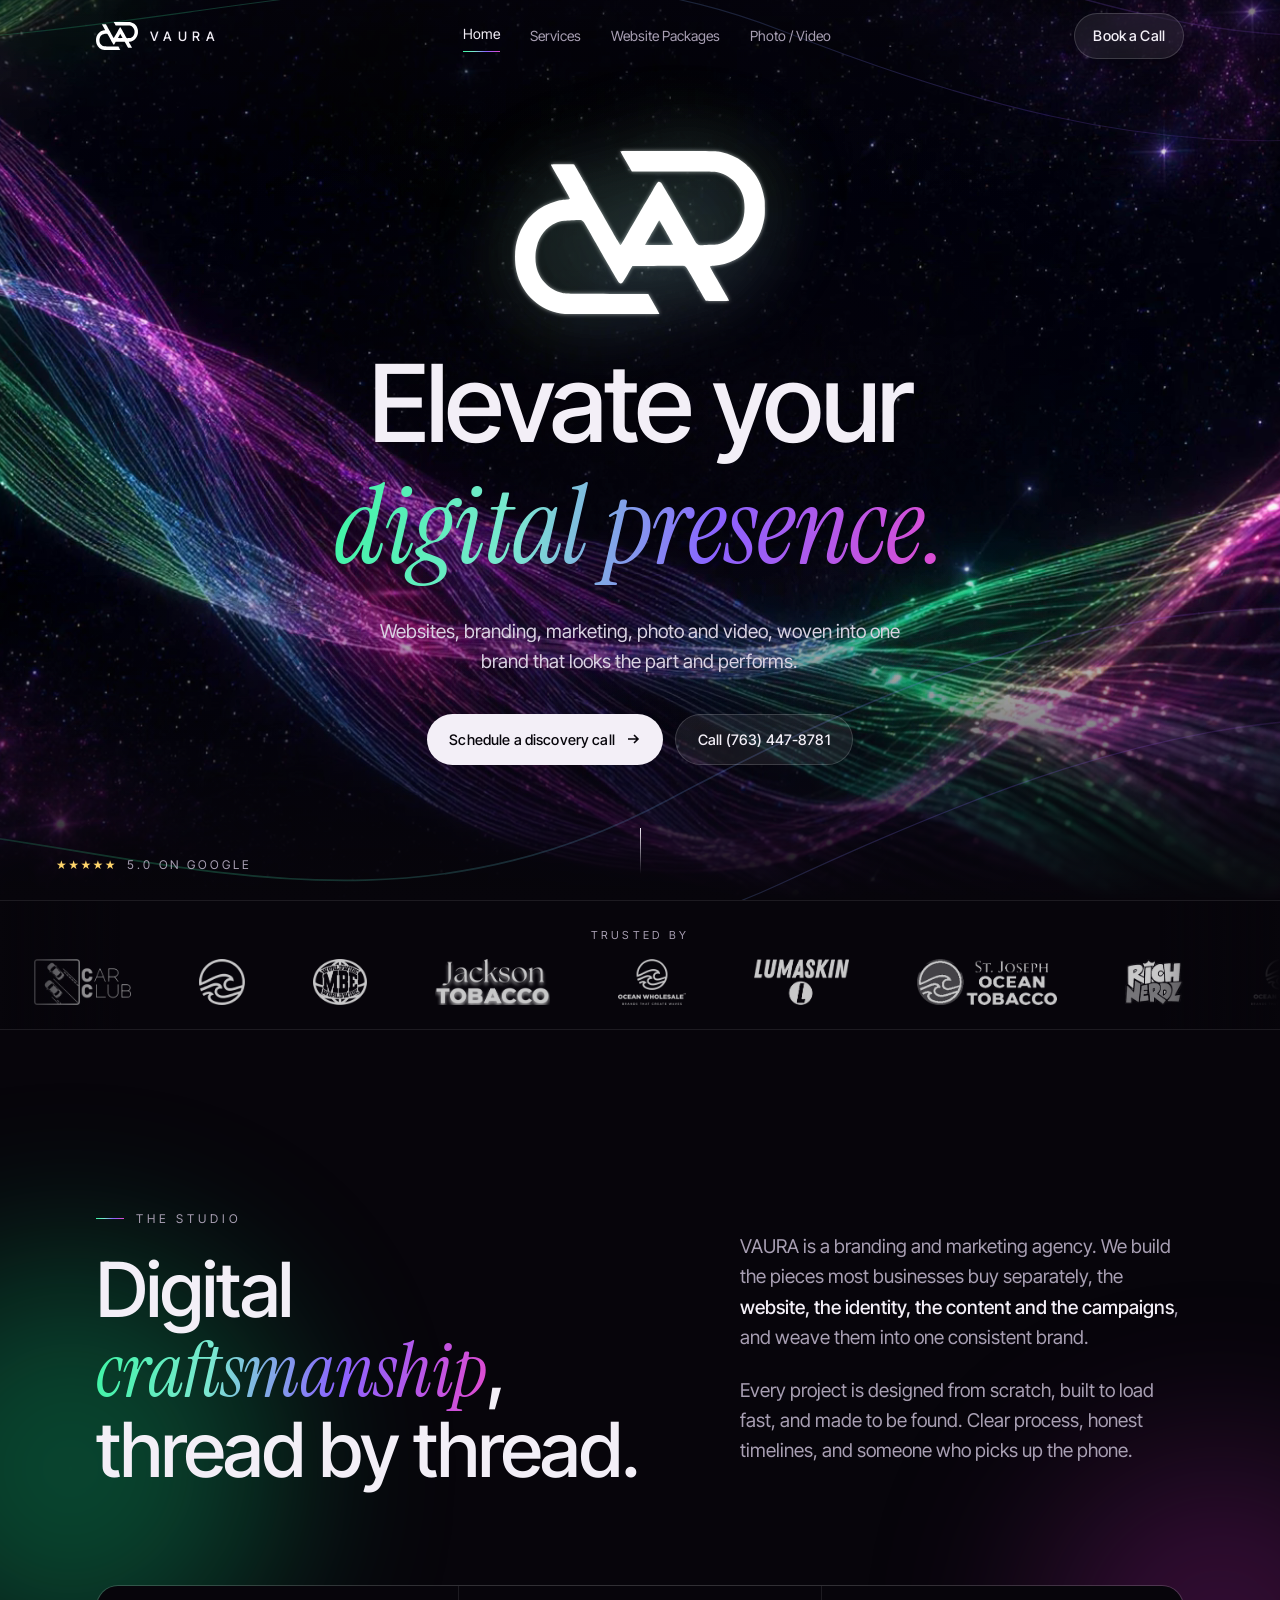
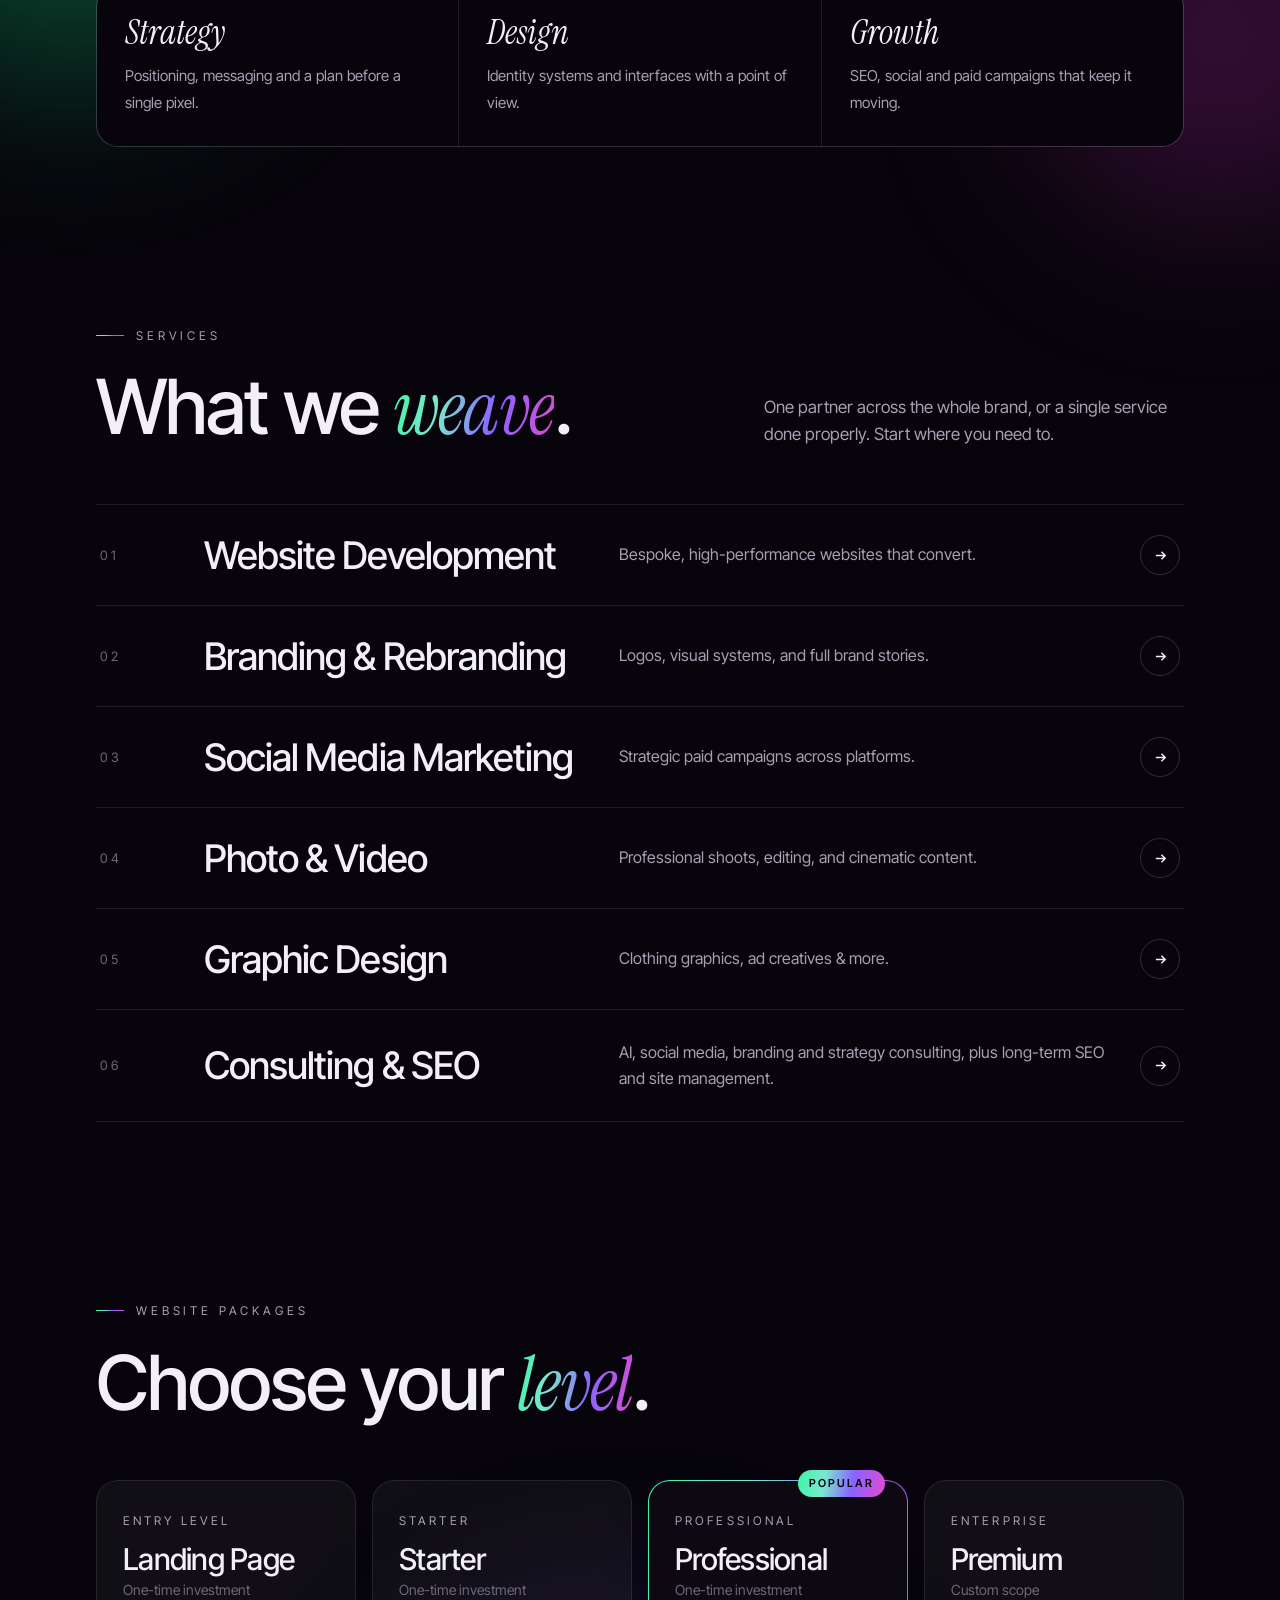
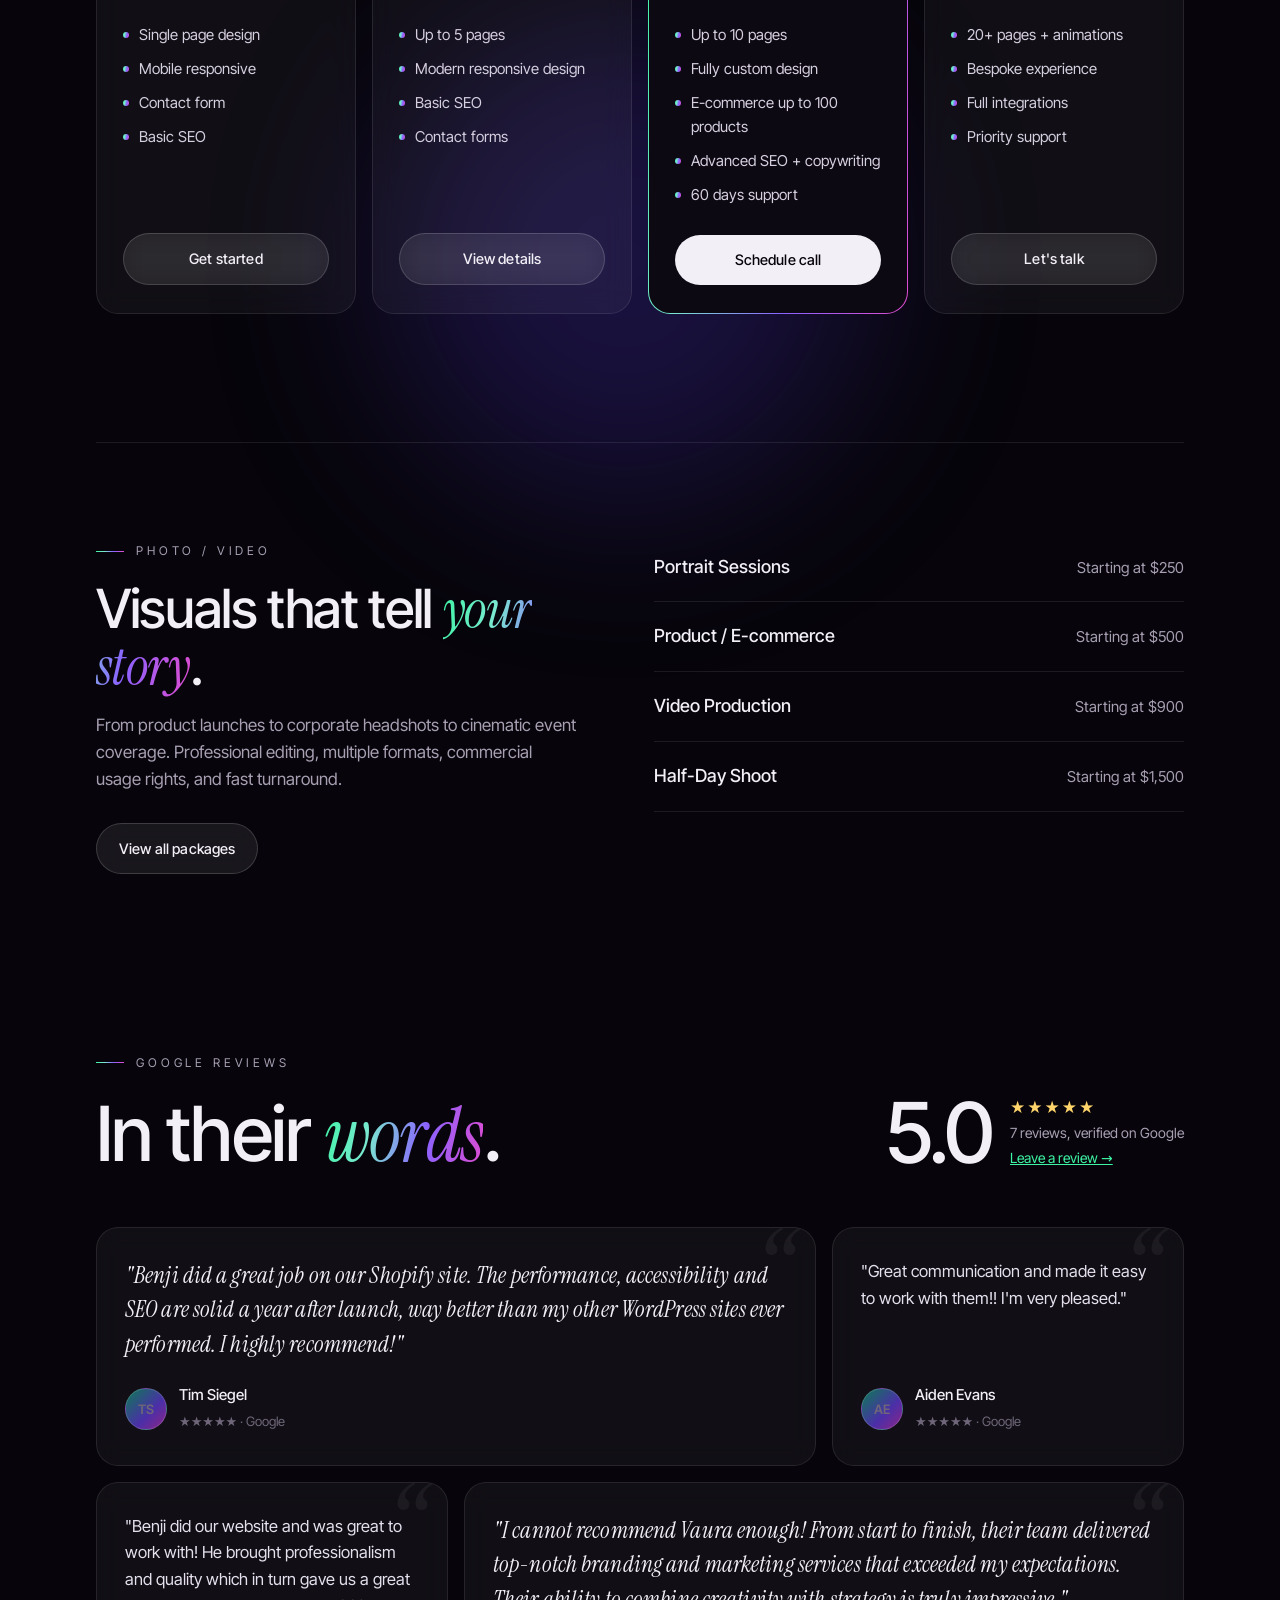
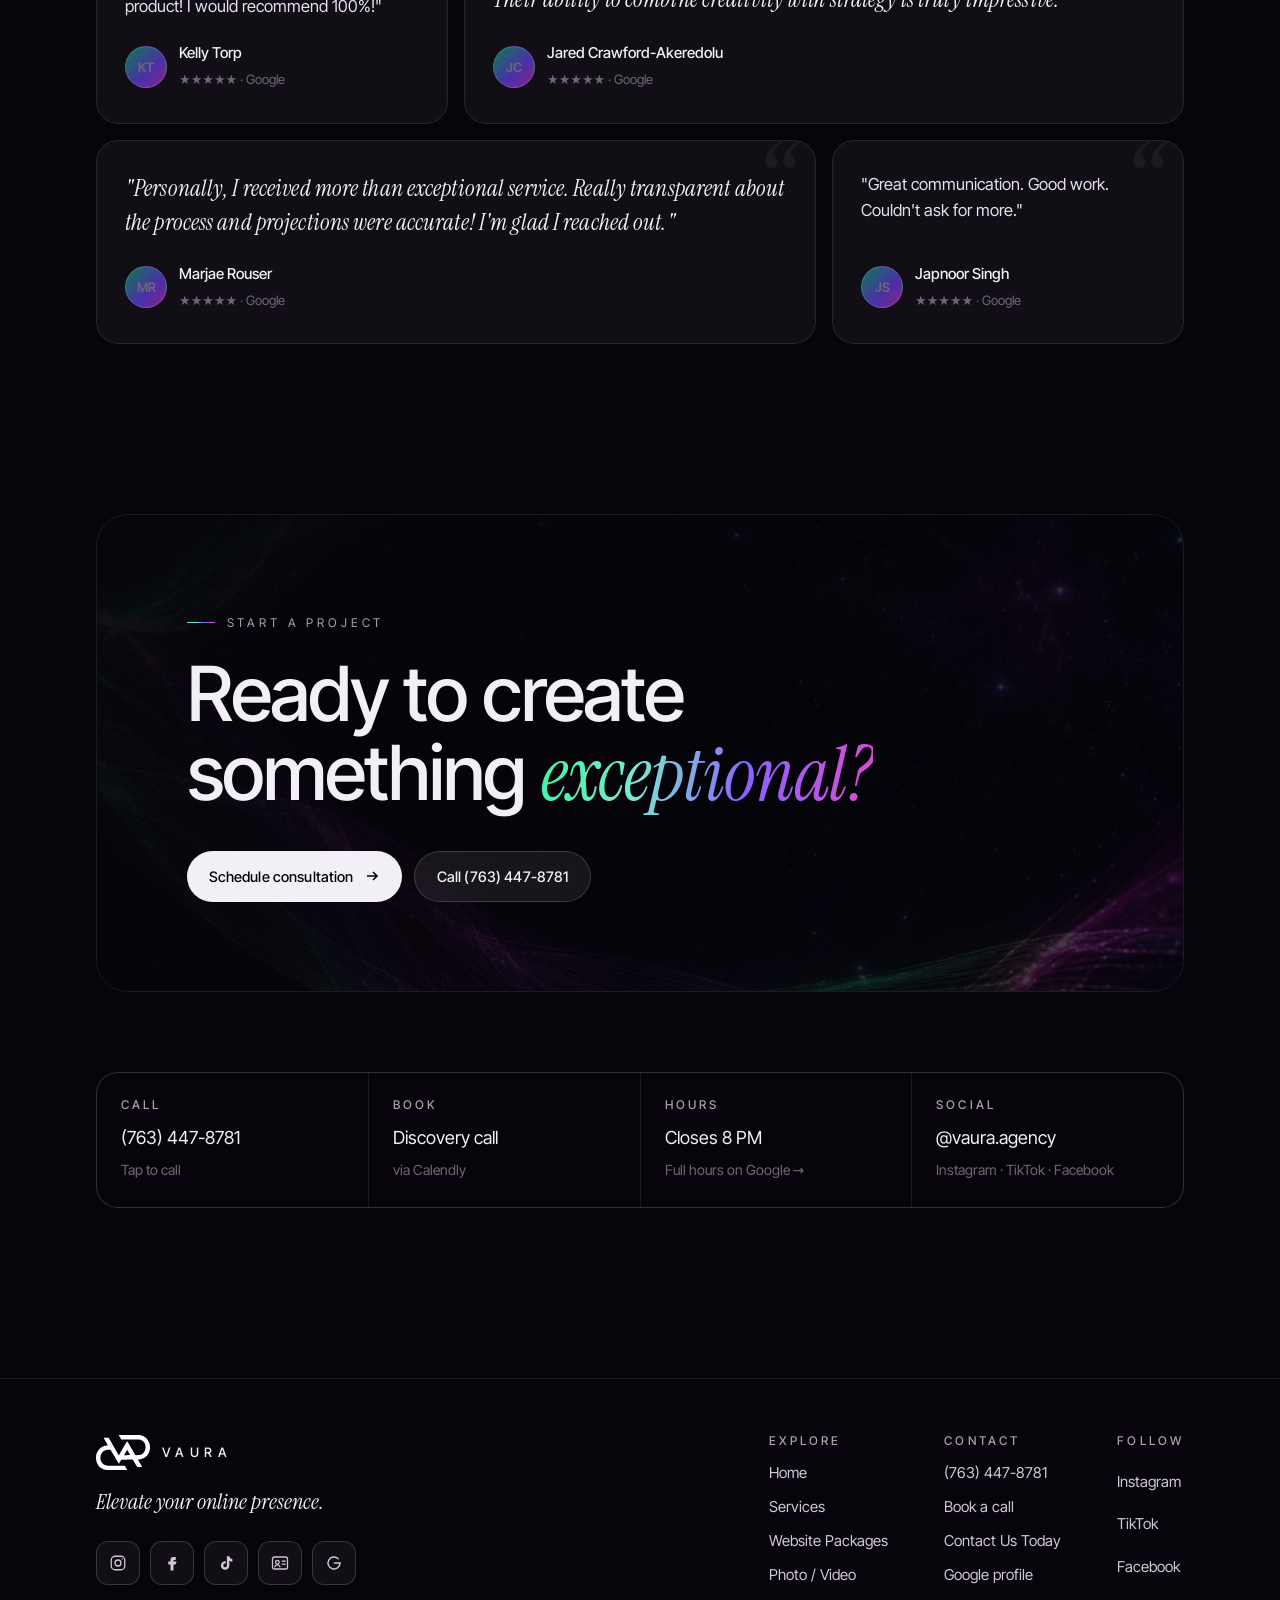
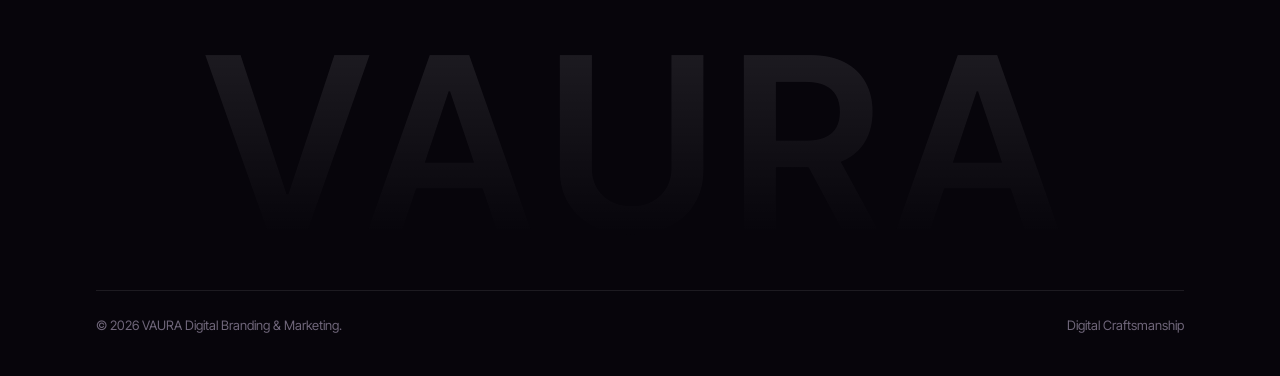
==== commit 83230afa: "Add CGS Insurance and Connected Tulum to brands strip and portfolio Co-Authored-By: Claude Sonnet 5." ====
--- a/index.html
+++ b/index.html
@@ -120,8 +120,8 @@
 <div class="partners" aria-label="Brands we've worked with">
   <span class="label">Trusted by</span>
   <div class="track">
-    <img src="assets/partners/ccr.webp" alt="Car Club" width="232" height="110" loading="lazy" decoding="async"><img src="assets/partners/ocean-wholesale.webp" alt="Ocean Wholesale" width="110" height="110" loading="lazy" decoding="async"><img src="assets/partners/mbe.webp" alt="MBE Worldwide" width="129" height="110" loading="lazy" decoding="async"><img src="assets/partners/jt.webp" alt="Jackson Tobacco" width="275" height="110" loading="lazy" decoding="async"><img src="assets/partners/ow.webp" alt="Ocean Wholesale" width="162" height="110" loading="lazy" decoding="async"><img src="assets/partners/lumaskin.webp" alt="Lumaskin" width="229" height="110" loading="lazy" decoding="async"><img src="assets/partners/stj.webp" alt="St. Joseph Ocean Tobacco" width="333" height="110" loading="lazy" decoding="async"><img src="assets/partners/rich-nerdz.webp" alt="Rich Nerdz" width="139" height="110" loading="lazy" decoding="async"><img src="assets/partners/ot.webp" alt="Ocean Tobacco" width="146" height="110" loading="lazy" decoding="async"><img src="assets/partners/pure-mechanical.webp" alt="Pure Mechanical" width="152" height="110" loading="lazy" decoding="async"><img src="assets/partners/vox.webp" alt="Vox" width="138" height="110" loading="lazy" decoding="async"><img src="assets/partners/matrix-medical.webp" alt="Matrix Medical" width="251" height="110" loading="lazy" decoding="async"><img src="assets/partners/mow-bros.webp" alt="Mow Bros" width="150" height="110" loading="lazy" decoding="async">
-    <span class="dup" aria-hidden="true"><img src="assets/partners/ccr.webp" alt="" width="232" height="110" loading="lazy" decoding="async"><img src="assets/partners/ocean-wholesale.webp" alt="" width="110" height="110" loading="lazy" decoding="async"><img src="assets/partners/mbe.webp" alt="" width="129" height="110" loading="lazy" decoding="async"><img src="assets/partners/jt.webp" alt="" width="275" height="110" loading="lazy" decoding="async"><img src="assets/partners/ow.webp" alt="" width="162" height="110" loading="lazy" decoding="async"><img src="assets/partners/lumaskin.webp" alt="" width="229" height="110" loading="lazy" decoding="async"><img src="assets/partners/stj.webp" alt="" width="333" height="110" loading="lazy" decoding="async"><img src="assets/partners/rich-nerdz.webp" alt="" width="139" height="110" loading="lazy" decoding="async"><img src="assets/partners/ot.webp" alt="" width="146" height="110" loading="lazy" decoding="async"><img src="assets/partners/pure-mechanical.webp" alt="" width="152" height="110" loading="lazy" decoding="async"><img src="assets/partners/vox.webp" alt="" width="138" height="110" loading="lazy" decoding="async"><img src="assets/partners/matrix-medical.webp" alt="" width="251" height="110" loading="lazy" decoding="async"><img src="assets/partners/mow-bros.webp" alt="" width="150" height="110" loading="lazy" decoding="async"></span>
+    <img src="assets/partners/ccr.webp" alt="Car Club" width="232" height="110" loading="lazy" decoding="async"><img src="assets/partners/ocean-wholesale.webp" alt="Ocean Wholesale" width="110" height="110" loading="lazy" decoding="async"><img src="assets/partners/mbe.webp" alt="MBE Worldwide" width="129" height="110" loading="lazy" decoding="async"><img src="assets/partners/jt.webp" alt="Jackson Tobacco" width="275" height="110" loading="lazy" decoding="async"><img src="assets/partners/ow.webp" alt="Ocean Wholesale" width="162" height="110" loading="lazy" decoding="async"><img src="assets/partners/lumaskin.webp" alt="Lumaskin" width="229" height="110" loading="lazy" decoding="async"><img src="assets/partners/stj.webp" alt="St. Joseph Ocean Tobacco" width="333" height="110" loading="lazy" decoding="async"><img src="assets/partners/rich-nerdz.webp" alt="Rich Nerdz" width="139" height="110" loading="lazy" decoding="async"><img src="assets/partners/ot.webp" alt="Ocean Tobacco" width="146" height="110" loading="lazy" decoding="async"><img src="assets/partners/pure-mechanical.webp" alt="Pure Mechanical" width="152" height="110" loading="lazy" decoding="async"><img src="assets/partners/vox.webp" alt="Vox" width="138" height="110" loading="lazy" decoding="async"><img src="assets/partners/matrix-medical.webp" alt="Matrix Medical" width="251" height="110" loading="lazy" decoding="async"><img src="assets/partners/mow-bros.webp" alt="Mow Bros" width="150" height="110" loading="lazy" decoding="async"><img src="assets/partners/cgs-insurance.webp" alt="CGS Insurance" width="387" height="110" loading="lazy" decoding="async"><img src="assets/partners/connected-tulum.webp" alt="Connected Tulum" width="334" height="110" loading="lazy" decoding="async">
+    <span class="dup" aria-hidden="true"><img src="assets/partners/ccr.webp" alt="" width="232" height="110" loading="lazy" decoding="async"><img src="assets/partners/ocean-wholesale.webp" alt="" width="110" height="110" loading="lazy" decoding="async"><img src="assets/partners/mbe.webp" alt="" width="129" height="110" loading="lazy" decoding="async"><img src="assets/partners/jt.webp" alt="" width="275" height="110" loading="lazy" decoding="async"><img src="assets/partners/ow.webp" alt="" width="162" height="110" loading="lazy" decoding="async"><img src="assets/partners/lumaskin.webp" alt="" width="229" height="110" loading="lazy" decoding="async"><img src="assets/partners/stj.webp" alt="" width="333" height="110" loading="lazy" decoding="async"><img src="assets/partners/rich-nerdz.webp" alt="" width="139" height="110" loading="lazy" decoding="async"><img src="assets/partners/ot.webp" alt="" width="146" height="110" loading="lazy" decoding="async"><img src="assets/partners/pure-mechanical.webp" alt="" width="152" height="110" loading="lazy" decoding="async"><img src="assets/partners/vox.webp" alt="" width="138" height="110" loading="lazy" decoding="async"><img src="assets/partners/matrix-medical.webp" alt="" width="251" height="110" loading="lazy" decoding="async"><img src="assets/partners/mow-bros.webp" alt="" width="150" height="110" loading="lazy" decoding="async"><img src="assets/partners/cgs-insurance.webp" alt="" width="387" height="110" loading="lazy" decoding="async"><img src="assets/partners/connected-tulum.webp" alt="" width="334" height="110" loading="lazy" decoding="async"></span>
   </div>
 </div>
 
--- a/site.css
+++ b/site.css
@@ -79,6 +79,16 @@
 .layer-front .pulse{stroke-dasharray:90 1910;animation:flow 14s linear infinite;opacity:.95}
 .layer-front .pulse:not(.core){opacity:.7}
 @keyframes flow{from{stroke-dashoffset:2000}to{stroke-dashoffset:0}}
+/* Phones: the beams re-rasterized an SVG blur filter plus a screen blend over the playing video every frame,
+   which is what made them stutter. Same look, cheaper: soft wide stroke instead of the blur, normal blend,
+   own compositor layer, and paused whenever the hero is off screen. */
+@media (max-width:860px){
+  .layer-front svg{mix-blend-mode:normal;transform:translateZ(0);backface-visibility:hidden}
+  .layer-front .pulse{filter:none!important}
+  .layer-front .pulse:not(.core){stroke-width:6;opacity:.26}
+  .layer-front .pulse.core{opacity:1}
+}
+.hero.offscreen .layer-front .pulse{animation-play-state:paused}
 .layer-mid{z-index:4;display:grid;place-items:center;text-align:center;padding:96px var(--pad) 80px}
 .hero-inner{max-width:900px}
 .mark{width:clamp(150px,22vw,250px);margin:0 auto 34px;filter:drop-shadow(0 0 40px rgba(122,232,208,.25)) drop-shadow(0 0 2px rgba(255,255,255,.6))}
@@ -284,6 +294,9 @@
 #mobile-menu a{text-decoration:none;padding:14px 16px;border-radius:14px;font-size:17px;color:var(--text)}
 #mobile-menu a:hover,#mobile-menu a[aria-current="page"]{background:var(--glass-2)}
 #mobile-menu .btn{justify-content:center;margin-top:8px}
+/* the generic "#mobile-menu a" color/hover rules outrank .btn-solid, which left the Book a Call button white on white */
+#mobile-menu .btn-solid,#mobile-menu .btn-solid:hover{background:var(--text);color:var(--ink)}
+#mobile-menu .btn-solid:active{background:#fff;color:var(--ink)}
 @media (max-width:860px){.menu-btn{display:grid}.nav .wrap>.btn{display:none}}
 
 /* sub-page hero */
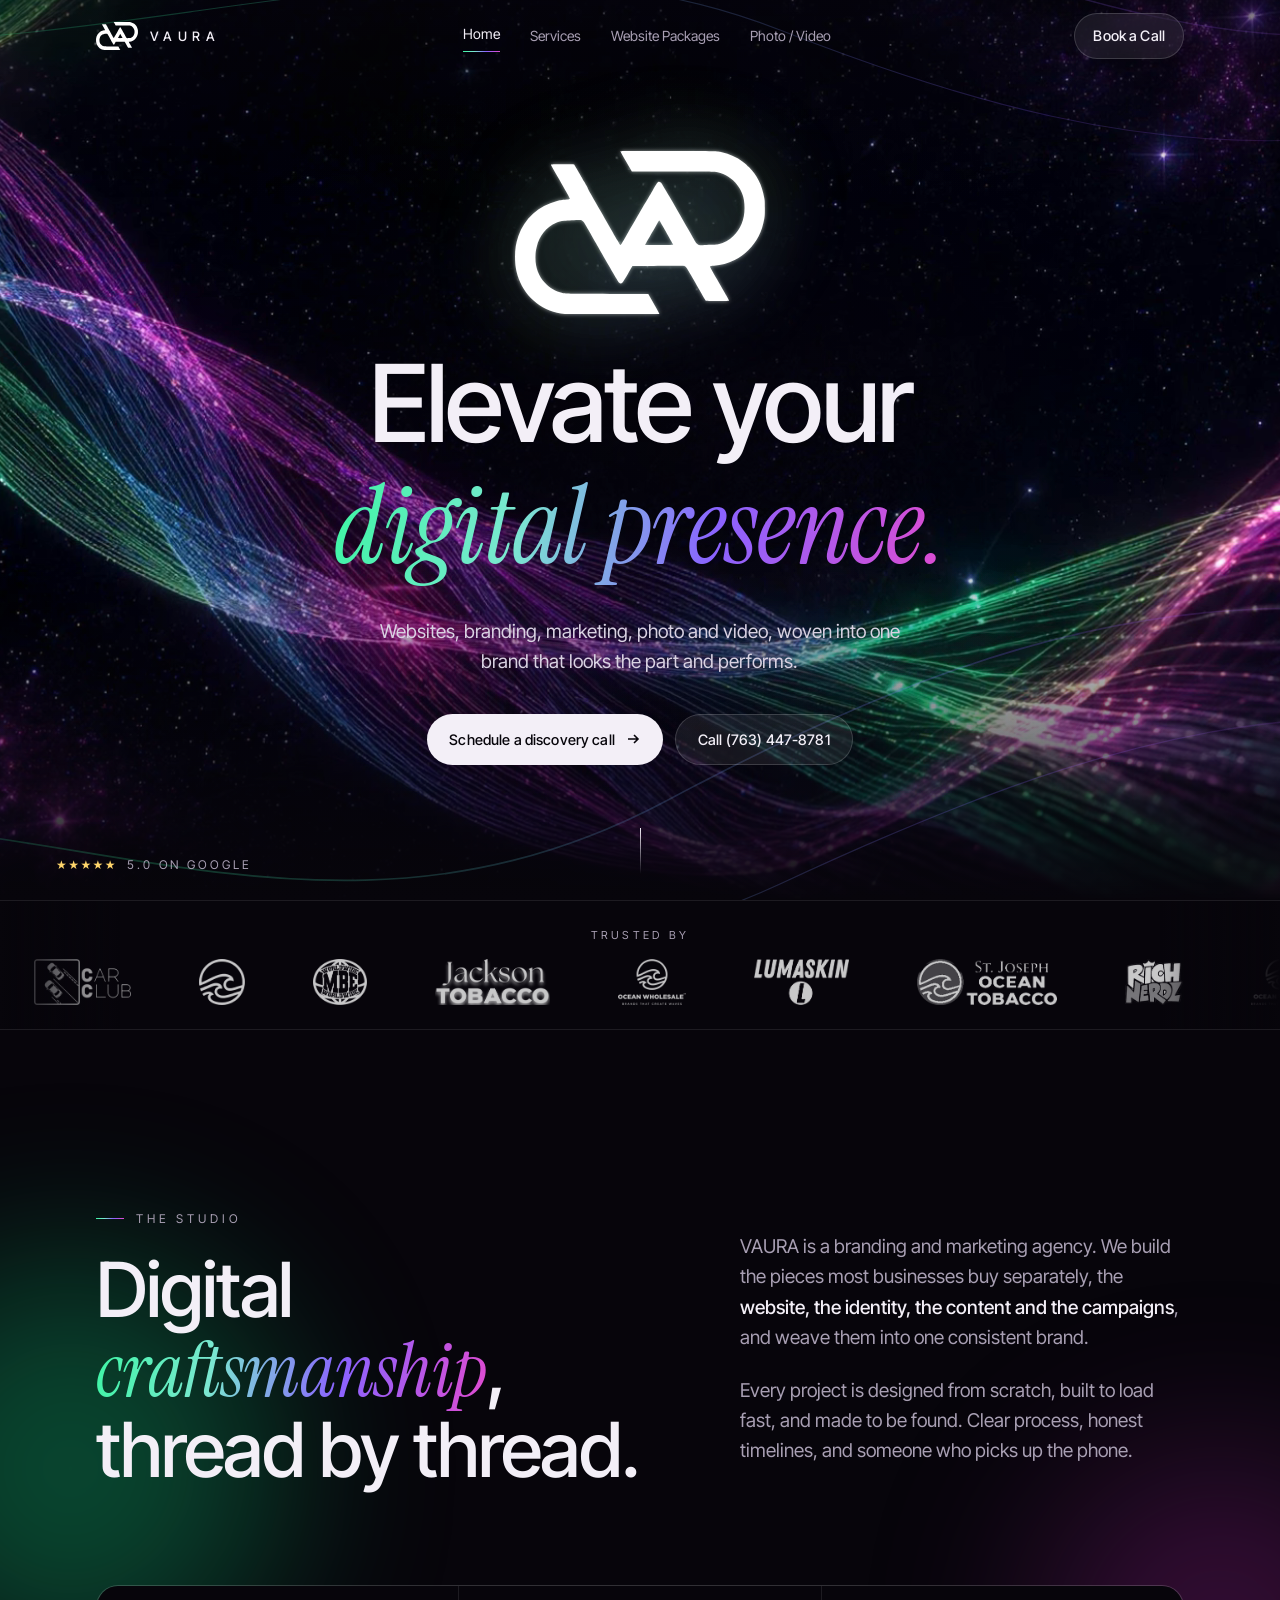
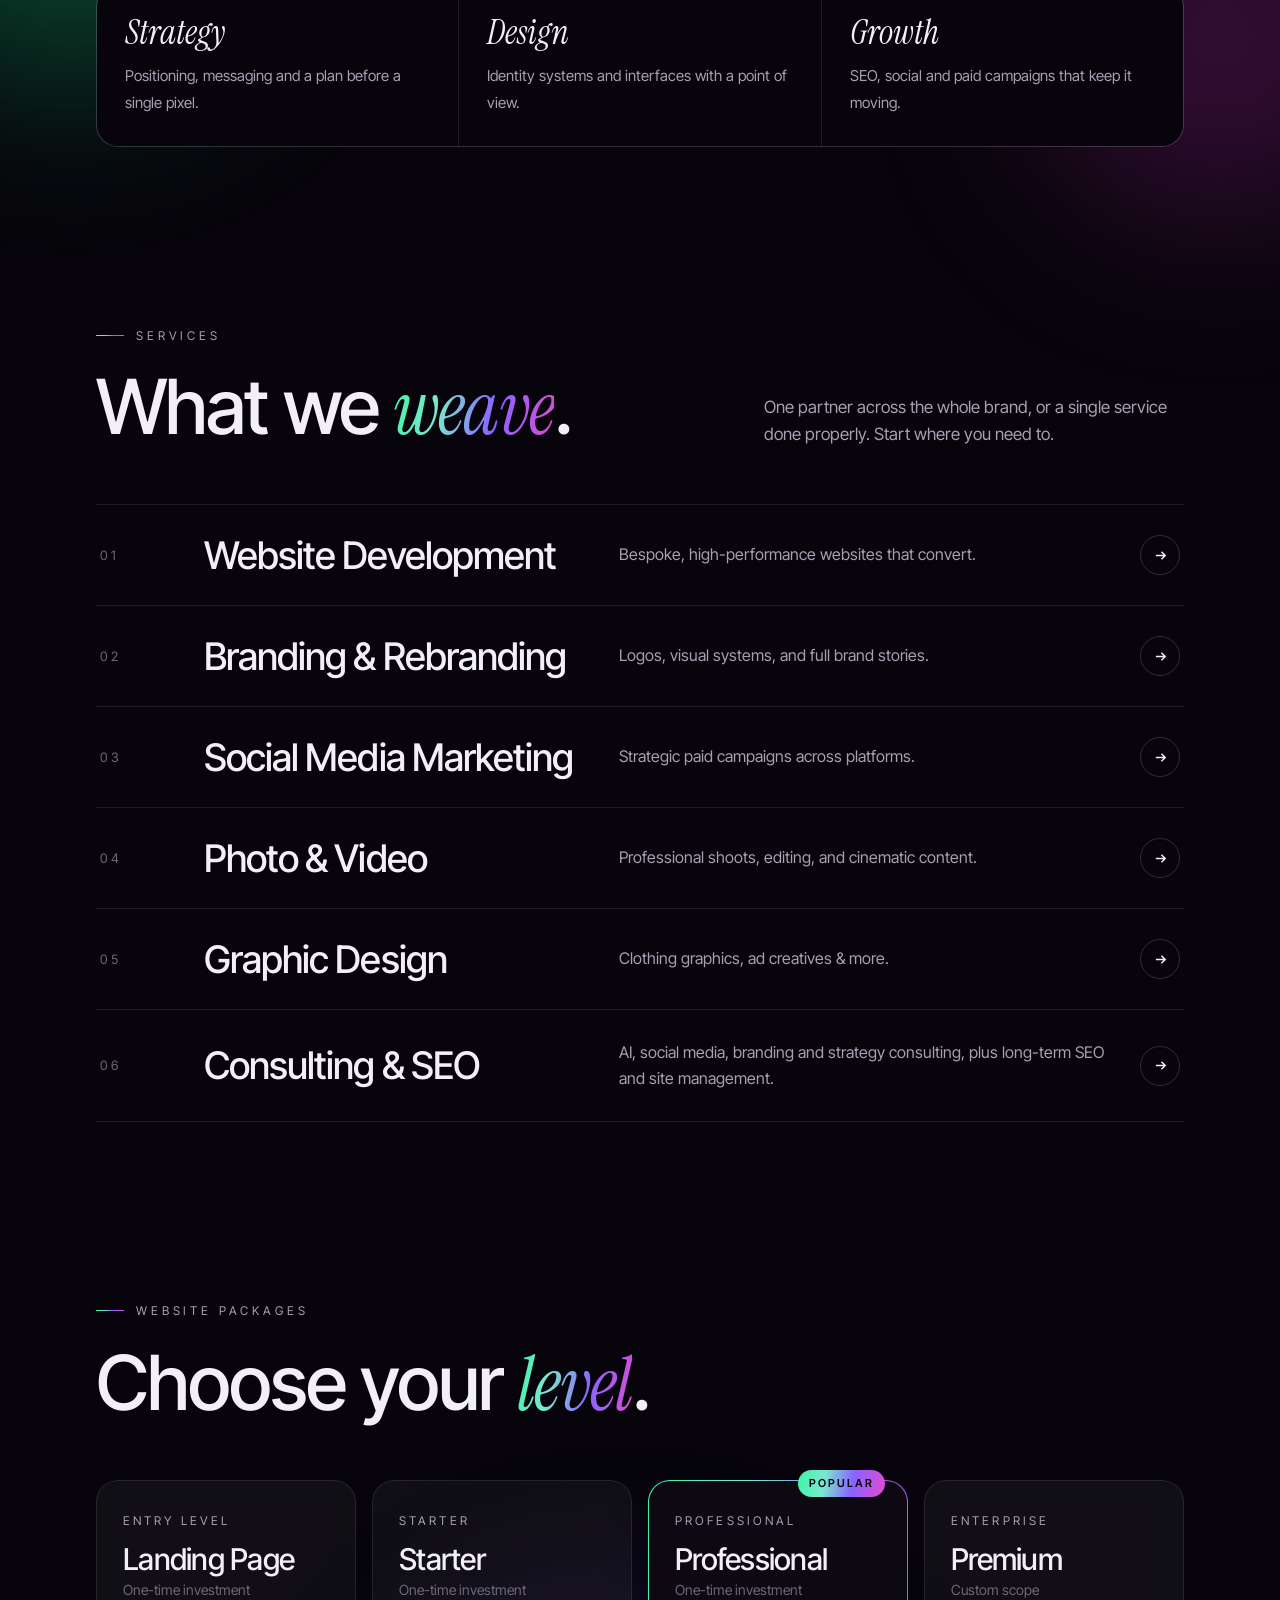
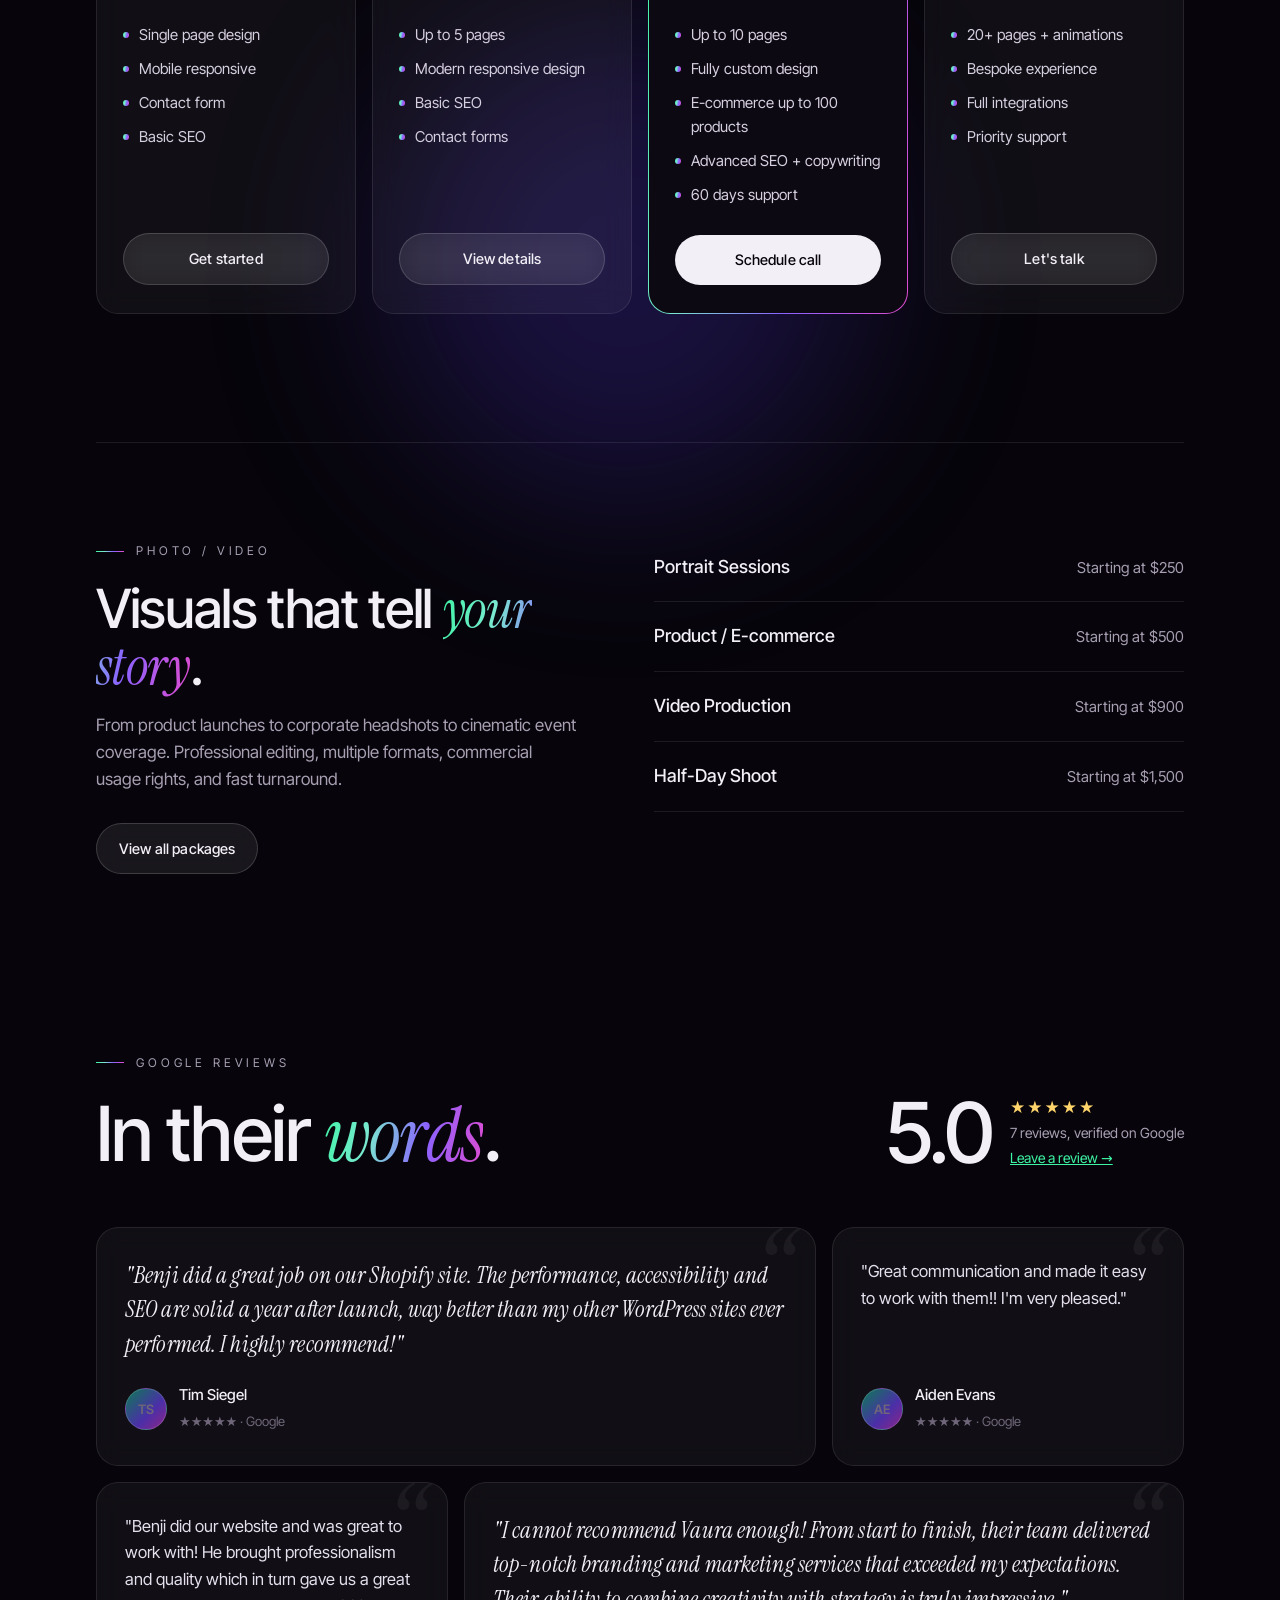
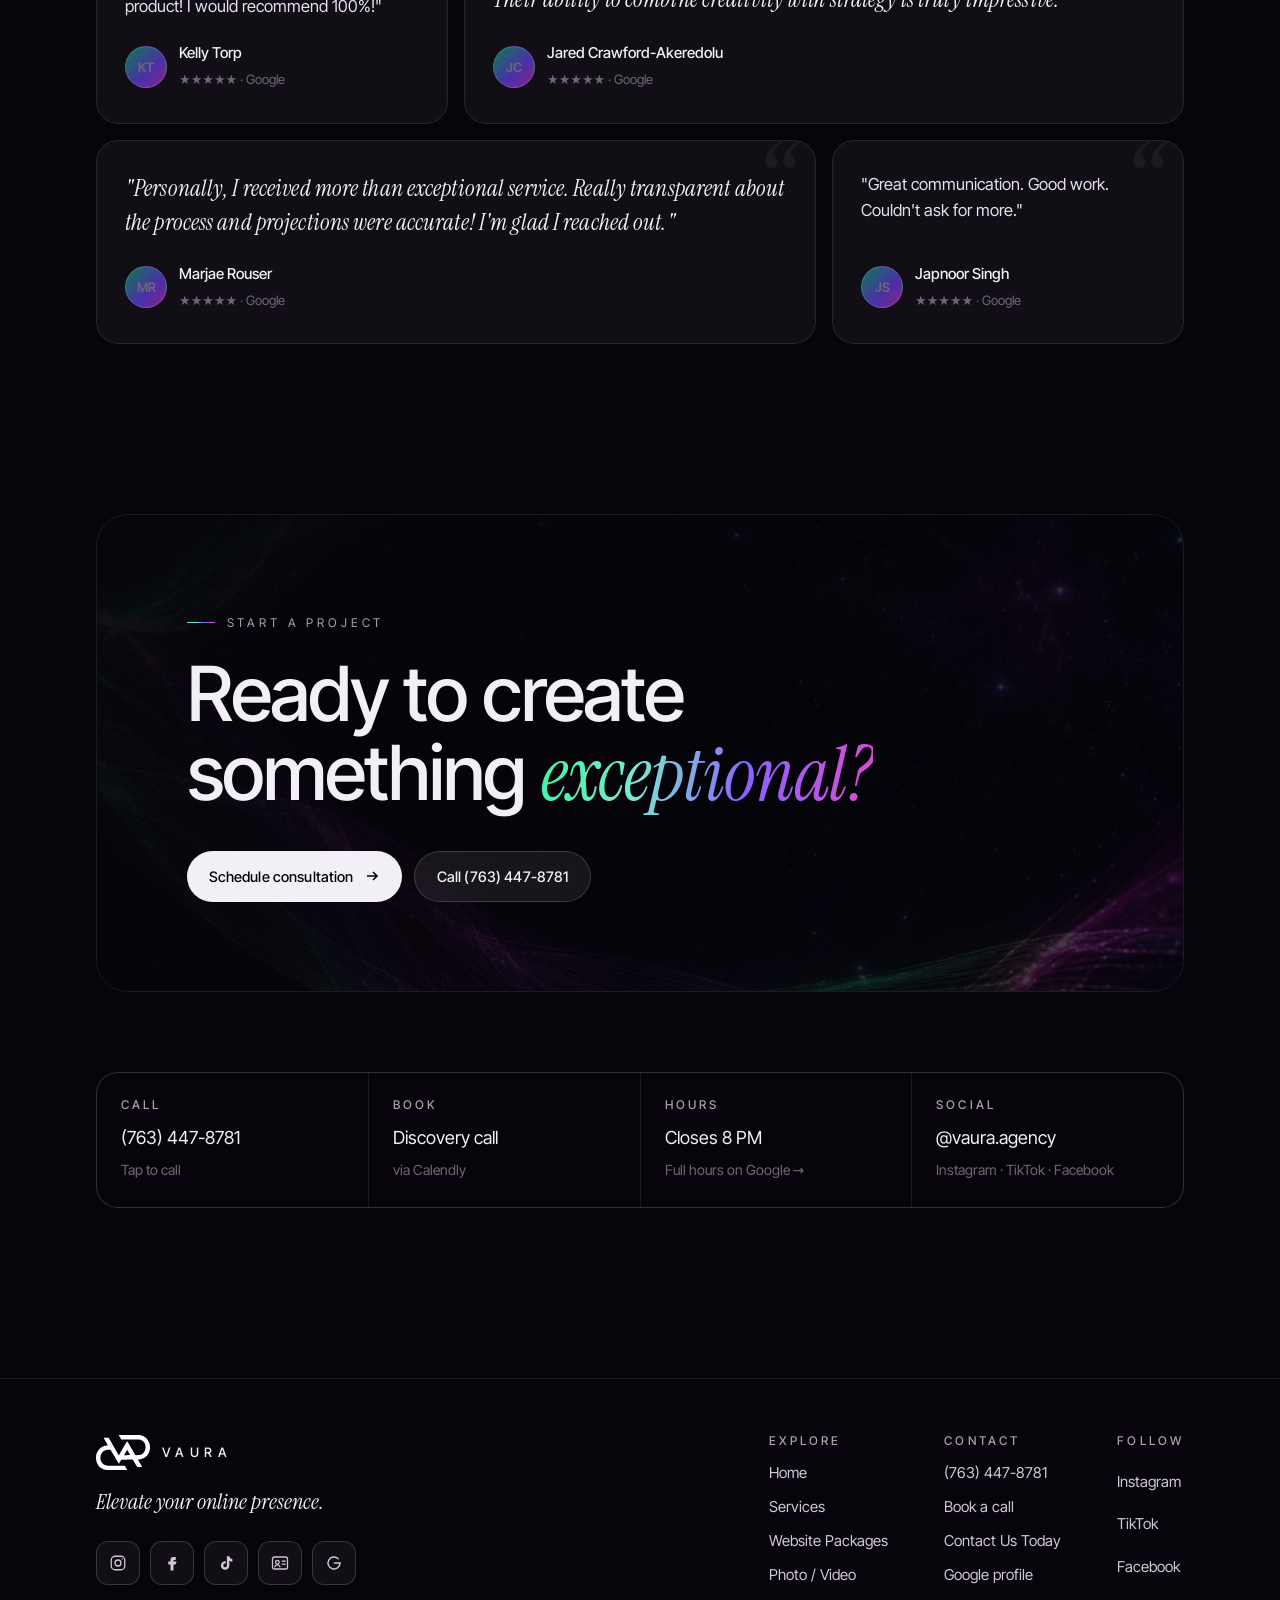
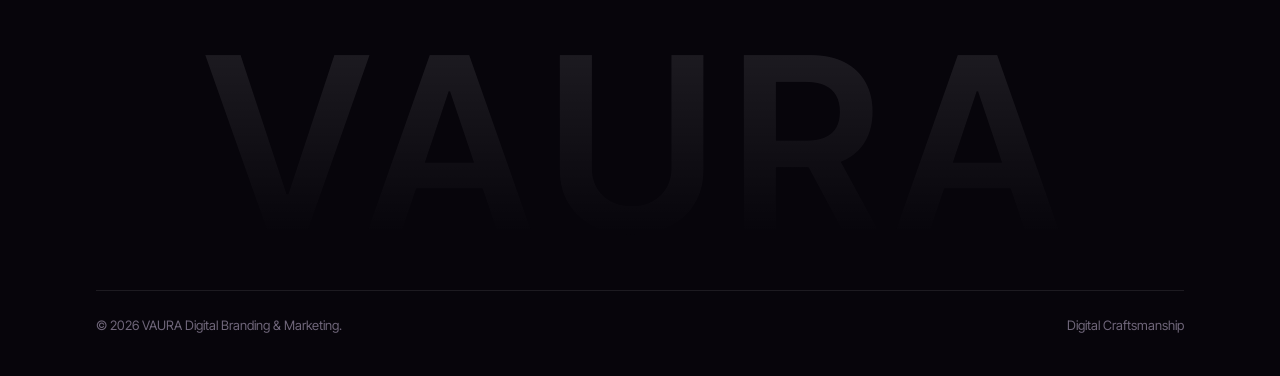
==== commit 2c132324: "Make CGS and Connected Tulum brand logos white to match the strip Co-Authored-By: Claude Sonnet 5.5 " ====
--- a/index.html
+++ b/index.html
@@ -120,8 +120,8 @@
 <div class="partners" aria-label="Brands we've worked with">
   <span class="label">Trusted by</span>
   <div class="track">
-    <img src="assets/partners/ccr.webp" alt="Car Club" width="232" height="110" loading="lazy" decoding="async"><img src="assets/partners/ocean-wholesale.webp" alt="Ocean Wholesale" width="110" height="110" loading="lazy" decoding="async"><img src="assets/partners/mbe.webp" alt="MBE Worldwide" width="129" height="110" loading="lazy" decoding="async"><img src="assets/partners/jt.webp" alt="Jackson Tobacco" width="275" height="110" loading="lazy" decoding="async"><img src="assets/partners/ow.webp" alt="Ocean Wholesale" width="162" height="110" loading="lazy" decoding="async"><img src="assets/partners/lumaskin.webp" alt="Lumaskin" width="229" height="110" loading="lazy" decoding="async"><img src="assets/partners/stj.webp" alt="St. Joseph Ocean Tobacco" width="333" height="110" loading="lazy" decoding="async"><img src="assets/partners/rich-nerdz.webp" alt="Rich Nerdz" width="139" height="110" loading="lazy" decoding="async"><img src="assets/partners/ot.webp" alt="Ocean Tobacco" width="146" height="110" loading="lazy" decoding="async"><img src="assets/partners/pure-mechanical.webp" alt="Pure Mechanical" width="152" height="110" loading="lazy" decoding="async"><img src="assets/partners/vox.webp" alt="Vox" width="138" height="110" loading="lazy" decoding="async"><img src="assets/partners/matrix-medical.webp" alt="Matrix Medical" width="251" height="110" loading="lazy" decoding="async"><img src="assets/partners/mow-bros.webp" alt="Mow Bros" width="150" height="110" loading="lazy" decoding="async"><img src="assets/partners/cgs-insurance.webp" alt="CGS Insurance" width="387" height="110" loading="lazy" decoding="async"><img src="assets/partners/connected-tulum.webp" alt="Connected Tulum" width="334" height="110" loading="lazy" decoding="async">
-    <span class="dup" aria-hidden="true"><img src="assets/partners/ccr.webp" alt="" width="232" height="110" loading="lazy" decoding="async"><img src="assets/partners/ocean-wholesale.webp" alt="" width="110" height="110" loading="lazy" decoding="async"><img src="assets/partners/mbe.webp" alt="" width="129" height="110" loading="lazy" decoding="async"><img src="assets/partners/jt.webp" alt="" width="275" height="110" loading="lazy" decoding="async"><img src="assets/partners/ow.webp" alt="" width="162" height="110" loading="lazy" decoding="async"><img src="assets/partners/lumaskin.webp" alt="" width="229" height="110" loading="lazy" decoding="async"><img src="assets/partners/stj.webp" alt="" width="333" height="110" loading="lazy" decoding="async"><img src="assets/partners/rich-nerdz.webp" alt="" width="139" height="110" loading="lazy" decoding="async"><img src="assets/partners/ot.webp" alt="" width="146" height="110" loading="lazy" decoding="async"><img src="assets/partners/pure-mechanical.webp" alt="" width="152" height="110" loading="lazy" decoding="async"><img src="assets/partners/vox.webp" alt="" width="138" height="110" loading="lazy" decoding="async"><img src="assets/partners/matrix-medical.webp" alt="" width="251" height="110" loading="lazy" decoding="async"><img src="assets/partners/mow-bros.webp" alt="" width="150" height="110" loading="lazy" decoding="async"><img src="assets/partners/cgs-insurance.webp" alt="" width="387" height="110" loading="lazy" decoding="async"><img src="assets/partners/connected-tulum.webp" alt="" width="334" height="110" loading="lazy" decoding="async"></span>
+    <img src="assets/partners/ccr.webp" alt="Car Club" width="232" height="110" loading="lazy" decoding="async"><img src="assets/partners/ocean-wholesale.webp" alt="Ocean Wholesale" width="110" height="110" loading="lazy" decoding="async"><img src="assets/partners/mbe.webp" alt="MBE Worldwide" width="129" height="110" loading="lazy" decoding="async"><img src="assets/partners/jt.webp" alt="Jackson Tobacco" width="275" height="110" loading="lazy" decoding="async"><img src="assets/partners/ow.webp" alt="Ocean Wholesale" width="162" height="110" loading="lazy" decoding="async"><img src="assets/partners/lumaskin.webp" alt="Lumaskin" width="229" height="110" loading="lazy" decoding="async"><img src="assets/partners/stj.webp" alt="St. Joseph Ocean Tobacco" width="333" height="110" loading="lazy" decoding="async"><img src="assets/partners/rich-nerdz.webp" alt="Rich Nerdz" width="139" height="110" loading="lazy" decoding="async"><img src="assets/partners/ot.webp" alt="Ocean Tobacco" width="146" height="110" loading="lazy" decoding="async"><img src="assets/partners/pure-mechanical.webp" alt="Pure Mechanical" width="152" height="110" loading="lazy" decoding="async"><img src="assets/partners/vox.webp" alt="Vox" width="138" height="110" loading="lazy" decoding="async"><img src="assets/partners/matrix-medical.webp" alt="Matrix Medical" width="251" height="110" loading="lazy" decoding="async"><img src="assets/partners/mow-bros.webp" alt="Mow Bros" width="150" height="110" loading="lazy" decoding="async"><img src="assets/partners/cgs-insurance.webp" alt="CGS Insurance" width="464" height="110" loading="lazy" decoding="async"><img src="assets/partners/connected-tulum.webp" alt="Connected Tulum" width="334" height="110" loading="lazy" decoding="async">
+    <span class="dup" aria-hidden="true"><img src="assets/partners/ccr.webp" alt="" width="232" height="110" loading="lazy" decoding="async"><img src="assets/partners/ocean-wholesale.webp" alt="" width="110" height="110" loading="lazy" decoding="async"><img src="assets/partners/mbe.webp" alt="" width="129" height="110" loading="lazy" decoding="async"><img src="assets/partners/jt.webp" alt="" width="275" height="110" loading="lazy" decoding="async"><img src="assets/partners/ow.webp" alt="" width="162" height="110" loading="lazy" decoding="async"><img src="assets/partners/lumaskin.webp" alt="" width="229" height="110" loading="lazy" decoding="async"><img src="assets/partners/stj.webp" alt="" width="333" height="110" loading="lazy" decoding="async"><img src="assets/partners/rich-nerdz.webp" alt="" width="139" height="110" loading="lazy" decoding="async"><img src="assets/partners/ot.webp" alt="" width="146" height="110" loading="lazy" decoding="async"><img src="assets/partners/pure-mechanical.webp" alt="" width="152" height="110" loading="lazy" decoding="async"><img src="assets/partners/vox.webp" alt="" width="138" height="110" loading="lazy" decoding="async"><img src="assets/partners/matrix-medical.webp" alt="" width="251" height="110" loading="lazy" decoding="async"><img src="assets/partners/mow-bros.webp" alt="" width="150" height="110" loading="lazy" decoding="async"><img src="assets/partners/cgs-insurance.webp" alt="" width="464" height="110" loading="lazy" decoding="async"><img src="assets/partners/connected-tulum.webp" alt="" width="334" height="110" loading="lazy" decoding="async"></span>
   </div>
 </div>
 
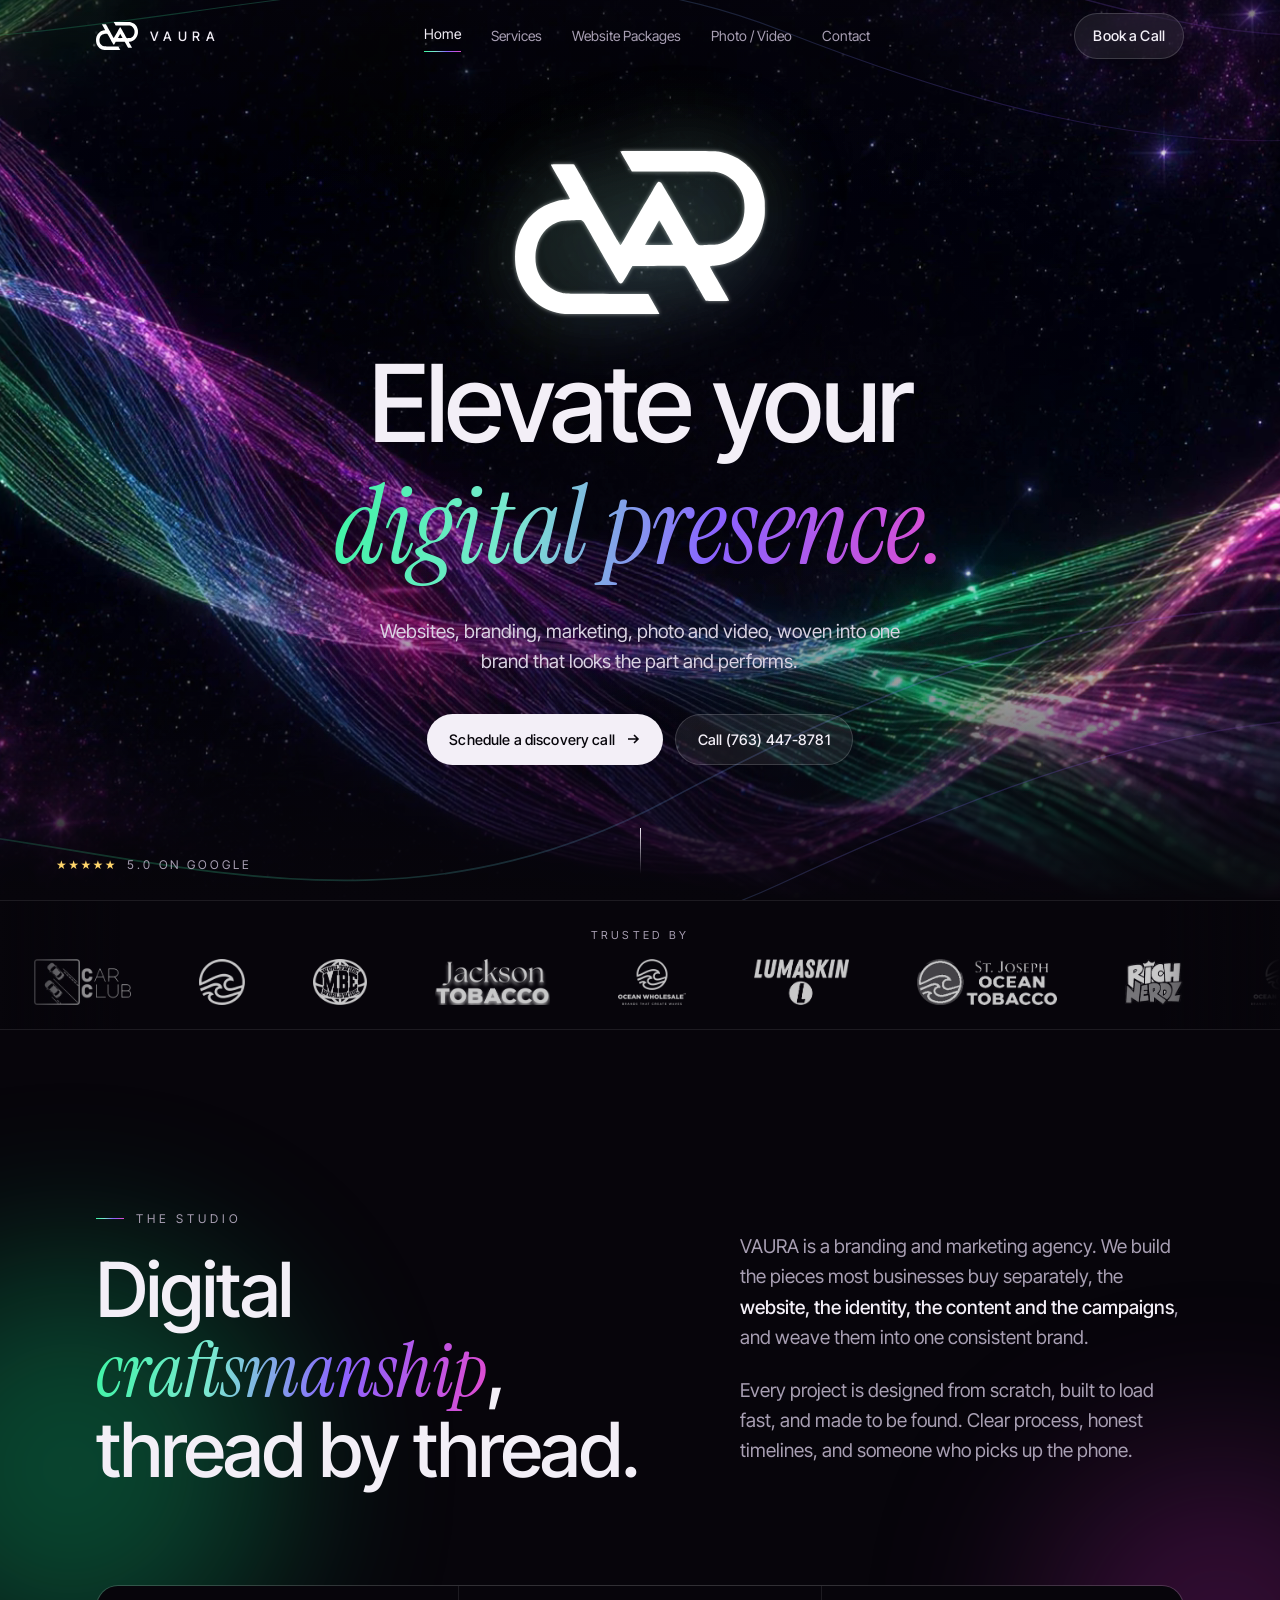
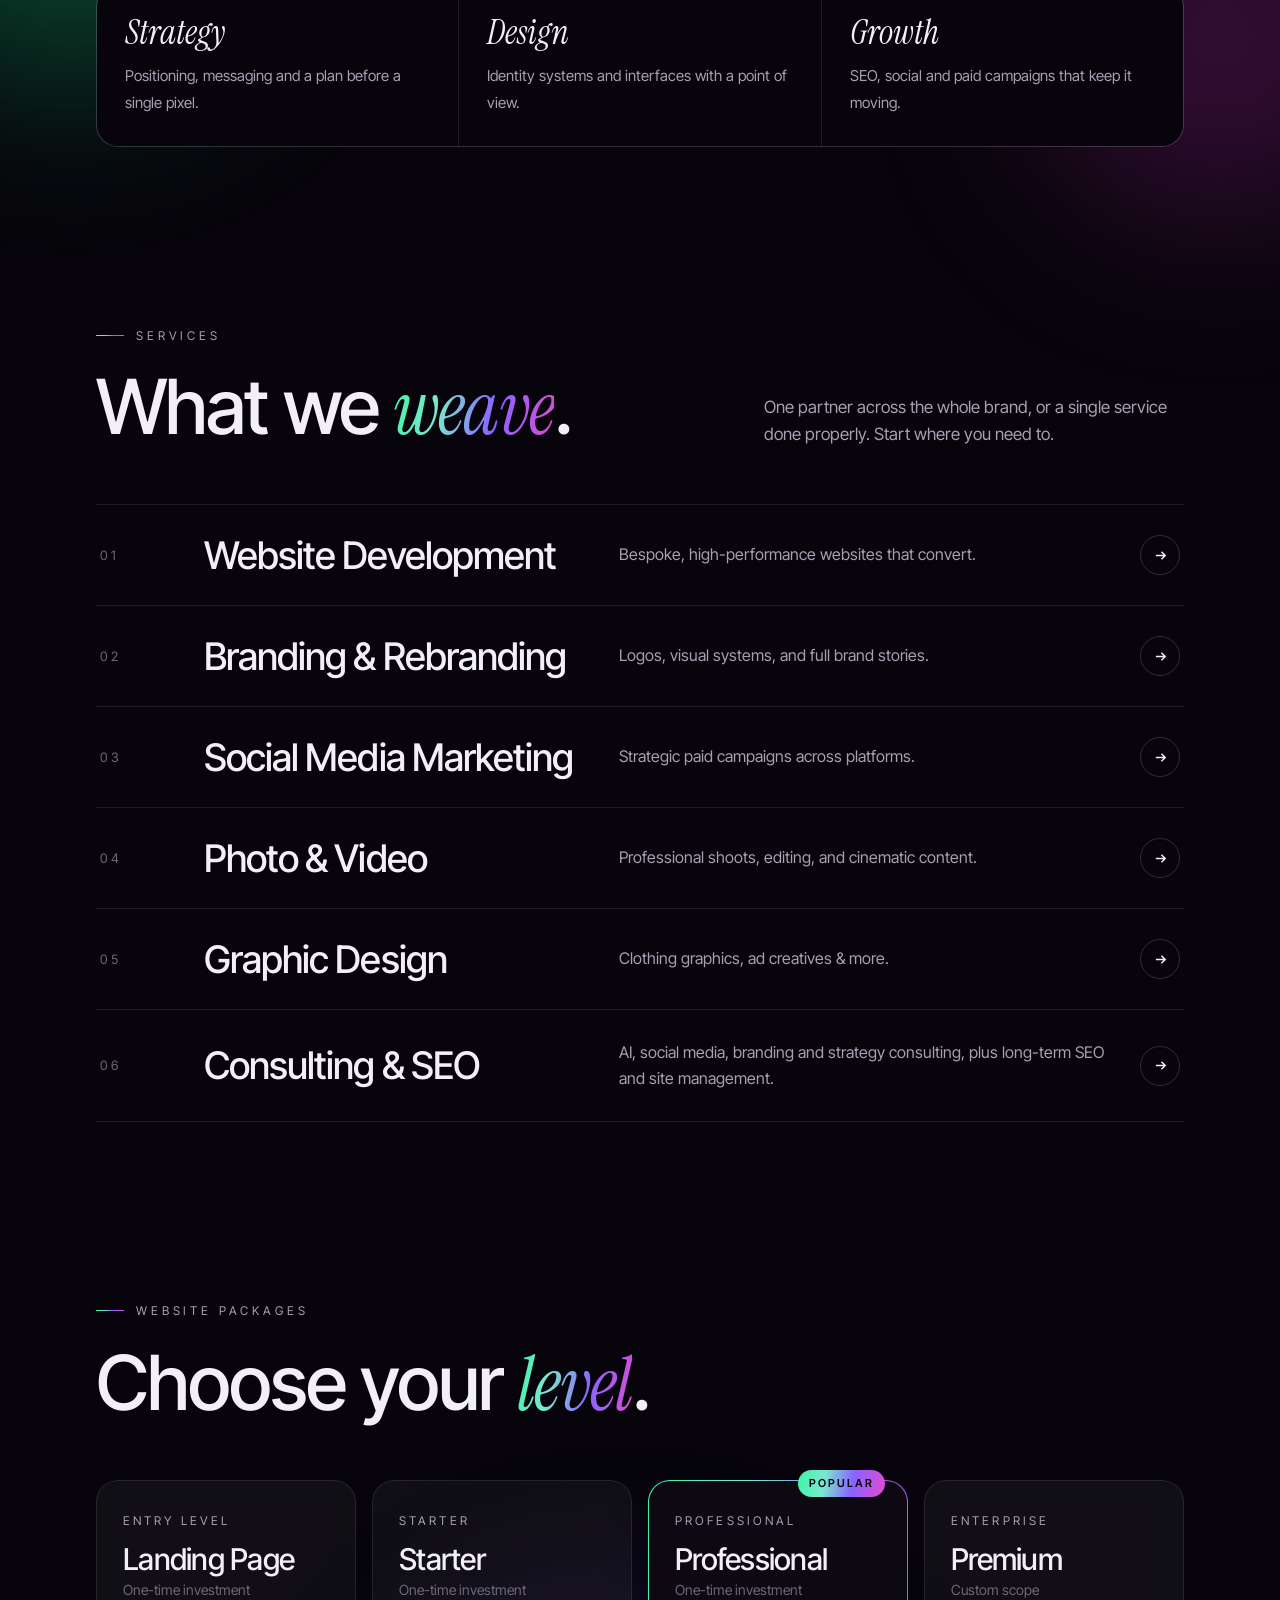
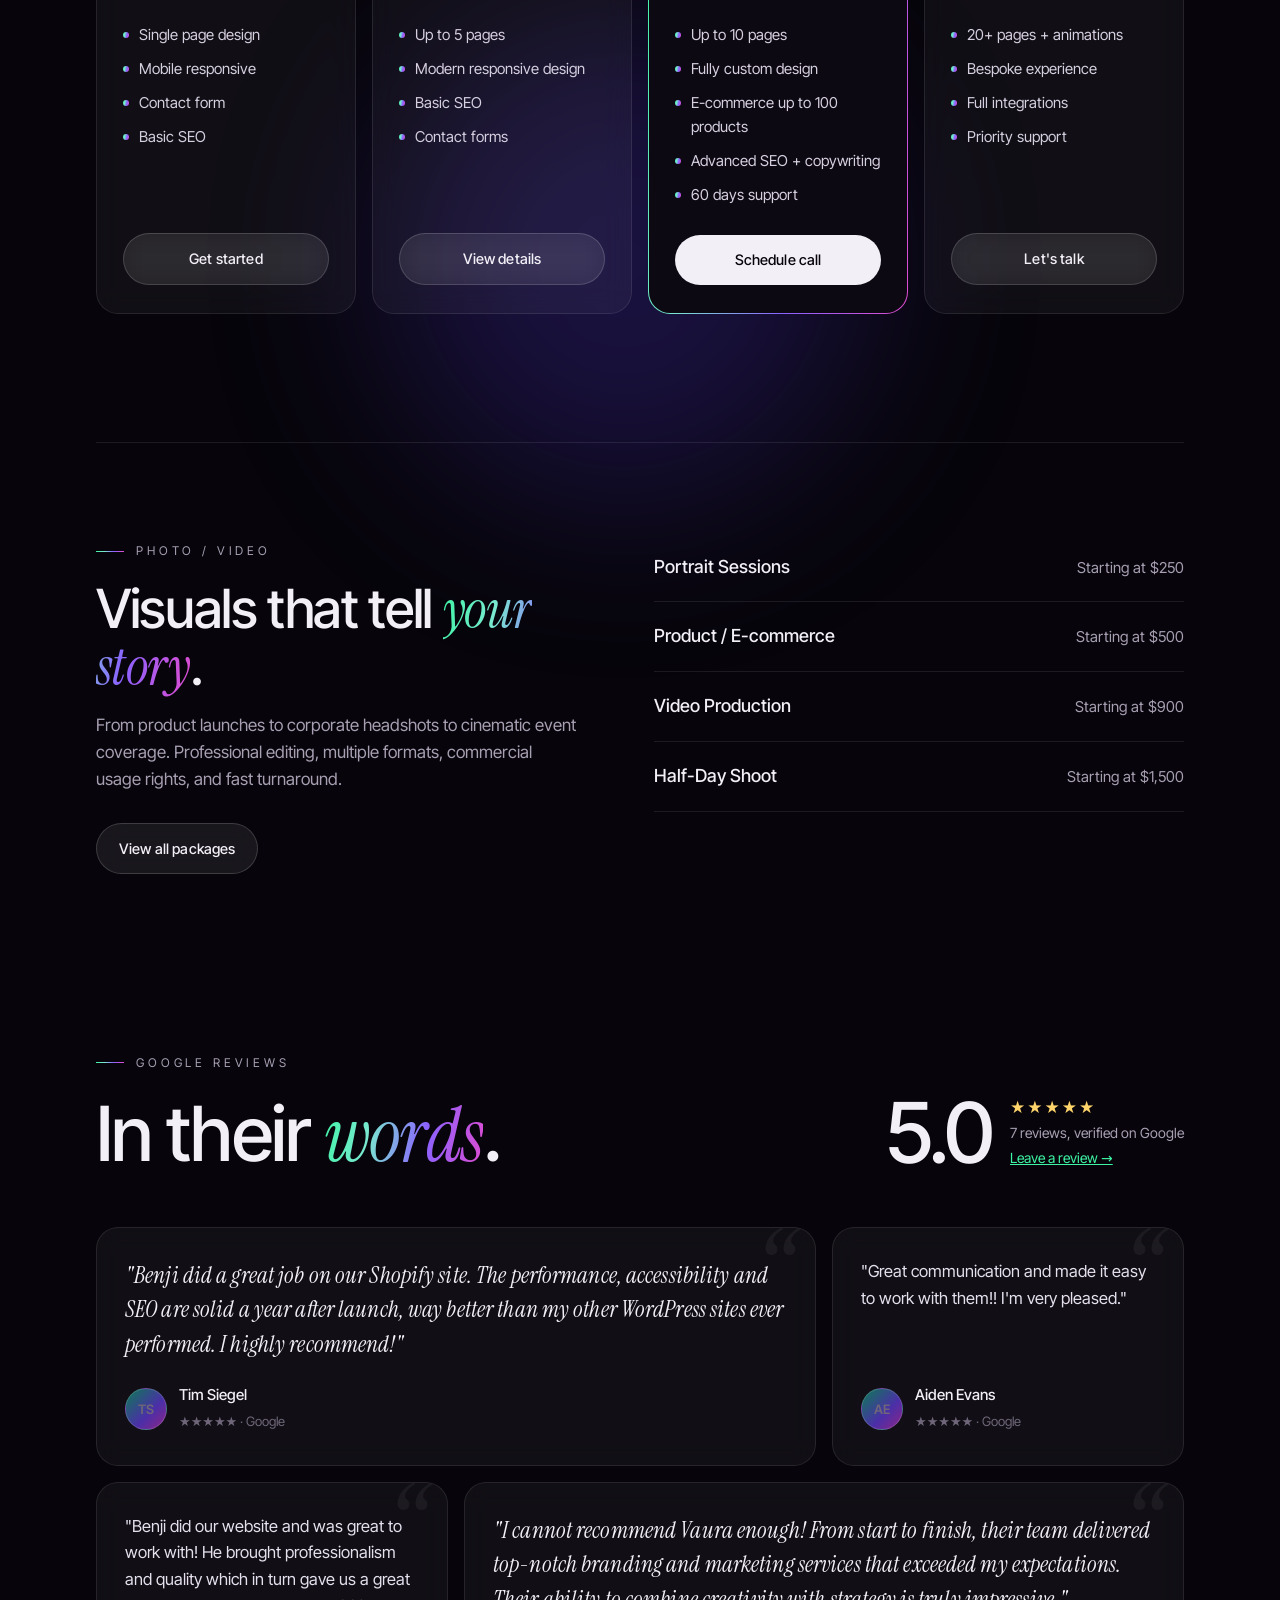
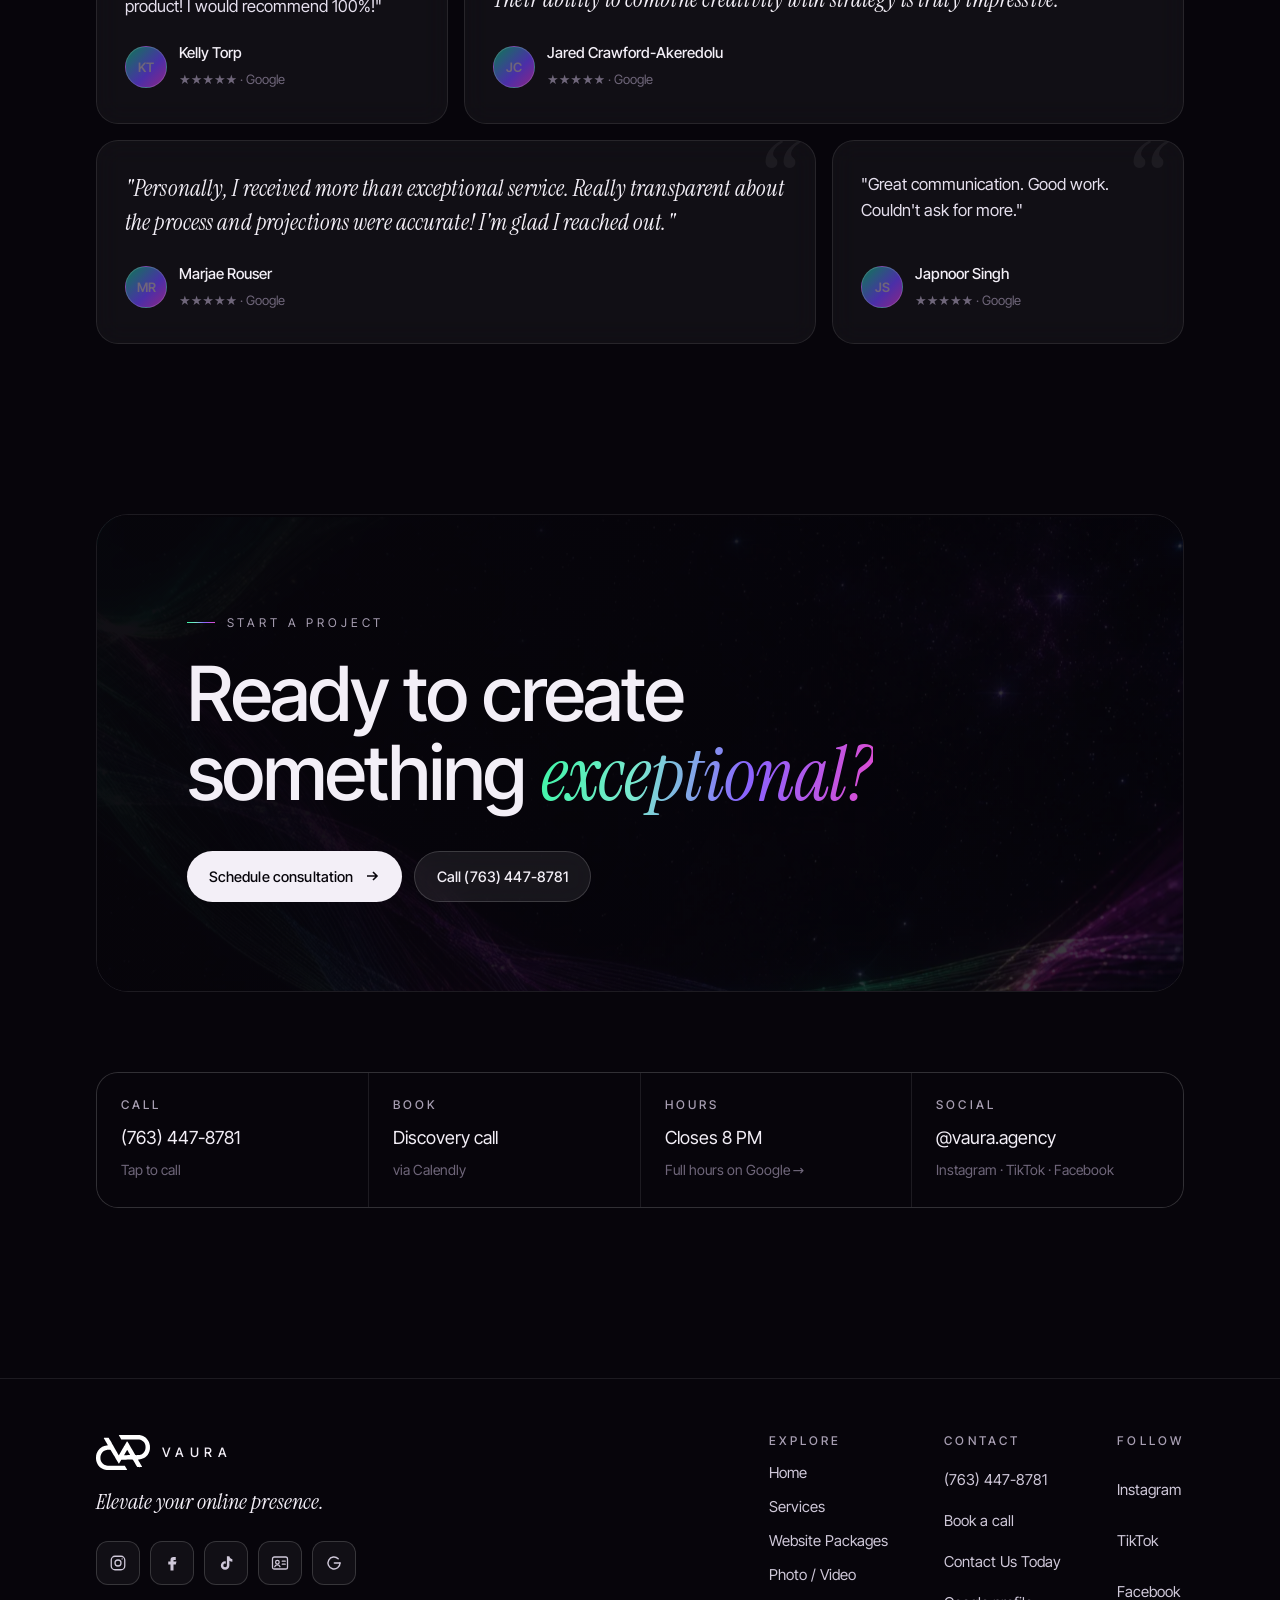
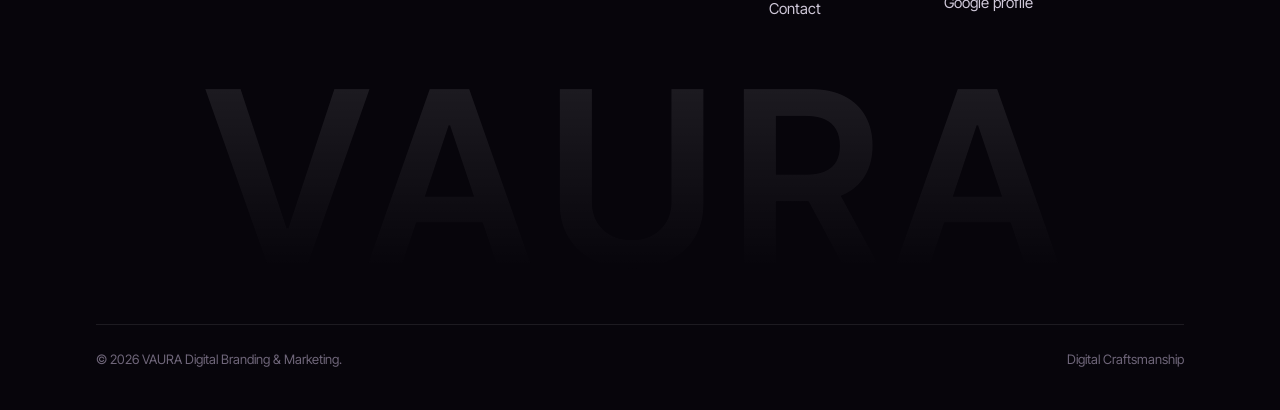
==== commit 62eb96c7: "Add Contact page (email, text, WhatsApp) and link service rows to their sections Co-Authored-By: Cla" ====
--- a/index.html
+++ b/index.html
@@ -69,7 +69,7 @@
     </a>
     <nav aria-label="Primary">
       <ul>
-        <li><a href="index.html" aria-current="page">Home</a></li><li><a href="services.html">Services</a></li><li><a href="packages.html">Website Packages</a></li><li><a href="photovideo.html">Photo / Video</a></li>
+        <li><a href="index.html" aria-current="page">Home</a></li><li><a href="services.html">Services</a></li><li><a href="packages.html">Website Packages</a></li><li><a href="photovideo.html">Photo / Video</a></li><li><a href="contact.html">Contact</a></li>
       </ul>
     </nav>
     <a class="btn btn-glass" href="https://popl.co/card/7kmqlK11/4/preview?showappcta=false" target="_blank" rel="noopener">Book a Call</a>
@@ -79,7 +79,7 @@
     </button>
   </div>
   <div id="mobile-menu">
-    <a href="index.html" aria-current="page">Home</a><a href="services.html">Services</a><a href="packages.html">Website Packages</a><a href="photovideo.html">Photo / Video</a>
+    <a href="index.html" aria-current="page">Home</a><a href="services.html">Services</a><a href="packages.html">Website Packages</a><a href="photovideo.html">Photo / Video</a><a href="contact.html">Contact</a>
     <a class="btn btn-solid" href="https://popl.co/card/7kmqlK11/4/preview?showappcta=false" target="_blank" rel="noopener">Book a Call</a>
   </div>
 </header>
@@ -154,12 +154,12 @@
       <p>One partner across the whole brand, or a single service done properly. Start where you need to.</p>
     </div>
     <ul class="svc-list">
-      <li class="svc rv"><span class="n">01</span><h3>Website Development</h3><p>Bespoke, high-performance websites that convert.</p><span class="ar" aria-hidden="true"><svg viewBox="0 0 16 16" fill="none" stroke="currentColor" stroke-width="1.6"><path d="M3 8h10M9 4l4 4-4 4"/></svg></span></li>
-      <li class="svc rv"><span class="n">02</span><h3>Branding &amp; Rebranding</h3><p>Logos, visual systems, and full brand stories.</p><span class="ar" aria-hidden="true"><svg viewBox="0 0 16 16" fill="none" stroke="currentColor" stroke-width="1.6"><path d="M3 8h10M9 4l4 4-4 4"/></svg></span></li>
-      <li class="svc rv"><span class="n">03</span><h3>Social Media Marketing</h3><p>Strategic paid campaigns across platforms.</p><span class="ar" aria-hidden="true"><svg viewBox="0 0 16 16" fill="none" stroke="currentColor" stroke-width="1.6"><path d="M3 8h10M9 4l4 4-4 4"/></svg></span></li>
-      <li class="svc rv"><span class="n">04</span><h3>Photo &amp; Video</h3><p>Professional shoots, editing, and cinematic content.</p><span class="ar" aria-hidden="true"><svg viewBox="0 0 16 16" fill="none" stroke="currentColor" stroke-width="1.6"><path d="M3 8h10M9 4l4 4-4 4"/></svg></span></li>
-      <li class="svc rv"><span class="n">05</span><h3>Graphic Design</h3><p>Clothing graphics, ad creatives &amp; more.</p><span class="ar" aria-hidden="true"><svg viewBox="0 0 16 16" fill="none" stroke="currentColor" stroke-width="1.6"><path d="M3 8h10M9 4l4 4-4 4"/></svg></span></li>
-      <li class="svc rv"><span class="n">06</span><h3>Consulting &amp; SEO</h3><p>AI, social media, branding and strategy consulting, plus long-term SEO and site management.</p><span class="ar" aria-hidden="true"><svg viewBox="0 0 16 16" fill="none" stroke="currentColor" stroke-width="1.6"><path d="M3 8h10M9 4l4 4-4 4"/></svg></span></li>
+      <li class="svc rv"><span class="n">01</span><h3>Website Development</h3><p>Bespoke, high-performance websites that convert.</p><a class="svc-a" href="services.html#web-development" aria-label="Website Development: learn more"></a><span class="ar" aria-hidden="true"><svg viewBox="0 0 16 16" fill="none" stroke="currentColor" stroke-width="1.6"><path d="M3 8h10M9 4l4 4-4 4"/></svg></span></li>
+      <li class="svc rv"><span class="n">02</span><h3>Branding &amp; Rebranding</h3><p>Logos, visual systems, and full brand stories.</p><a class="svc-a" href="services.html#branding" aria-label="Branding and Rebranding: learn more"></a><span class="ar" aria-hidden="true"><svg viewBox="0 0 16 16" fill="none" stroke="currentColor" stroke-width="1.6"><path d="M3 8h10M9 4l4 4-4 4"/></svg></span></li>
+      <li class="svc rv"><span class="n">03</span><h3>Social Media Marketing</h3><p>Strategic paid campaigns across platforms.</p><a class="svc-a" href="services.html#marketing-strategy" aria-label="Social Media Marketing: learn more"></a><span class="ar" aria-hidden="true"><svg viewBox="0 0 16 16" fill="none" stroke="currentColor" stroke-width="1.6"><path d="M3 8h10M9 4l4 4-4 4"/></svg></span></li>
+      <li class="svc rv"><span class="n">04</span><h3>Photo &amp; Video</h3><p>Professional shoots, editing, and cinematic content.</p><a class="svc-a" href="photovideo.html" aria-label="Photo and Video: learn more"></a><span class="ar" aria-hidden="true"><svg viewBox="0 0 16 16" fill="none" stroke="currentColor" stroke-width="1.6"><path d="M3 8h10M9 4l4 4-4 4"/></svg></span></li>
+      <li class="svc rv"><span class="n">05</span><h3>Graphic Design</h3><p>Clothing graphics, ad creatives &amp; more.</p><a class="svc-a" href="services.html#graphic-design" aria-label="Graphic Design: learn more"></a><span class="ar" aria-hidden="true"><svg viewBox="0 0 16 16" fill="none" stroke="currentColor" stroke-width="1.6"><path d="M3 8h10M9 4l4 4-4 4"/></svg></span></li>
+      <li class="svc rv"><span class="n">06</span><h3>Consulting &amp; SEO</h3><p>AI, social media, branding and strategy consulting, plus long-term SEO and site management.</p><a class="svc-a" href="services.html#seo-optimization" aria-label="Consulting and SEO: learn more"></a><span class="ar" aria-hidden="true"><svg viewBox="0 0 16 16" fill="none" stroke="currentColor" stroke-width="1.6"><path d="M3 8h10M9 4l4 4-4 4"/></svg></span></li>
     </ul>
   </div>
 </section>
@@ -278,7 +278,7 @@
         <div class="socials"><a href="https://www.instagram.com/vaura.agency" target="_blank" rel="noopener" aria-label="Instagram"><svg viewBox="0 0 24 24" fill="none" stroke="currentColor" stroke-width="1.7"><rect x="3" y="3" width="18" height="18" rx="5"/><circle cx="12" cy="12" r="4"/><circle cx="17.5" cy="6.5" r=".9" fill="currentColor" stroke="none"/></svg></a><a href="https://www.facebook.com/vaura.agency" target="_blank" rel="noopener" aria-label="Facebook"><svg viewBox="0 0 24 24" fill="currentColor"><path d="M14 8h3V4h-3c-2.8 0-4 1.7-4 4v2H7v4h3v8h4v-8h3l1-4h-4V8.6c0-.4.2-.6.6-.6z"/></svg></a><a href="https://www.tiktok.com/@vaura.agency" target="_blank" rel="noopener" aria-label="TikTok"><svg viewBox="0 0 24 24" fill="currentColor"><path d="M16.5 3c.4 2.2 1.8 3.6 4 3.9v3.3a7.6 7.6 0 0 1-4-1.2v6.3a5.7 5.7 0 1 1-5.7-5.7l.9.1v3.4a2.4 2.4 0 1 0 1.5 2.2V3z"/></svg></a><a href="https://popl.co/card/7kmqlK11/4/preview?showappcta=false" target="_blank" rel="noopener" aria-label="Digital Business Card"><svg viewBox="0 0 24 24" fill="none" stroke="currentColor" stroke-width="1.7" stroke-linecap="round"><rect x="2" y="4" width="20" height="16" rx="2.5"/><circle cx="8.5" cy="11" r="2.4"/><path d="M5 17c.6-1.7 2-2.5 3.5-2.5S11.4 15.3 12 17"/><path d="M15 9.5h4M15 13.5h4"/></svg></a><a href="https://share.google/mV0X8NOunWxULwUeG" target="_blank" rel="noopener" aria-label="Google Reviews"><svg viewBox="0 0 24 24" fill="none" stroke="currentColor" stroke-width="1.9" stroke-linecap="round"><path d="M20 12a8 8 0 1 1-2.4-5.7"/><path d="M20 12h-7.5"/></svg></a></div>
       </div>
       <nav aria-label="Footer">
-        <div><h3>Explore</h3><a href="index.html">Home</a><a href="services.html">Services</a><a href="packages.html">Website Packages</a><a href="photovideo.html">Photo / Video</a></div>
+        <div><h3>Explore</h3><a href="index.html">Home</a><a href="services.html">Services</a><a href="packages.html">Website Packages</a><a href="photovideo.html">Photo / Video</a><a href="contact.html">Contact</a></div>
         <div><h3>Contact</h3><a href="tel:+17634478781">(763) 447-8781</a><a href="https://calendly.com/vaura/general-discovery" target="_blank" rel="noopener">Book a call</a><a href="https://popl.co/card/7kmqlK11/4/preview?showappcta=false" target="_blank" rel="noopener">Contact Us Today</a><a href="https://g.page/r/CZaO4TNAzK-NEBM" target="_blank" rel="noopener">Google profile</a></div>
         <div><h3>Follow</h3><a href="https://www.instagram.com/vaura.agency" target="_blank" rel="noopener">Instagram</a><a href="https://www.tiktok.com/@vaura.agency" target="_blank" rel="noopener">TikTok</a><a href="https://www.facebook.com/vaura.agency" target="_blank" rel="noopener">Facebook</a></div>
       </nav>
--- a/site.css
+++ b/site.css
@@ -501,3 +501,39 @@
   .photo-float-col{animation:none}
   .hero.sub .eyebrow{opacity:1}
 }
+
+/* service rows: whole row is a link */
+.svc-a{position:absolute;inset:0;z-index:2;border-radius:2px}
+.svc-a:focus-visible{outline:2px solid var(--text);outline-offset:-2px}
+.sec article[id]{scroll-margin-top:110px}
+/* contact page */
+.contact-wrap{display:grid;grid-template-columns:1.25fr .75fr;gap:28px;align-items:start;max-width:1200px;margin:0 auto}
+.cform{padding:clamp(22px,3vw,36px);border-radius:1.5rem;border:1px solid var(--line-2)}
+.cform h2{margin:0 0 6px;font-size:clamp(26px,3vw,38px)}
+.cform .lead{color:var(--muted);margin:0 0 24px}
+.frow{display:grid;grid-template-columns:1fr 1fr;gap:14px}
+.fld{display:flex;flex-direction:column;gap:6px;margin-bottom:14px}
+.fld label,.fld legend{font-size:13px;letter-spacing:.06em;color:var(--muted)}
+.fld input,.fld select,.fld textarea{font:inherit;color:var(--text);background:rgba(255,255,255,.05);border:1px solid var(--line-2);border-radius:12px;padding:13px 14px;width:100%}
+.fld textarea{min-height:130px;resize:vertical}
+.fld select option{color:#111}
+.fld input:focus,.fld select:focus,.fld textarea:focus{outline:2px solid rgba(61,245,164,.6);outline-offset:1px;border-color:transparent}
+.pref{border:0;padding:0;margin:0 0 18px}
+.pref .opts{display:flex;flex-wrap:wrap;gap:10px;margin-top:8px}
+.pref label{display:inline-flex;align-items:center;gap:8px;padding:9px 16px;border-radius:999px;border:1px solid var(--line-2);cursor:pointer;font-size:14px;color:var(--text);letter-spacing:0}
+.pref input{position:absolute;opacity:0;pointer-events:none}
+.pref label:has(input:checked){background:rgba(61,245,164,.14);border-color:rgba(61,245,164,.55)}
+.pref label:has(input:focus-visible){outline:2px solid var(--text)}
+.hp{position:absolute;left:-9999px;height:0;overflow:hidden}
+.cform .btn{width:100%;justify-content:center}
+.fstatus{margin-top:14px;font-size:15px;min-height:22px}
+.fstatus.ok{color:#3df5a4}.fstatus.err{color:#ff8a8a}
+.thanks{display:none;text-align:left}
+.thanks.show{display:block}
+.quick{display:grid;gap:14px}
+.quick .qc{padding:22px;border-radius:1.25rem;border:1px solid var(--line-2);display:grid;gap:6px}
+.quick h3{margin:0;font-size:20px}
+.quick p{margin:0 0 8px;color:var(--muted);font-size:15px}
+.quick .btn{justify-content:center}
+@media (max-width:860px){.contact-wrap{grid-template-columns:1fr}}
+@media (max-width:560px){.frow{grid-template-columns:1fr}}
